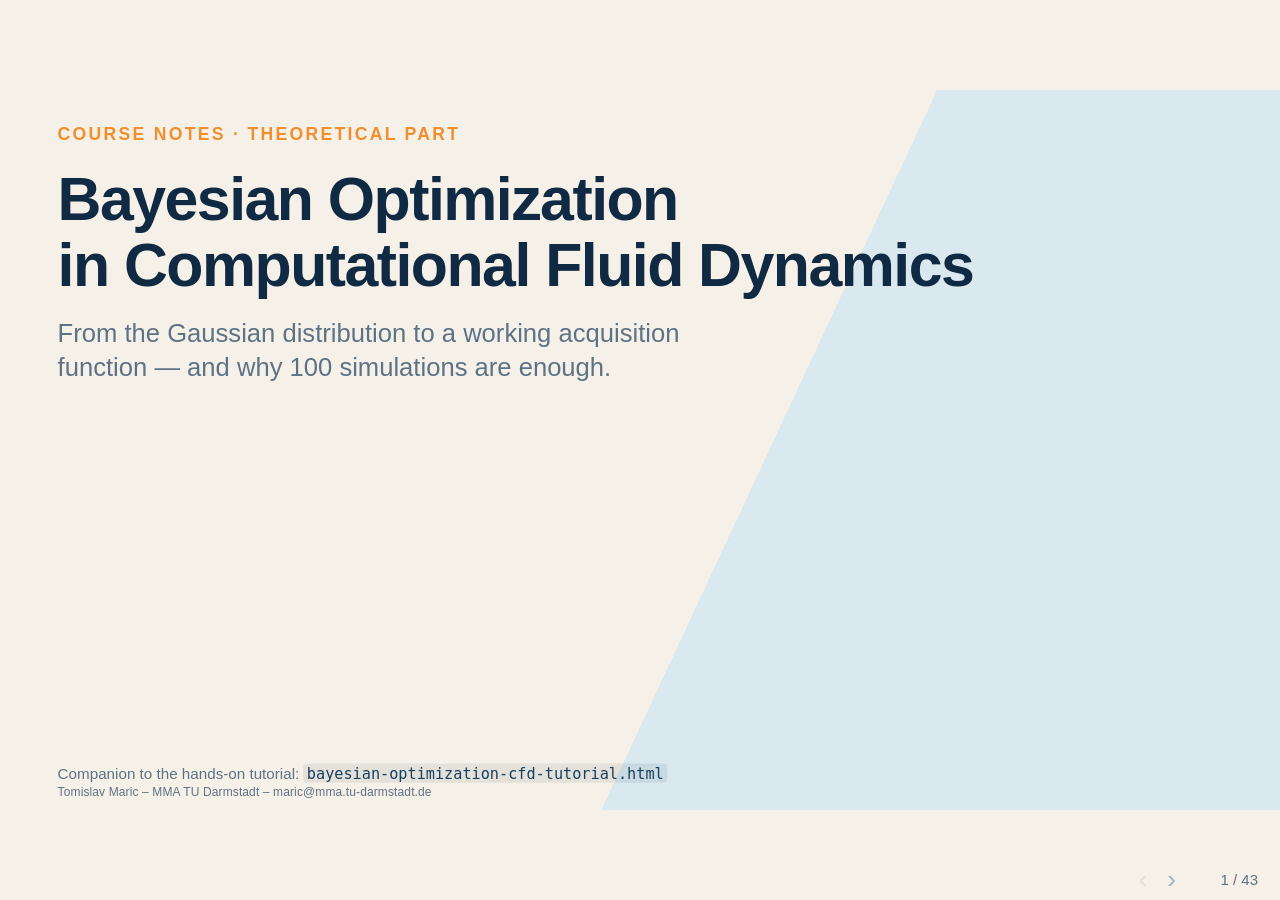
==== PlanarAlternatingDeflectorMixer/docs/bayesian-optimization-cfd-theory.html @ 0899023c "Add theory deck, make both decks standalone, document the workshop WORKSHOP - Top-level README gains" ====
<!doctype html>
<html lang="en">
<head>
  <meta charset="utf-8">
  <meta name="viewport" content="width=device-width, initial-scale=1.0">
  <title>Bayesian Optimization in CFD &mdash; Theory</title>
  <link rel="stylesheet" href="slides.css">
</head>
<body>
  <div class="reveal">
    <div class="slides">

      <section class="title-slide">
        <div class="eyebrow">Course notes &middot; theoretical part</div>
        <h1>Bayesian Optimization<br>in Computational Fluid Dynamics</h1>
        <p class="subtitle">From the Gaussian distribution to a working acquisition function &mdash; and why 100 simulations are enough.</p>
        <div class="footline">Companion to the hands-on tutorial: <code>bayesian-optimization-cfd-tutorial.html</code></div>
      </section>

      <!-- ============ PART 1 ============ -->
      <section class="divider">
        <div class="part">Part one</div>
        <h2>Why Bayesian optimization</h2>
        <p>What it is, what it costs, and how it compares with the alternatives you already know.</p>
      </section>

      <section class="statement">
        <div class="body">
          <p class="bombastic">Efficient <em>global</em> optimization of expensive, <em>derivative-free</em>, multi-modal functions.</p>
          <p style="margin-top:32px">That single sentence is the whole promise. Every property below follows from it &mdash; and every one of them matters in CFD, where one function evaluation is a simulation.</p>
        </div>
      </section>

      <section>
        <h2>What Bayesian optimization buys you</h2>
        <div class="body">
          <ul>
            <li><strong>Sample-efficient</strong> &mdash; finds a global optimum in roughly <strong>100 evaluations</strong>.</li>
            <li><strong>Integrates expert knowledge</strong> rigorously, through the prior and the kernel.</li>
            <li><strong>Computes variance</strong> &mdash; uncertainty quantification comes free with the model.</li>
            <li>Supports <strong>multi-objective, multi-fidelity and constrained</strong> optimization.</li>
            <li>Handles real, integer and categorical (integer-encoded) components of <strong>x</strong>.</li>
            <li>Proven at scale in machine learning &mdash; hyperparameter tuning and AutoML, including AlphaFold and AlphaGo.</li>
          </ul>
          <div class="callout blue">
            <p><strong>Scope:</strong> f : ℝ<sup>d</sup> → ℝ with d ≲ 60. We can parameterise a fluid-dynamics simulation or an experiment in sixty search dimensions.</p>
          </div>
        </div>
      </section>

      <section>
        <h2>Compared with gradient-based optimization</h2>
        <div class="body">
          <div class="two-col">
            <div>
              <h3>What it costs you</h3>
              <ul>
                <li>can get stuck in a <strong>local</strong> optimum;</li>
                <li>requires deriving <em>and</em> implementing an <strong>adjoint problem</strong> &mdash; per objective, per model;</li>
                <li>on complex problems, density- and gradient-based topology optimization often yields disconnected topology, or shapes that cannot be manufactured.</li>
              </ul>
            </div>
            <div>
              <div class="callout">
                <p>The adjoint is not free labour. Every change to the physics &mdash; a new turbulence model, a new boundary condition &mdash; is a new derivation.</p>
              </div>
              <p style="margin-top:20px" class="definition">Where an adjoint <em>is</em> available and the problem is unimodal, it wins on cost. BO is for the case where it is not.</p>
            </div>
          </div>
        </div>
      </section>

      <section>
        <h2>Compared with evolutionary algorithms</h2>
        <div class="body">
          <div class="emph-rows">
            <div class="emph-row"><div class="n">10³</div><div class="t"><strong>Evaluations, empirically.</strong> An order of magnitude more than BO needs &mdash; decisive when each one is a simulation.</div></div>
            <div class="emph-row"><div class="n">—</div><div class="t"><strong>Heuristic, with no measure of uncertainty.</strong> You get a best-so-far, not a model you can interrogate.</div></div>
            <div class="emph-row"><div class="n">d &lt; 200</div><div class="t"><strong>But they scale further in dimension.</strong> Above roughly 60 parameters, this is the honest choice.</div></div>
          </div>
          <div class="callout green">
            <p>The trade is simple: <strong>BO spends thinking to save evaluations.</strong> That is the right trade exactly when evaluations are simulations.</p>
          </div>
        </div>
      </section>

      <section>
        <h2>Two CFD applications</h2>
        <div class="body">
          <div class="two-col">
            <div>
              <h3>Chip cooling</h3>
              <p>A parameterised cooling geometry. Objectives in tension: <strong>heat removed</strong> against <strong>pressure loss</strong>. The result is a Pareto front, sampled and then confirmed, from which an engineer picks against a pump curve.</p>
            </div>
            <div>
              <h3>Passive chaotic micromixing</h3>
              <p>No moving parts: the walls must stretch and fold the interface. Objectives in tension: <strong>mixing quality</strong> against <strong>pressure loss</strong>. This is the device the hands-on tutorial optimises.</p>
            </div>
          </div>
          <div class="verdict">Both are <strong>CAD-in-the-loop</strong>: the design variables are geometry, so every proposal must be built, meshed and solved before it can be scored.</div>
        </div>
      </section>

      <!-- ============ PART 2 ============ -->
      <section class="divider">
        <div class="part">Part two</div>
        <h2>The loop, end to end</h2>
        <p>What has to happen between proposing a parameter vector and getting a number back.</p>
      </section>

      <section>
        <h2>CAD → mesh → solve → score</h2>
        <div class="body">
          <div class="pipeline">
            <div class="stage"><strong>1 · Parametric CAD</strong><span>x becomes a solid model. Scripted, not clicked.</span></div>
            <div class="pipeline-arrow">→</div>
            <div class="stage"><strong>2 · Mesh</strong><span>Automatic, unattended, and it must not fail silently.</span></div>
            <div class="pipeline-arrow">→</div>
            <div class="stage"><strong>3 · Simulate</strong><span>The expensive step. Minutes to core-days.</span></div>
            <div class="pipeline-arrow">→</div>
            <div class="stage"><strong>4 · Score</strong><span>Objectives, plus the gates that decide whether they count.</span></div>
          </div>
          <div class="callout">
            <p>Steps 1, 2 and 4 are where a CAD-in-the-loop study actually fails. Step 3 is only where it spends its money.</p>
          </div>
        </div>
      </section>

      <section>
        <h2>Constraining the parametric CAD</h2>
        <div class="body">
          <p class="claim">The optimiser will propose the corners of your box. Every corner must be a shape that can be built, meshed and solved.</p>
          <div class="two-col">
            <div>
              <h3>Why it matters</h3>
              <p>An unconstrained box contains slivers, self-intersections and features below the mesh resolution. Each one costs a wasted CFD run to discover &mdash; or worse, produces a number that looks fine.</p>
            </div>
            <div>
              <h3>How to do it</h3>
              <p>Express dependent parameters as <strong>ratios into admissible intervals</strong> whose endpoints depend on the other parameters. The optimiser then searches a plain unit box, and feasibility is structural rather than checked after the fact.</p>
            </div>
          </div>
        </div>
      </section>

      <!-- ============ PART 3 ============ -->
      <section class="divider">
        <div class="part">Part three</div>
        <h2>Bayesian optimization at a glance</h2>
        <p>The goal, the two building blocks, and the loop &mdash; before the mathematics.</p>
      </section>

      <section>
        <h2>The goal</h2>
        <div class="body">
          <p class="formula">x* = argmax<sub>x ∈ X</sub> f(x),&nbsp;&nbsp; x ∈ I<sup>d</sup>,&nbsp; d ≲ 20&ndash;60</p>
          <p>f is an <strong>expensive black box</strong>: no formula, no gradient, and each evaluation is a simulation.</p>
          <div class="callout blue">
            <p>Bayesian optimization models f with a cheap <strong>probabilistic surrogate</strong> &mdash; a Gaussian process &mdash; and optimises <em>that</em> instead, using it to decide where the next expensive evaluation should go.</p>
          </div>
        </div>
      </section>

      <section>
        <h2>Two building blocks, one loop</h2>
        <div class="body">
          <div class="two-col">
            <div>
              <h3>The Gaussian process</h3>
              <p>A probabilistic surrogate for the expensive function. It supplies closed-form, inexpensive <strong>mean μ(x)</strong> and <strong>variance σ²(x)</strong>.</p>
              <p class="definition">Globally optimising f is replaced by globally optimising the GP.</p>
            </div>
            <div>
              <h3>The acquisition function</h3>
              <p>Optimising μ alone would only <strong>exploit</strong>. Including σ² lets us <strong>explore</strong> where the GP is uncertain.</p>
              <p class="definition">The acquisition function combines the two into one number to maximise.</p>
            </div>
          </div>
        </div>
      </section>

      <section>
        <h2>The Bayesian optimization loop</h2>
        <div class="body">
          <p class="formula">while |f(x*<sub>k</sub>) − f(x*<sub>k−1</sub>)| &gt; ε</p>
          <div class="emph-rows">
            <div class="emph-row"><div class="n">1</div><div class="t">Introduce more samples.</div></div>
            <div class="emph-row"><div class="n">2</div><div class="t">Fit a Gaussian-process surrogate to the samples.</div></div>
            <div class="emph-row"><div class="n">3</div><div class="t">Construct the acquisition function from the GP's mean and variance, balancing exploitation and exploration.</div></div>
            <div class="emph-row"><div class="n">4</div><div class="t">Globally optimise the cheap acquisition to find where to sample next &mdash; possibly several points at once.</div></div>
            <div class="emph-row"><div class="n">5</div><div class="t">Go to 1.</div></div>
          </div>
        </div>
      </section>

      <!-- ============ PART 4 ============ -->
      <section class="divider">
        <div class="part">Part four</div>
        <h2>Building blocks</h2>
        <p>Gaussian distribution → multivariate Gaussian → Gaussian process. Each step adds exactly one idea.</p>
      </section>

      <section>
        <h2>The Gaussian distribution</h2>
        <div class="body">
          <div class="two-col">
            <div>
              <p class="formula">p(x) = (2πσ²)<sup>−1/2</sup> exp( −(x−μ)² / 2σ² )</p>
              <p><strong>μ</strong> &mdash; the mean, ∫ x p(x) dx</p>
              <p><strong>σ</strong> &mdash; the standard deviation, the spread</p>
              <p><strong>σ²</strong> &mdash; the variance</p>
            </div>
            <div>
              <svg data-fig="gauss1d" style="background:var(--white);border:1px solid #d7e0e7;width:100%;height:330px"></svg>
            </div>
          </div>
        </div>
      </section>

      <section>
        <h2>From one variable to a random vector</h2>
        <div class="body">
          <p>Take n Gaussian variables, y<sub>i</sub> ~ N(μ<sub>i</sub>, σ<sub>i</sub>), and collect them:</p>
          <p class="formula">y = ( y<sub>1</sub> = f<sub>1</sub>(x<sub>1</sub>), … , y<sub>n</sub> = f<sub>n</sub>(x<sub>n</sub>) )<sup>T</sup></p>
          <p class="claim">Assume for now they are <strong>independent</strong>. Then the joint density is just the product of the individual ones.</p>
          <p class="formula">p(y) = (2πσ²)<sup>−1</sup> exp( −[ (y<sub>1</sub>−μ)² + (y<sub>2</sub>−μ)² ] / 2σ² )</p>
          <p class="definition">Written here for n = 2 with σ<sub>1</sub> = σ<sub>2</sub> = σ and μ<sub>1</sub> = μ<sub>2</sub> = μ, to keep the algebra visible.</p>
        </div>
      </section>

      <section>
        <h2>What do the iso-probability contours look like?</h2>
        <div class="body">
          <div class="two-col">
            <div>
              <p>Set p(y) = λ and take the logarithm:</p>
              <p class="formula">(y<sub>1</sub>−μ)² + (y<sub>2</sub>−μ)² = 2σ² log( 1 / 2πσλ )</p>
              <p class="claim">The right-hand side is a constant. So this is the equation of a <strong>circle</strong>.</p>
              <p class="definition">Independence ⇒ a diagonal covariance matrix ⇒ circular contours. No direction in the plane is special.</p>
            </div>
            <div>
              <svg data-fig="iso-independent" style="background:var(--white);border:1px solid #d7e0e7;width:100%;height:400px"></svg>
            </div>
          </div>
        </div>
      </section>

      <section>
        <h2>The independent multivariate Gaussian, in vector form</h2>
        <div class="body">
          <p>Collecting the normalisation constants and combining the exponents gives</p>
          <p class="formula">p(y) = (2π)<sup>−n/2</sup> |Σ|<sup>−1/2</sup> exp( −½ (y − μ)<sup>T</sup> Σ<sup>−1</sup> (y − μ) )</p>
          <div class="callout">
            <p>The quadratic form −½ (y − μ)<sup>T</sup> Σ<sup>−1</sup> (y − μ) is the squared <strong>Mahalanobis distance</strong> between the random vector and the mean &mdash; distance measured in units of the distribution's own spread.</p>
          </div>
          <p class="caution" style="margin-top:18px">So far Σ is diagonal. Everything interesting happens when it is not.</p>
        </div>
      </section>

      <section>
        <h2>Adding dependence: the simplest possible coupling</h2>
        <div class="body">
          <p>Dependence means off-diagonal entries in Σ. The simplest way to create them is a <strong>linear transformation</strong> &mdash; an affine map:</p>
          <p class="formula">y<sub>d</sub> = A y<sub>i</sub> + b&nbsp;&nbsp;&nbsp;⇔&nbsp;&nbsp;&nbsp; y<sub>i</sub> = A<sup>−1</sup>(y<sub>d</sub> − b)</p>
          <p>We invert it because we want to use the product rule, which only holds for the <em>independent</em> vector.</p>
          <div class="callout blue">
            <p>Changing variables in a density costs a Jacobian factor:</p>
            <p class="formula" style="margin-bottom:0">p(y<sub>d</sub>) = p<sub>y<sub>i</sub></sub>( A<sup>−1</sup>(y<sub>d</sub> − b) ) &middot; |det A<sup>−1</sup>|</p>
          </div>
        </div>
      </section>

      <section>
        <h2>The dependent multivariate Gaussian</h2>
        <div class="body">
          <div class="two-col">
            <div>
              <p>Substituting and tidying, with</p>
              <p class="formula">m := Aμ + b,&nbsp;&nbsp; Σ<sub>d</sub> = A Σ<sub>i</sub> A<sup>T</sup></p>
              <p class="formula">p(y<sub>d</sub>) = (2π)<sup>−n/2</sup>|Σ<sub>d</sub>|<sup>−1/2</sup> exp( −½ (y<sub>d</sub>−m)<sup>T</sup> Σ<sub>d</sub><sup>−1</sup> (y<sub>d</sub>−m) )</p>
              <p class="claim">Same shape as before &mdash; only Σ has changed.</p>
            </div>
            <div>
              <svg data-fig="iso-dependent" style="background:var(--white);border:1px solid #d7e0e7;width:100%;height:400px"></svg>
            </div>
          </div>
        </div>
      </section>

      <section>
        <h2>Three properties of Σ that we will need</h2>
        <div class="body">
          <div class="emph-rows">
            <div class="emph-row"><div class="n">1</div><div class="t"><strong>Symmetric.</strong> Σ<sub>d</sub><sup>T</sup> = (A Σ<sub>i</sub> A<sup>T</sup>)<sup>T</sup> = A Σ<sub>i</sub> A<sup>T</sup> = Σ<sub>d</sub>.</div></div>
            <div class="emph-row"><div class="n">2</div><div class="t"><strong>Positive definite.</strong> Σ<sub>i</sub> is diagonal and positive definite; if A is invertible, so is Σ<sub>d</sub>.</div></div>
            <div class="emph-row"><div class="n">3</div><div class="t"><strong>Invertible.</strong> Non-negotiable &mdash; every expression we are heading for contains Σ<sub>d</sub><sup>−1</sup>.</div></div>
          </div>
          <div class="callout green">
            <p>These become the load-bearing conditions the moment we replace the <em>numbers</em> in Σ with the values of a <strong>kernel function</strong>. That is the next step, and it is the whole idea of a Gaussian process.</p>
          </div>
        </div>
      </section>

      <section>
        <h2>The Gaussian process</h2>
        <div class="body">
          <p>Let X be the N parameter vectors we have sampled. Replace the entries of Σ by a covariance function k:</p>
          <p class="formula">f(x) ~ N( μ(x), K(X) ),&nbsp;&nbsp; K(X)<sub>ij</sub> = k(x<sub>i</sub>, x<sub>j</sub>)</p>
          <div class="callout">
            <p><strong>A Gaussian process is a finite set of random variables drawn from a dependent multivariate Gaussian</strong> &mdash; one whose covariance matrix is generated by a kernel rather than tabulated.</p>
          </div>
          <p class="claim" style="margin-top:18px">Because k must produce a symmetric, positive-definite K, you cannot choose <em>any</em> function k.</p>
        </div>
      </section>

      <section>
        <h2>A prior over functions, not over numbers</h2>
        <div class="body">
          <svg data-fig="gp-prior" data-ell="0.13" style="background:var(--white);border:1px solid #d7e0e7;width:100%;height:340px"></svg>
          <p style="margin-top:14px">Every coloured line is one function drawn from the prior. Before any data, the GP says: <strong>the truth is some function like these</strong> &mdash; mean zero, and smooth on the length scale ℓ set by the kernel.</p>
        </div>
        <aside class="notes">Drawn by Cholesky-factorising the kernel matrix over the grid and multiplying by standard normals — the same construction as the maths on the previous slides, run for real.</aside>
      </section>

      <section>
        <h2>What you actually choose</h2>
        <div class="body">
          <ul>
            <li>A GP is a surrogate model that <strong>assumes the system is random</strong>.</li>
            <li>Not merely random &mdash; specifically <strong>Gaussian</strong>. That may not be the best assumption for a given problem; in CFD, practice shows it works.</li>
            <li>As the engineer, you choose the <strong>covariance kernel and its parameters</strong>.</li>
          </ul>
          <div class="verdict">Choosing the kernel <strong>is</strong> the modelling step. It encodes what you believe about smoothness, length scales, and which parameters matter.</div>
        </div>
      </section>

      <section>
        <h2>Fitting the GP to data: maximum likelihood</h2>
        <div class="body">
          <p>The GP is a parametric density GP(y, θ), where θ collects the kernel parameters and the noise σ. Fitting means</p>
          <p class="formula">θ* = argmax<sub>θ</sub> GP(y, θ)</p>
          <p>Because the GP is a multivariate Gaussian, efficient closed-form expressions for ∂<sub>θᵢ</sub>GP exist. Since it involves exponentials, we maximise the <strong>log</strong> marginal likelihood:</p>
          <p class="formula">log p(y | θ) = −½ y<sup>T</sup> (K<sub>θ</sub> + σ²I)<sup>−1</sup> y − ½ log|K<sub>θ</sub> + σ²I| − (n/2) log 2π</p>
          <div class="callout blue">
            <p>The three terms trade off against each other: <strong>data fit</strong>, a <strong>complexity penalty</strong>, and a constant. The middle term is why maximum likelihood does not simply drive the length scales to zero.</p>
          </div>
        </div>
      </section>

      <!-- ============ PART 5 ============ -->
      <section class="divider">
        <div class="part">Part five</div>
        <h2>Bayes, and conditioning the GP</h2>
        <p>How observing data turns the prior over functions into a posterior.</p>
      </section>

      <section class="statement">
        <div class="body">
          <p class="question">John is quiet, nerdy, and loves solving logic puzzles.</p>
          <p class="question" style="margin-top:26px">Is John more likely to be a <em>mathematician</em> or a <em>librarian</em>?</p>
        </div>
      </section>

      <section>
        <h2>The description is not the whole story</h2>
        <div class="body">
          <p class="claim">Statistically there are far more librarians than mathematicians.</p>
          <p>Even if a mathematician matches that description better, the sheer <strong>base rate</strong> of librarians can outweigh it. Which way the answer falls depends entirely on the ratio of the two populations &mdash; a number the description never mentions.</p>
          <div class="callout">
            <p>This is the mistake Bayes' theorem exists to prevent: <strong>judging by fit to the evidence while ignoring how much space the hypothesis occupied to begin with.</strong></p>
          </div>
        </div>
      </section>

      <section>
        <h2>Bayes' theorem</h2>
        <div class="body">
          <p>Given an observation, what is the probability that the hypothesis is true?</p>
          <p class="formula">P(H | D) = P(D | H) P(H) / [ P(D | H) P(H) + P(D | ¬H) P(¬H) ]</p>
          <div class="three-col">
            <div><h3>P(H)</h3><p>the <strong>prior</strong> &mdash; how plausible H was before we looked</p></div>
            <div><h3>P(D | H)</h3><p>the <strong>likelihood</strong> &mdash; how well H explains what we saw</p></div>
            <div><h3>P(H | D)</h3><p>the <strong>posterior</strong> &mdash; what to believe now</p></div>
          </div>
          <p class="caution" style="margin-top:18px">The denominator is just the total probability of seeing D at all, by either route. The posterior is a ratio of areas.</p>
        </div>
      </section>

      <section>
        <h2>Conditioning a GP is Bayes in a continuous setting</h2>
        <div class="body">
          <p class="formula">GP(y′ | y) = GP(y′) GP(y | y′) / GP(y)</p>
          <h3 style="margin-top:20px">The recipe</h3>
          <ol class="steps">
            <li><p>Write the joint distribution GP(y, y′) as likelihood × prior.</p></li>
            <li><p>Marginalise the joint over y′.</p></li>
            <li><p>Divide, cancel terms, apply the <strong>block-matrix inverse</strong>, and recognise the result as another Gaussian.</p></li>
          </ol>
          <p class="claim" style="margin-top:14px">The posterior of a Gaussian conditioned on Gaussian data is again Gaussian. That closure is the reason any of this is cheap.</p>
        </div>
      </section>

      <section>
        <h2>The two formulas everything rests on</h2>
        <div class="body">
          <p class="formula">μ′(x′) = μ(x′) + k(x′,X)<sup>T</sup> (K(X) + σ²I)<sup>−1</sup> ( y − μ(X) )</p>
          <p class="formula">(σ′)²(x′) = k(x′,x′) − k(x′,X)<sup>T</sup> (K(X) + σ²I)<sup>−1</sup> k(x′,X)</p>
          <div class="two-col" style="margin-top:12px">
            <div>
              <p><strong>μ′</strong> &mdash; the updated mean: it interpolates the data.</p>
              <p><strong>(σ′)²</strong> &mdash; the updated variance: it collapses at the data and grows away from it.</p>
            </div>
            <div>
              <div class="verdict" style="margin-top:0">VERY CHEAP FUNCTIONS TO GLOBALLY OPTIMISE</div>
            </div>
          </div>
          <p class="caution" style="margin-top:16px">K is N × N where N is the number of simulations you have run. For a CFD campaign, N ≤ 100 &mdash; a solve measured in microseconds.</p>
        </div>
      </section>

      <section>
        <h2>Posterior: the mean interpolates, the variance collapses</h2>
        <div class="body">
          <svg id="gp-chart"></svg>
          <svg id="ucb-chart"></svg>
        </div>
        <aside class="notes">Computed live from an exact posterior over five observations — the mean passes through every point and the band pinches to zero there, exactly as the two formulas require.</aside>
      </section>

      <!-- ============ PART 6 ============ -->
      <section class="divider">
        <div class="part">Part six</div>
        <h2>The acquisition function</h2>
        <p>Turning a mean and a variance into a decision about where to spend the next simulation.</p>
      </section>

      <section>
        <h2>Upper confidence bound</h2>
        <div class="body">
          <p class="formula">α<sub>UCB</sub>(x) = μ′(x) + κ σ′(x),&nbsp;&nbsp; κ ∈ ℝ⁺</p>
          <div class="three-col">
            <div><h3>μ′ &mdash; exploit</h3><p>Go where the posterior already predicts a good value.</p></div>
            <div><h3>σ′ &mdash; explore</h3><p>Go where the posterior is uncertain.</p></div>
            <div><h3>κ &mdash; the dial</h3><p>How much exploration you are willing to pay for.</p></div>
          </div>
          <div class="callout">
            <p>UCB is the simplest useful acquisition. Expected improvement, knowledge gradient and the hypervolume-based multi-objective forms all make the same trade with more machinery.</p>
          </div>
        </div>
      </section>

      <section>
        <h2>Turning the dial on a known test function</h2>
        <div class="body">
          <div class="kappa-row">
            <div class="kp"><div class="cap">κ = 0<span>pure exploitation</span></div><svg data-kappa="0"></svg></div>
            <div class="kp"><div class="cap">κ = 1<span>a little optimism</span></div><svg data-kappa="1"></svg></div>
            <div class="kp"><div class="cap">κ = 3<span>balanced</span></div><svg data-kappa="3"></svg></div>
          </div>
        </div>
        <aside class="notes">Forrester function, five samples, one shared posterior. Grey dashed is the hidden truth; the green tick is the true optimum at x = 0.758.</aside>
      </section>

      <section>
        <h2>An optimization inside the optimization</h2>
        <div class="body">
          <p class="claim">Maximising α(x) is itself a global optimization problem. Why is that affordable?</p>
          <div class="two-col">
            <div>
              <h3>Because the objective changed</h3>
              <p>α is built from μ′ and σ′ &mdash; two matrix products. Evaluating it a million times costs less than one time step of the simulation it is standing in for.</p>
            </div>
            <div>
              <h3>So it may be greedy</h3>
              <p>Multi-start, many restarts, dense raw sampling. Exactly the brute force you could never afford on f itself.</p>
            </div>
          </div>
          <div class="callout blue">
            <p>Then: sample f at the maximiser, add the point, refit, and go round again. <strong>The expensive function is called once per iteration.</strong></p>
          </div>
        </div>
      </section>

      <section>
        <h2>Several objectives at once</h2>
        <div class="body">
          <svg data-objspace="hypervolume" style="background:var(--white);border:1px solid #d7e0e7;width:100%;height:430px"></svg>
          <p style="margin-top:12px">With two objectives there is no single best design, only a <strong>Pareto front</strong>. To rank one front against another you need a scalar: the <strong>hypervolume</strong> it dominates with respect to a declared reference point. The acquisition then asks which candidate adds the most area.</p>
        </div>
      </section>

      <!-- ============ PART 7 ============ -->
      <section class="divider">
        <div class="part">Part seven</div>
        <h2>Where this is going</h2>
        <p>Learned surrogates, and running the loop concurrently with the simulation.</p>
      </section>

      <section>
        <h2>Physics-informed neural networks as surrogates</h2>
        <div class="body">
          <div class="two-col">
            <div>
              <h3>The idea</h3>
              <p>A PINN is trained not only against data but against the <strong>governing equations themselves</strong>: the PDE residual, the boundary conditions and the initial conditions all enter the loss.</p>
              <p class="formula">L = L<sub>data</sub> + L<sub>PDE</sub> + L<sub>BC</sub> + L<sub>IC</sub></p>
            </div>
            <div>
              <h3>Why it is interesting for BO</h3>
              <p>A trained PINN can evaluate a design far more cheaply than a solver, so it can stand in for f &mdash; or provide a cheap fidelity level in a multi-fidelity scheme.</p>
              <p class="caution">The catch: a PINN is only trustworthy where it was trained, and BO deliberately proposes points where nothing has been sampled.</p>
            </div>
          </div>
        </div>
      </section>

      <section>
        <h2>Online training and concurrent workflows</h2>
        <div class="body">
          <p>If the surrogate learns <em>while</em> the simulations run, the loop stops being strictly sequential:</p>
          <ul>
            <li>simulations stream data to the learner as they compute, rather than at the end;</li>
            <li>the surrogate is retrained online and improves during the campaign;</li>
            <li>proposal, simulation and training overlap instead of queueing.</li>
          </ul>
          <div class="callout">
            <p>Frameworks such as <strong>SmartSim</strong> and <strong>SmartRedis</strong> exist to wire this together: an in-memory database between the running solver and the learner, so neither has to wait on the filesystem.</p>
          </div>
        </div>
      </section>

      <!-- ============ PART 8 ============ -->
      <section class="divider">
        <div class="part">Part eight</div>
        <h2>Conclusions</h2>
      </section>

      <section>
        <h2>What to take away</h2>
        <div class="body">
          <div class="outcomes">
            <div><strong>BO is for expensive, derivative-free, multi-modal problems</strong> &mdash; which is what a CAD-in-the-loop CFD study is.</div>
            <div><strong>The GP is a prior over functions</strong>, made concrete by a kernel; conditioning it on data is Bayes' theorem in a continuous setting.</div>
            <div><strong>The posterior mean and variance are closed-form and cheap</strong>, which is what makes an inner global optimization affordable.</div>
            <div><strong>The acquisition function is where exploration is bought</strong>, and κ is the price you set.</div>
            <div><strong>Constraining the CAD is not housekeeping</strong> &mdash; it is what stops the optimiser spending simulations on shapes that cannot exist.</div>
          </div>
          <div class="verdict">Next: the hands-on tutorial builds all of this for a real micromixer &mdash; <code>bayesian-optimization-cfd-tutorial.html</code></div>
        </div>
      </section>

    </div>
  </div>
  <script src="slides.js"></script>
</body>
</html>
---- PlanarAlternatingDeflectorMixer/docs/slides.css ----
/* ===================================================================
   Minimal slide engine.  Replaces reveal.js entirely: no CDN, no
   plugins, no build step.  The deck is a 1600x900 stage scaled to fit
   whatever window it is opened in, so a single HTML file works from a
   web server AND from a bare file:// double-click, online or offline.
   =================================================================== */
html, body { height: 100%; margin: 0; overflow: hidden; }

.reveal { height: 100vh; overflow: hidden; position: relative; width: 100vw; }

.reveal .slides {
  height: 900px;
  left: 50%;
  position: absolute;
  top: 50%;
  transform: translate(-50%, -50%) scale(var(--deck-scale, 1));
  transform-origin: center center;
  width: 1600px;
}

.reveal .slides > section {
  display: none;
  inset: 0;
  overflow: hidden;
  position: absolute;
}
.reveal .slides > section.present { display: block; }

/* Speaker notes are authored inline; hidden by default, toggled with N. */
.reveal .slides aside.notes { display: none; }
.reveal.show-notes .slides section.present aside.notes {
  background: #102a43;
  bottom: 0;
  color: #e8eef4;
  display: block;
  font-size: 19px;
  left: 0;
  line-height: 1.35;
  padding: 14px 72px 16px;
  position: absolute;
  right: 0;
  z-index: 60;
}

.deck-counter {
  bottom: 12px;
  color: var(--muted);
  font-size: 15px;
  position: absolute;
  right: 22px;
  z-index: 50;
}
.deck-nav {
  bottom: 6px;
  display: flex;
  gap: 4px;
  position: absolute;
  right: 96px;
  z-index: 50;
}
.deck-nav button {
  background: none;
  border: none;
  color: var(--line);
  cursor: pointer;
  font-size: 26px;
  line-height: 1;
  padding: 2px 8px;
}
.deck-nav button:hover { color: var(--ink); }
.deck-nav button:disabled { opacity: 0.25; cursor: default; }
.deck-help {
  bottom: 12px;
  color: var(--line);
  font-size: 13px;
  left: 50%;
  position: absolute;
  transform: translateX(-50%);
  z-index: 50;
}

:root {
  --ink: #102a43;
  --muted: #5d7285;
  --paper: #f6f1e8;
  --white: #fffdf8;
  --blue: #2f78a8;
  --blue-soft: #cfe5f2;
  --orange: #f28e2b;
  --orange-soft: #f8d7b0;
  --green: #3a8f57;
  --red: #c84b4b;
  --line: #9bb2c4;
}

* { box-sizing: border-box; }

body { background: var(--paper); }

.reveal {
  color: var(--ink);
  font-family: Inter, Aptos, "Segoe UI", Arial, sans-serif;
  font-size: 30px;
}

.reveal .slides { text-align: left; }

.reveal .slides section {
  height: 100%;
  padding: 42px 72px 48px;
}

/* Title pinned to the top, content centred in whatever height is left, so a
   slide with three lines of text does not sit in the upper quarter of a 900px
   canvas with dead space beneath it. */
.reveal .slides section.present {
  display: flex !important;
  flex-direction: column;
}
.reveal .slides section.present > h1,
.reveal .slides section.present > h2 { flex: 0 0 auto; }
.reveal .slides section > .body {
  display: flex;
  flex: 1 1 auto;
  flex-direction: column;
  justify-content: center;
  min-height: 0;
}
.reveal .slides section > .body > *:last-child { margin-bottom: 0; }
/* A body that should sit against the title rather than float in the middle. */
.reveal .slides section > .body.top { justify-content: flex-start; }

.reveal h1,
.reveal h2,
.reveal h3 {
  color: var(--ink);
  font-family: inherit;
  letter-spacing: -0.025em;
  text-transform: none;
}

.reveal h1 {
  font-size: 76px;
  line-height: 1.08;
  margin: 0 0 24px;
}

.reveal h2 {
  border-bottom: 3px solid var(--ink);
  font-size: 49px;
  line-height: 1.08;
  margin: 0 0 30px;
  padding-bottom: 14px;
}

.reveal section.long-title h2 { font-size: 46px; }

.reveal h3 {
  font-size: 31px;
  line-height: 1.15;
  margin: 0 0 12px;
}

.reveal p,
.reveal li,
.reveal td,
.reveal th {
  font-size: 27px;
  line-height: 1.34;
}

.reveal p { margin: 0 0 20px; }

.reveal ul,
.reveal ol { margin: 8px 0 0 1.05em; }

.reveal li { margin: 10px 0; }

.reveal strong { color: #0b2033; }

.reveal code {
  background: rgba(16, 42, 67, 0.08);
  border-radius: 5px;
  color: #173f5f;
  font-family: "Cascadia Code", "SFMono-Regular", Consolas, monospace;
  padding: 0.04em 0.22em;
}

.reveal pre {
  background: #102a43;
  border-radius: 8px;
  box-shadow: none;
  color: #f6f1e8;
  font-size: 21px;
  line-height: 1.38;
  margin: 18px 0 0;
  padding: 22px 26px;
  width: 100%;
}

.reveal pre code {
  background: transparent;
  color: inherit;
  padding: 0;
}

.title-slide {
  background:
    linear-gradient(115deg, rgba(246, 241, 232, 0.98) 0 58%, rgba(207, 229, 242, 0.72) 58% 100%);
}

.title-slide .eyebrow,
.eyebrow {
  color: var(--orange);
  font-size: 22px;
  font-weight: 750;
  letter-spacing: 0.13em;
  margin-bottom: 28px;
  text-transform: uppercase;
}

.title-slide .subtitle {
  color: var(--muted);
  font-size: 32px;
  line-height: 1.3;
  max-width: 840px;
}

.title-slide .geometry-strip {
  bottom: 88px;
  left: 72px;
  position: absolute;
  width: 1456px;
}

.title-slide .footline {
  bottom: 34px;
  color: var(--muted);
  font-size: 19px;
  left: 72px;
  position: absolute;
}

.two-col {
  align-items: start;
  display: grid;
  gap: 52px;
  grid-template-columns: 1fr 1fr;
}

.two-col.wide-left { grid-template-columns: 1.24fr 0.76fr; }
.two-col.wide-right { grid-template-columns: 0.78fr 1.22fr; }

.claim {
  border-left: 8px solid var(--orange);
  font-size: 38px !important;
  font-weight: 680;
  line-height: 1.2 !important;
  margin: 12px 0 24px !important;
  padding-left: 22px;
}

.caution {
  border-left: 7px solid var(--red);
  color: #6b2c2c;
  font-size: 24px !important;
  margin-top: 20px !important;
  padding-left: 18px;
}

.evidence {
  color: var(--muted);
  font-size: 22px !important;
}

.hero-field,
.field-compare img {
  background: white;
  border: 1px solid #c6d2dc;
  display: block;
  width: 100%;
}

.hero-field { margin-top: 16px; }

.image-caption {
  color: var(--muted);
  font-size: 20px !important;
  margin-top: 10px !important;
}

.geometry-svg {
  background: var(--white);
  border: 1px solid #d7e0e7;
  display: block;
  margin: 6px auto 0;
  width: 100%;
}

.definition {
  border-top: 3px solid var(--line);
  margin-top: 20px;
  padding-top: 18px;
}

.formula {
  color: var(--ink);
  font-family: "Cambria Math", Georgia, serif;
  font-size: 34px !important;
  line-height: 1.32 !important;
  margin: 14px 0 !important;
}

.compact-table {
  border-collapse: collapse;
  margin: 8px 0 0;
  width: 100%;
}

.compact-table th {
  border-bottom: 3px solid var(--ink);
  color: var(--ink);
  font-size: 23px;
  padding: 9px 12px;
  text-align: left;
}

.compact-table td {
  border-bottom: 1px solid #cbd6df;
  font-size: 22px;
  padding: 9px 12px;
  vertical-align: top;
}

.compact-table tr:last-child td { border-bottom: 0; }

.mapping {
  align-items: center;
  display: grid;
  gap: 12px 24px;
  grid-template-columns: 0.85fr 80px 1.15fr;
  margin-top: 14px;
}

.mapping .arrow {
  color: var(--orange);
  font-size: 46px;
  text-align: center;
}

.mapping ul { margin-left: 0.9em; }
.mapping li { font-size: 23px; margin: 6px 0; }

.pipeline {
  align-items: center;
  display: grid;
  gap: 14px;
  grid-template-columns: repeat(6, 1fr);
  margin-top: 76px;
}

.pipeline .stage {
  border-top: 7px solid var(--blue);
  min-height: 130px;
  padding-top: 16px;
}

.pipeline .stage:nth-child(even) { border-color: var(--orange); }
.pipeline .stage strong { display: block; font-size: 25px; margin-bottom: 8px; }
.pipeline .stage span { color: var(--muted); font-size: 20px; line-height: 1.25; }
.pipeline-arrow { color: var(--line); font-size: 38px; text-align: center; }

.metrics {
  display: grid;
  gap: 24px;
  grid-template-columns: repeat(3, 1fr);
  margin-top: 34px;
}

.metric {
  border-top: 5px solid var(--orange);
  padding-top: 14px;
}

.metric .value { font-size: 49px; font-weight: 740; line-height: 1; }
.metric .label { color: var(--muted); font-size: 21px; margin-top: 8px; }

#pareto-chart {
  background: var(--white);
  border: 1px solid #d7e0e7;
  display: block;
  height: 555px;
  width: 100%;
}

.legend {
  align-items: center;
  display: flex;
  gap: 24px;
  margin-top: 10px;
}

.legend span { color: var(--muted); font-size: 20px; }
.dot { border-radius: 50%; display: inline-block; height: 14px; margin-right: 7px; width: 14px; }

.field-compare {
  display: grid;
  gap: 34px;
  grid-template-columns: 1fr 1fr;
}

.field-compare h3 { margin-top: 12px; }
.field-compare p { color: var(--muted); font-size: 21px; }

.repo-tree {
  font-size: 22px !important;
  min-height: 500px;
}

.closing {
  background: var(--ink);
  color: var(--paper);
}

.closing h2 {
  border-color: var(--orange);
  color: var(--paper);
}

.closing strong { color: white; }
.closing .claim { color: white; }

.slide-number {
  color: var(--muted) !important;
  font-size: 18px !important;
}

@media (max-width: 900px) {
  .two-col, .two-col.wide-left, .two-col.wide-right,
  .field-compare { grid-template-columns: 1fr; }
}

/* ===================================================================
   Additions for the four-part structure:
   1 problem · 2 Bayesian optimization · 3 hands-on · 4 results
   =================================================================== */

/* --- section dividers ------------------------------------------- */
.reveal .slides section.divider {
  background: var(--ink);
  justify-content: center;
}
.reveal section.divider h2 {
  border-bottom: none;
  color: var(--white);
  font-size: 92px;
  margin: 0;
  padding: 0;
}
.reveal section.divider .part {
  color: var(--orange);
  font-size: 28px;
  font-weight: 700;
  letter-spacing: 0.18em;
  margin-bottom: 18px;
  text-transform: uppercase;
}
.reveal section.divider p {
  color: var(--blue-soft);
  font-size: 30px;
  margin-top: 26px;
  max-width: 24em;
}

/* --- a single loud statement ------------------------------------ */
.bombastic {
  color: var(--ink);
  font-size: 52px !important;
  font-weight: 720;
  line-height: 1.14 !important;
  letter-spacing: -0.02em;
}
.bombastic em { color: var(--orange); font-style: normal; }

/* --- three columns ---------------------------------------------- */
.three-col {
  display: grid;
  gap: 30px;
  grid-template-columns: repeat(3, 1fr);
}
.three-col h3 { border-top: 5px solid var(--blue); padding-top: 12px; }
.three-col:nth-child(even) h3 { border-color: var(--orange); }

/* --- callout box ------------------------------------------------- */
.callout {
  background: var(--white);
  border-left: 8px solid var(--orange);
  padding: 18px 24px;
  margin: 22px 0 0;
}
.callout p:last-child { margin-bottom: 0; }
.callout.blue { border-left-color: var(--blue); }
.callout.green { border-left-color: var(--green); }

/* --- Bayes probability square ----------------------------------- */
.bayes-square { display: block; margin: 0 auto; max-height: 470px; width: 100%; }
.bayes-square .cell-label { font-size: 19px; }

/* --- GP / acquisition figures ------------------------------------ */
#gp-chart, #ucb-chart {
  background: var(--white);
  border: 1px solid #d7e0e7;
  display: block;
  width: 100%;
}
#gp-chart { height: 400px; }
#ucb-chart { height: 190px; margin-top: 12px; }

/* --- cost asymmetry bars ----------------------------------------- */
.cost-rows { display: grid; gap: 20px; margin-top: 28px; }
.cost-row { align-items: center; display: grid; gap: 20px; grid-template-columns: 320px 1fr 190px; }
.cost-row .who { font-size: 25px; font-weight: 640; }
.cost-row .bar { background: #e6edf2; height: 34px; position: relative; }
.cost-row .bar span { display: block; height: 100%; }
.cost-row .bar span.cfd { background: var(--orange); }
.cost-row .bar span.gp { background: var(--blue); }
.cost-row .cost { color: var(--muted); font-size: 22px; text-align: right; }

/* --- library comparison ------------------------------------------ */
.reveal table.compare-table { border-collapse: collapse; width: 100%; }
.reveal table.compare-table th,
.reveal table.compare-table td {
  border-bottom: 1px solid var(--line);
  font-size: 23px;
  padding: 11px 12px;
  vertical-align: top;
}
.reveal table.compare-table thead th {
  background: var(--ink);
  color: var(--white);
  font-size: 23px;
}
.reveal table.compare-table tbody tr.pick td { background: #fdf1e2; }
.reveal table.compare-table td.k { color: var(--muted); font-weight: 640; white-space: nowrap; }

/* --- video ------------------------------------------------------- */
.video-frame {
  background: var(--white);
  border: 1px solid #d7e0e7;
  display: block;
  margin: 0 auto;
  max-height: 640px;
  max-width: 100%;
  width: auto;
}
.video-caption { color: var(--muted); font-size: 21px; margin-top: 12px; text-align: center; }

/* --- the loop diagram -------------------------------------------- */
.loop { display: grid; gap: 12px; grid-template-columns: repeat(5, 1fr); margin-top: 30px; }
.loop .node {
  background: var(--white);
  border-top: 6px solid var(--blue);
  min-height: 148px;
  padding: 14px 16px;
}
.loop .node.cheap { border-top-color: var(--green); }
.loop .node.dear { border-top-color: var(--orange); }
.loop .node strong { display: block; font-size: 23px; margin-bottom: 8px; }
.loop .node span { color: var(--muted); font-size: 19px; line-height: 1.26; }
.loop .node .price { color: var(--ink); display: block; font-size: 20px; font-weight: 700; margin-top: 10px; }

/* --- verdict banner ---------------------------------------------- */
.verdict {
  background: var(--ink);
  color: var(--white);
  font-size: 30px;
  margin-top: 26px;
  padding: 20px 26px;
}
.verdict strong { color: var(--orange); }

/* --- tighter table variant for dense slides ---------------------- */
.reveal table.compact-table.dense th,
.reveal table.compact-table.dense td { font-size: 22px; padding: 8px 10px; }

/* a slide that is one sentence and nothing else */
.reveal .slides section.statement { justify-content: center; }

/* ===================================================================
   Revision pass: parameter→geometry figures, the kappa sweep,
   and one-message slides.
   =================================================================== */

/* --- a parameter vector shown above its geometry ------------------ */
.theta-vector {
  display: flex;
  flex-wrap: wrap;
  gap: 10px 14px;
  justify-content: center;
  margin: 0 0 18px;
}
.theta-vector .tv {
  background: var(--white);
  border: 2px solid var(--line);
  font-family: "Cambria Math", Georgia, serif;
  font-size: 25px;
  padding: 6px 14px;
  white-space: nowrap;
}
.theta-vector .tv b { color: var(--blue); font-weight: 700; }
.theta-vector .tv.derived { background: #f2f6f9; border-style: dashed; }
.theta-vector .tv.derived b { color: var(--orange); }
.theta-vector .tv i { color: var(--muted); font-style: normal; }

.cell-figure { background: var(--white); border: 1px solid #d7e0e7; display: block; width: 100%; }
.cell-figure.tall { height: 300px; }
.cell-figure.short { height: 210px; }

/* --- small multiples ---------------------------------------------- */
.multiples { display: grid; gap: 18px; grid-template-columns: repeat(3, 1fr); }
.multiples .mult { display: flex; flex-direction: column; }
.multiples .mult h3 { border-top: 5px solid var(--blue); font-size: 24px; padding-top: 10px; }
.multiples .mult.bad h3 { border-top-color: var(--red); color: var(--red); }
.multiples .mult p { font-size: 21px; }
.multiples svg { background: var(--white); border: 1px solid #d7e0e7; height: 168px; width: 100%; }

/* --- kappa sweep panels -------------------------------------------- */
.kappa-row { display: grid; gap: 16px; grid-template-columns: repeat(3, 1fr); }
.kappa-row .kp { display: flex; flex-direction: column; }
.kappa-row .kp .cap {
  color: var(--ink);
  font-size: 24px;
  font-weight: 700;
  margin-bottom: 8px;
}
.kappa-row .kp .cap span { color: var(--muted); display: block; font-size: 19px; font-weight: 400; }
.kappa-row svg { background: var(--white); border: 1px solid #d7e0e7; height: 420px; width: 100%; }

/* --- big single number / takeaway ---------------------------------- */
.takeaway {
  align-items: baseline;
  display: flex;
  gap: 26px;
  margin-top: 8px;
}
.takeaway .big {
  color: var(--orange);
  font-size: 104px;
  font-weight: 760;
  letter-spacing: -0.03em;
  line-height: 1;
}
.takeaway .txt { font-size: 30px; }

/* --- forbidden / allowed pair -------------------------------------- */
.forbidden h3 { border-top: 5px solid var(--red); color: var(--red); padding-top: 12px; }
.forbidden ul li::marker { color: var(--red); }

/* --- question slide ------------------------------------------------- */
.question {
  font-size: 44px !important;
  font-weight: 640;
  line-height: 1.2 !important;
  max-width: 20em;
}
.answer-big { font-size: 40px !important; font-weight: 700; line-height: 1.2 !important; }
.answer-big em { color: var(--orange); font-style: normal; }

/* --- inline emphasis rows ------------------------------------------- */
.emph-rows { display: grid; gap: 16px; margin-top: 6px; }
.emph-row { align-items: baseline; display: grid; gap: 22px; grid-template-columns: 96px 1fr; }
.emph-row .n { color: var(--blue); font-size: 42px; font-weight: 760; line-height: 1; }
.emph-row .t { font-size: 27px; }
.emph-row .t strong { display: block; }

/* Inline code on the dark closing slide: the light-background chip style is
   unreadable there. */
.reveal section.closing code {
  background: rgba(255, 255, 255, 0.12);
  color: #f8d7b0;
}

/* ===================================================================
   Part five: the hands-on assignment. Task slides alternate with
   answer slides, so the two must be distinguishable at a glance.
   =================================================================== */
.tag {
  align-self: flex-start;
  color: var(--white);
  font-size: 21px;
  font-weight: 700;
  letter-spacing: 0.15em;
  margin-bottom: 14px;
  padding: 5px 15px;
  text-transform: uppercase;
}
.tag.task { background: var(--orange); }
.tag.answer { background: var(--green); }

.reveal .slides section.answer-slide { background: #f2f7f3; }
.reveal .slides section.answer-slide h2 { border-bottom-color: var(--green); }

.reveal section.task-slide h2 { border-bottom-color: var(--orange); }

/* numbered steps with room for a command under each */
.steps { counter-reset: step; margin: 0; padding: 0; list-style: none; }
.steps > li {
  counter-increment: step;
  margin: 0 0 16px;
  padding-left: 52px;
  position: relative;
}
.steps > li::before {
  background: var(--ink);
  color: var(--white);
  content: counter(step);
  display: block;
  font-size: 20px;
  font-weight: 700;
  height: 34px;
  left: 0;
  line-height: 34px;
  position: absolute;
  text-align: center;
  top: 2px;
  width: 34px;
}
.steps > li p { margin: 0 0 8px; }
.steps > li pre { margin: 0 0 6px; }
.reveal .steps pre code { font-size: 21px; line-height: 1.34; padding: 12px 16px; }

/* a short command block that is the whole answer */
/* These live in a <p>, which collapses newlines, so the whitespace has to be
   restored explicitly or every multi-line command renders as one long line. */
.reveal .cmd code {
  display: block;
  font-size: 22px;
  line-height: 1.45;
  overflow-x: auto;
  padding: 16px 20px;
  white-space: pre;
}

/* expected-result strip */
.expect {
  background: var(--white);
  border-left: 8px solid var(--green);
  display: grid;
  gap: 8px 30px;
  grid-template-columns: auto auto 1fr;
  margin-top: 18px;
  padding: 16px 22px;
}
.expect .lbl { color: var(--muted); font-size: 22px; }
.expect .val { font-size: 24px; font-weight: 700; }
.expect .note { color: var(--muted); font-size: 21px; }

/* outcomes checklist */
.outcomes { display: grid; gap: 14px; margin-top: 6px; }
.outcomes div { font-size: 26px; line-height: 1.36; padding-left: 42px; position: relative; }
.outcomes div::before {
  color: var(--green);
  content: "\2713";
  font-size: 30px;
  font-weight: 700;
  left: 0;
  position: absolute;
}

/* ===================================================================
   Author attribution, shown on every slide.
   One element outside .slides rather than 67 copies, so it cannot drift
   out of sync.  Its colour is flipped by slides.js on the dark slides.
   =================================================================== */
/* Injected into every section by slides.js, so it lives in the SLIDE's
   coordinate system: it scales with the slide and lines up with the slide's own
   left padding.  Positioned against the viewport instead, it was clipped at the
   left edge and floated outside the painted area of the dark slides. */
.reveal .slides section > .deck-author {
  bottom: 14px;
  color: var(--muted);
  font-size: 15px;
  left: 72px;
  letter-spacing: 0.01em;
  margin: 0;
  position: absolute;
  z-index: 40;
}
.reveal .slides section.divider > .deck-author,
.reveal .slides section.closing > .deck-author { color: rgba(255, 255, 255, 0.55); }
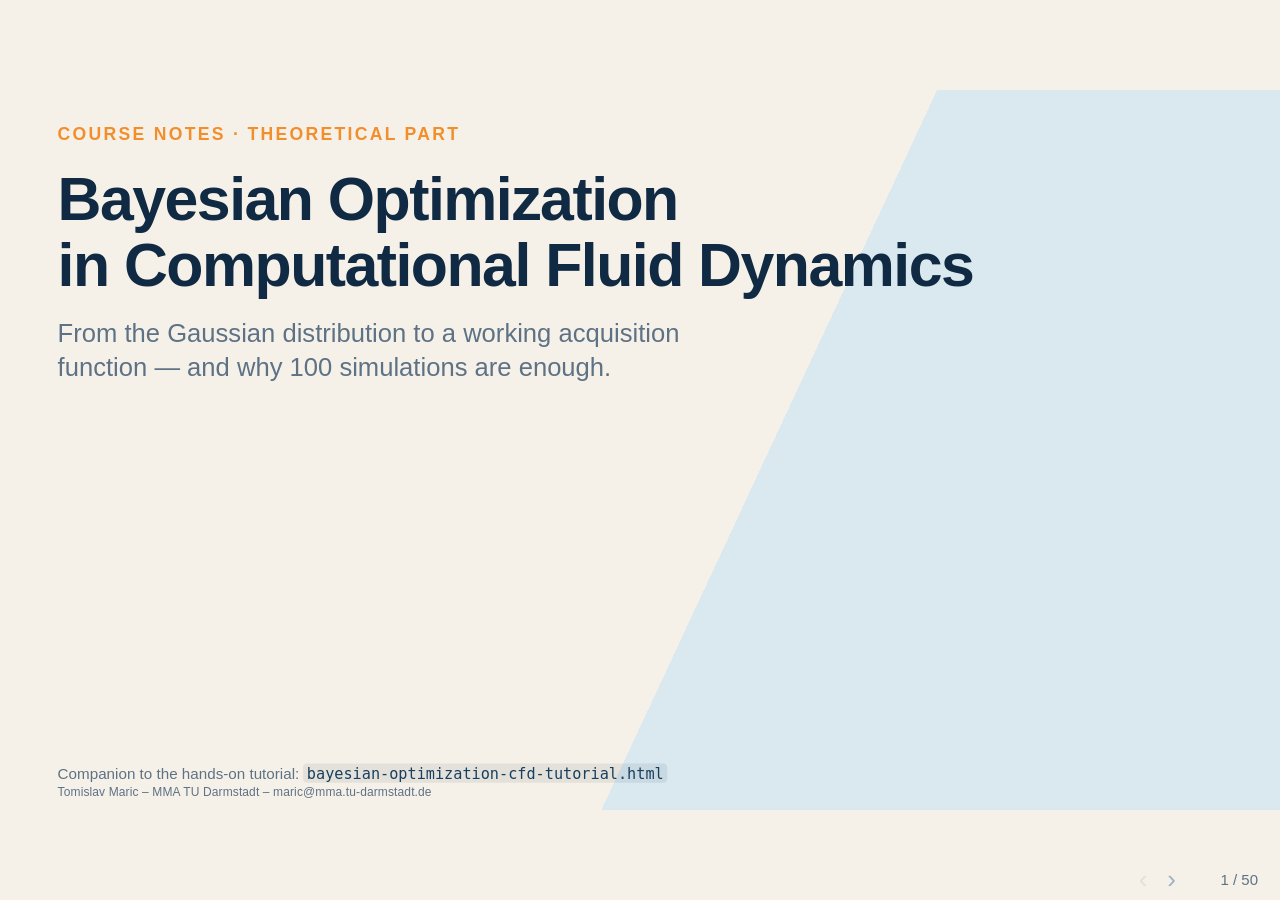
==== commit 2d8c674b: "Rework the theory deck around computed evidence The deck asserted several of its central claims in p" ====
--- a/PlanarAlternatingDeflectorMixer/docs/bayesian-optimization-cfd-theory.html
+++ b/PlanarAlternatingDeflectorMixer/docs/bayesian-optimization-cfd-theory.html
@@ -22,6 +22,16 @@
         <div class="part">Part one</div>
         <h2>Why Bayesian optimization</h2>
         <p>What it is, what it costs, and how it compares with the alternatives you already know.</p>
+          <div class="roadmap">
+            <span class="now">1. Why BO</span>
+            <span>2. CFD loop</span>
+            <span>3. At a glance</span>
+            <span>4. Building blocks</span>
+            <span>5. Bayes</span>
+            <span>6. Acquisition</span>
+            <span>7. What&rsquo;s next</span>
+            <span>8. Conclusions</span>
+          </div>
       </section>
 
       <section class="statement">
@@ -106,6 +116,16 @@
         <div class="part">Part two</div>
         <h2>The loop, end to end</h2>
         <p>What has to happen between proposing a parameter vector and getting a number back.</p>
+          <div class="roadmap">
+            <span class="done">1. Why BO</span>
+            <span class="now">2. CFD loop</span>
+            <span>3. At a glance</span>
+            <span>4. Building blocks</span>
+            <span>5. Bayes</span>
+            <span>6. Acquisition</span>
+            <span>7. What&rsquo;s next</span>
+            <span>8. Conclusions</span>
+          </div>
       </section>
 
       <section>
@@ -148,6 +168,16 @@
         <div class="part">Part three</div>
         <h2>Bayesian optimization at a glance</h2>
         <p>The goal, the two building blocks, and the loop &mdash; before the mathematics.</p>
+          <div class="roadmap">
+            <span class="done">1. Why BO</span>
+            <span class="done">2. CFD loop</span>
+            <span class="now">3. At a glance</span>
+            <span>4. Building blocks</span>
+            <span>5. Bayes</span>
+            <span>6. Acquisition</span>
+            <span>7. What&rsquo;s next</span>
+            <span>8. Conclusions</span>
+          </div>
       </section>
 
       <section>
@@ -198,6 +228,16 @@
         <div class="part">Part four</div>
         <h2>Building blocks</h2>
         <p>Gaussian distribution → multivariate Gaussian → Gaussian process. Each step adds exactly one idea.</p>
+          <div class="roadmap">
+            <span class="done">1. Why BO</span>
+            <span class="done">2. CFD loop</span>
+            <span class="done">3. At a glance</span>
+            <span class="now">4. Building blocks</span>
+            <span>5. Bayes</span>
+            <span>6. Acquisition</span>
+            <span>7. What&rsquo;s next</span>
+            <span>8. Conclusions</span>
+          </div>
       </section>
 
       <section>
@@ -323,6 +363,22 @@
       </section>
 
       <section>
+        <h2>One number decides how much f is allowed to wiggle</h2>
+        <div class="body">
+          <div class="panel-row">
+            <figure><svg data-fig="gp-prior" data-ell="0.04" data-narrow></svg>
+              <figcaption><strong>short</strong>almost anything can happen between two samples</figcaption></figure>
+            <figure><svg data-fig="gp-prior" data-ell="0.15" data-narrow></svg>
+              <figcaption><strong>medium</strong>a few turns across the domain</figcaption></figure>
+            <figure><svg data-fig="gp-prior" data-ell="0.45" data-narrow></svg>
+              <figcaption><strong>long</strong>the whole domain is essentially one trend</figcaption></figure>
+          </div>
+          <p class="claim" style="margin-top:16px">Same five random draws in all three panels. Only &#8467; changed &mdash; and with it, everything the model is prepared to believe about the parts of f it has not seen.</p>
+        </div>
+        <aside class="notes">The coloured curves correspond one-to-one across the panels: identical standard normals, different Cholesky factor. This is the place to say that one length scale per dimension is exactly what ARD will later exploit.</aside>
+      </section>
+
+      <section>
         <h2>What you actually choose</h2>
         <div class="body">
           <ul>
@@ -335,6 +391,22 @@
       </section>
 
       <section>
+        <h2>Same five simulations, three beliefs, three different answers</h2>
+        <div class="body">
+          <div class="panel-row">
+            <figure><svg data-kernel="0.05"></svg>
+              <figcaption><strong>Too short</strong>the mean falls back to zero between samples; the model claims to know nothing there</figcaption></figure>
+            <figure><svg data-kernel="0.25"></svg>
+              <figcaption><strong>About right</strong>the mean tracks the hidden truth and the band is honest about the gaps</figcaption></figure>
+            <figure><svg data-kernel="0.40"></svg>
+              <figcaption><strong>Too long</strong>too stiff to turn where the data asks, so it overshoots &mdash; confidently</figcaption></figure>
+          </div>
+          <p class="caution" style="margin-top:14px">The right-hand panel is the dangerous one: the band is <em>narrow</em> exactly where the mean is most wrong. An over-smooth prior does not report its own misspecification.</p>
+        </div>
+        <aside class="notes">Grey dashed is the hidden truth; the black dots are the same five observations in all three panels. Nothing changed but one kernel parameter. This is the motivation for the next slide: you do not want to be choosing this number by eye.</aside>
+      </section>
+
+      <section>
         <h2>Fitting the GP to data: maximum likelihood</h2>
         <div class="body">
           <p>The GP is a parametric density GP(y, θ), where θ collects the kernel parameters and the noise σ. Fitting means</p>
@@ -352,6 +424,16 @@
         <div class="part">Part five</div>
         <h2>Bayes, and conditioning the GP</h2>
         <p>How observing data turns the prior over functions into a posterior.</p>
+          <div class="roadmap">
+            <span class="done">1. Why BO</span>
+            <span class="done">2. CFD loop</span>
+            <span class="done">3. At a glance</span>
+            <span class="done">4. Building blocks</span>
+            <span class="now">5. Bayes</span>
+            <span>6. Acquisition</span>
+            <span>7. What&rsquo;s next</span>
+            <span>8. Conclusions</span>
+          </div>
       </section>
 
       <section class="statement">
@@ -370,6 +452,22 @@
             <p>This is the mistake Bayes' theorem exists to prevent: <strong>judging by fit to the evidence while ignoring how much space the hypothesis occupied to begin with.</strong></p>
           </div>
         </div>
+      </section>
+
+      <section>
+        <h2>Put numbers on it</h2>
+        <div class="body">
+          <p>Suppose there are <strong>20 librarians for every mathematician</strong>, and suppose the description fits <strong>8 in 10 mathematicians</strong> but only <strong>1 in 10 librarians</strong>. In odds form, Bayes is one multiplication:</p>
+          <div class="odds">
+            <div class="box"><div class="lab">prior odds</div><div class="num">1 : 20</div><div class="sub">how many of each exist</div></div>
+            <div class="op">&times;</div>
+            <div class="box"><div class="lab">likelihood ratio</div><div class="num">8 : 1</div><div class="sub">how well each explains the description</div></div>
+            <div class="op">=</div>
+            <div class="box result"><div class="lab">posterior odds</div><div class="num">1 : 2.5</div><div class="sub">P(mathematician | description) = 0.29</div></div>
+          </div>
+          <p class="claim" style="margin-top:16px">The description fits a mathematician <strong>eight times better</strong> &mdash; and John is still more than twice as likely to be a librarian.</p>
+        </div>
+        <aside class="notes">The odds form is worth writing out: posterior odds = prior odds x likelihood ratio, with no normalising constant to carry. Evidence multiplies the prior, it does not replace it — which is exactly what the GP posterior does on the next slides, pulling the prior around rather than overwriting it.</aside>
       </section>
 
       <section>
@@ -419,6 +517,19 @@
       </section>
 
       <section>
+        <h2>Watch the variance collapse</h2>
+        <div class="body">
+          <div class="panel-grid">
+            <figure><svg data-cond="0"></svg><figcaption><strong>No data</strong>the mean is flat and the band is the prior: the model is agnostic everywhere.</figcaption></figure>
+            <figure><svg data-cond="1"></svg><figcaption><strong>One observation</strong>it pins the mean and pinches the band shut &mdash; but only within about one length scale of it.</figcaption></figure>
+            <figure><svg data-cond="3"></svg><figcaption><strong>Three</strong>the band now bulges only in the gaps &mdash; which is precisely where the acquisition function will want to go.</figcaption></figure>
+            <figure><svg data-cond="6"></svg><figcaption><strong>Six</strong>the mean has found the shape of the hidden function, and the average &#963; has fallen by a factor of seven.</figcaption></figure>
+          </div>
+        </div>
+        <aside class="notes">Every panel is the two formulas from the previous slide evaluated on a grid — nothing else. Grey dashed is the hidden truth, which the model never sees. The number to read out is the mean uncertainty printed at the top of each panel: 1.10, 0.93, 0.57, 0.16.</aside>
+      </section>
+
+      <section>
         <h2>Posterior: the mean interpolates, the variance collapses</h2>
         <div class="body">
           <svg id="gp-chart"></svg>
@@ -432,6 +543,16 @@
         <div class="part">Part six</div>
         <h2>The acquisition function</h2>
         <p>Turning a mean and a variance into a decision about where to spend the next simulation.</p>
+          <div class="roadmap">
+            <span class="done">1. Why BO</span>
+            <span class="done">2. CFD loop</span>
+            <span class="done">3. At a glance</span>
+            <span class="done">4. Building blocks</span>
+            <span class="done">5. Bayes</span>
+            <span class="now">6. Acquisition</span>
+            <span>7. What&rsquo;s next</span>
+            <span>8. Conclusions</span>
+          </div>
       </section>
 
       <section>
@@ -482,6 +603,31 @@
       </section>
 
       <section>
+        <h2>The loop, running</h2>
+        <div class="body">
+          <div class="panel-grid">
+            <figure><svg data-bostep="0"></svg><figcaption><strong>Start</strong>the acquisition (orange) peaks in the widest gap rather than at the best point seen, so the next simulation goes to x = 0.30.</figcaption></figure>
+            <figure><svg data-bostep="1"></svg><figcaption><strong>One step later</strong>that sample was mediocre, and it was still worth it: the band there is gone, and the peak has moved on to x = 0.69.</figcaption></figure>
+            <figure><svg data-bostep="3"></svg><figcaption><strong>Three steps</strong>the optimum region has been found. The acquisition has two jobs left: refine here, and check the last unexplored corner.</figcaption></figure>
+            <figure><svg data-bostep="5"></svg><figcaption><strong>Five steps</strong>converged. The proposals stop moving because nothing is left that is both plausible and unknown.</figcaption></figure>
+          </div>
+        </div>
+        <aside class="notes">Forrester function, kappa = 2, one point added per panel. The dashed vertical is the argmax of the acquisition — the design the loop is about to simulate. Panel two spends a simulation on a point that turns out to be bad: that is the cost of exploration, and the next slide is what it buys.</aside>
+      </section>
+
+      <section>
+        <h2>What the exploration was for</h2>
+        <div class="body">
+          <svg data-efficiency style="background:var(--white);border:1px solid #d7e0e7;width:100%;height:470px"></svg>
+          <div class="two-col" style="margin-top:10px">
+            <div><p><strong>&kappa; = 0 never leaves the first hill it climbs.</strong> With no reward for uncertainty the acquisition just maximises the mean, and the mean is only informative where data already exists. It re-proposes the same design forever.</p></div>
+            <div><p><strong>Random search does not get stuck &mdash; it is only slow.</strong> Averaged over 40 runs it is still short of the optimum after 18 evaluations, which BO reached on its eighth.</p></div>
+          </div>
+        </div>
+        <aside class="notes">Same function, same three starting points, same budget; only the strategy differs. This is the concrete version of the "roughly 100 evaluations" claim from part one. Say plainly that this is a one-dimensional toy and that the gap widens with dimension — but that the kappa = 0 failure mode is real and does show up in production campaigns.</aside>
+      </section>
+
+      <section>
         <h2>Several objectives at once</h2>
         <div class="body">
           <svg data-objspace="hypervolume" style="background:var(--white);border:1px solid #d7e0e7;width:100%;height:430px"></svg>
@@ -494,6 +640,16 @@
         <div class="part">Part seven</div>
         <h2>Where this is going</h2>
         <p>Learned surrogates, and running the loop concurrently with the simulation.</p>
+          <div class="roadmap">
+            <span class="done">1. Why BO</span>
+            <span class="done">2. CFD loop</span>
+            <span class="done">3. At a glance</span>
+            <span class="done">4. Building blocks</span>
+            <span class="done">5. Bayes</span>
+            <span class="done">6. Acquisition</span>
+            <span class="now">7. What&rsquo;s next</span>
+            <span>8. Conclusions</span>
+          </div>
       </section>
 
       <section>
@@ -533,6 +689,16 @@
       <section class="divider">
         <div class="part">Part eight</div>
         <h2>Conclusions</h2>
+          <div class="roadmap">
+            <span class="done">1. Why BO</span>
+            <span class="done">2. CFD loop</span>
+            <span class="done">3. At a glance</span>
+            <span class="done">4. Building blocks</span>
+            <span class="done">5. Bayes</span>
+            <span class="done">6. Acquisition</span>
+            <span class="done">7. What&rsquo;s next</span>
+            <span class="now">8. Conclusions</span>
+          </div>
       </section>
 
       <section>
@@ -549,6 +715,13 @@
         </div>
       </section>
 
+      <section class="statement">
+        <div class="body">
+          <p class="bombastic">Bayesian optimization does not make a simulation cheaper.<br>It makes each one count.</p>
+          <p style="margin-top:34px">Everything in this deck &mdash; the Gaussian, the kernel, the conditioning, the acquisition &mdash; exists to answer one question: <strong>given what the simulations so far have told us, which single design is worth running next?</strong></p>
+        </div>
+      </section>
+
     </div>
   </div>
   <script src="slides.js"></script>
--- a/PlanarAlternatingDeflectorMixer/docs/slides.css
+++ b/PlanarAlternatingDeflectorMixer/docs/slides.css
@@ -738,7 +738,8 @@
   line-height: 1.45;
   overflow-x: auto;
   padding: 16px 20px;
-  white-space: pre;
+  overflow-wrap: anywhere;
+  white-space: pre-wrap;
 }
 
 /* expected-result strip */
@@ -788,3 +789,76 @@
 }
 .reveal .slides section.divider > .deck-author,
 .reveal .slides section.closing > .deck-author { color: rgba(255, 255, 255, 0.55); }
+
+/* --- roadmap on the section dividers -------------------------------
+   Repeating the whole arc on every divider, with the current part lit,
+   is the cheapest way to keep an audience oriented in a long deck. */
+.reveal section.divider .roadmap {
+  display: flex;
+  flex-wrap: wrap;
+  gap: 10px;
+  margin-top: 54px;
+  max-width: 1420px;
+}
+.reveal section.divider .roadmap span {
+  border: 1px solid rgba(255, 253, 248, 0.20);
+  border-radius: 999px;
+  color: rgba(255, 253, 248, 0.40);
+  font-size: 20px;
+  padding: 7px 17px;
+  white-space: nowrap;
+}
+.reveal section.divider .roadmap span.done {
+  border-color: rgba(255, 253, 248, 0.34);
+  color: rgba(255, 253, 248, 0.66);
+}
+.reveal section.divider .roadmap span.now {
+  background: var(--orange);
+  border-color: var(--orange);
+  color: var(--ink);
+  font-weight: 700;
+}
+
+/* --- figure panels: a row of three, or a two-by-two grid ----------- */
+.panel-row { display: grid; gap: 18px; grid-template-columns: repeat(3, 1fr); }
+.panel-grid { display: grid; gap: 12px 18px; grid-template-columns: repeat(2, 1fr); }
+.panel-row figure, .panel-grid figure { display: flex; flex-direction: column; margin: 0; }
+.panel-row svg, .panel-grid svg {
+  background: var(--white);
+  border: 1px solid #d7e0e7;
+  width: 100%;
+}
+.panel-row svg { height: 330px; }
+.panel-grid svg { height: 244px; }
+.panel-row figcaption, .panel-grid figcaption {
+  color: var(--muted);
+  font-size: 19px;
+  line-height: 1.35;
+  margin-top: 7px;
+}
+.panel-row figcaption strong, .panel-grid figcaption strong {
+  color: var(--ink);
+  display: block;
+  font-size: 22px;
+}
+
+/* --- Bayes in odds form: three boxes and two multiplication signs --- */
+.odds { align-items: center; display: flex; gap: 18px; margin: 6px 0 4px; }
+.odds .op { color: var(--muted); font-size: 40px; font-weight: 300; }
+.odds .box {
+  background: var(--white);
+  border: 1px solid #d7e0e7;
+  border-radius: 10px;
+  flex: 1;
+  padding: 18px 22px;
+  text-align: center;
+}
+.odds .box.result { background: var(--orange-soft); border-color: var(--orange); }
+.odds .box .lab {
+  color: var(--muted);
+  font-size: 19px;
+  letter-spacing: 0.08em;
+  text-transform: uppercase;
+}
+.odds .box .num { color: var(--ink); font-size: 46px; font-weight: 700; line-height: 1.15; }
+.odds .box .sub { color: var(--muted); font-size: 19px; }
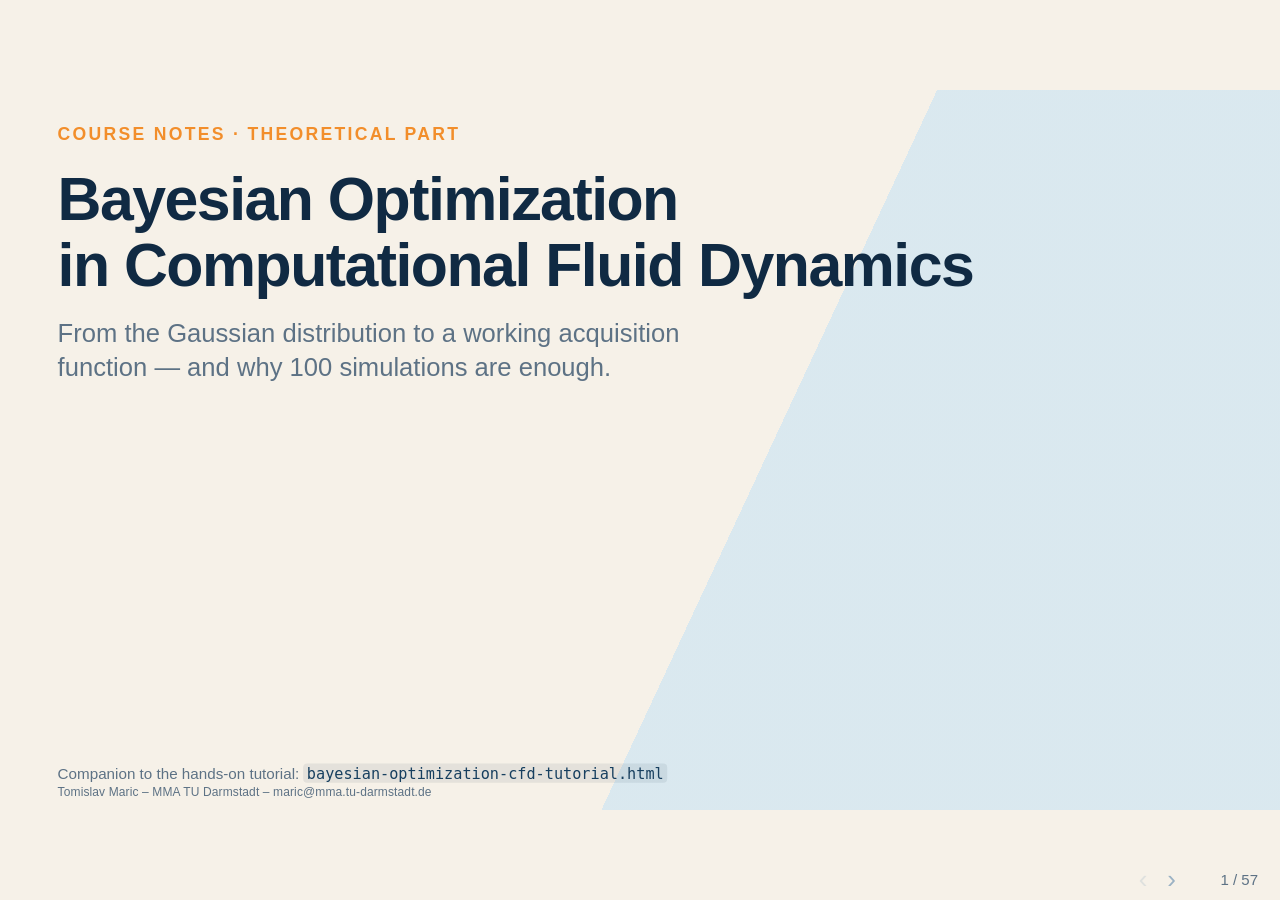
==== commit 5a738cd4: "Theory deck: review corrections, marginalisation, multi-objective part SLIDE 8 - pipeline wrapped .p" ====
--- a/PlanarAlternatingDeflectorMixer/docs/bayesian-optimization-cfd-theory.html
+++ b/PlanarAlternatingDeflectorMixer/docs/bayesian-optimization-cfd-theory.html
@@ -29,7 +29,7 @@
             <span>4. Building blocks</span>
             <span>5. Bayes</span>
             <span>6. Acquisition</span>
-            <span>7. What&rsquo;s next</span>
+            <span>7. Many objectives</span>
             <span>8. Conclusions</span>
           </div>
       </section>
@@ -123,7 +123,7 @@
             <span>4. Building blocks</span>
             <span>5. Bayes</span>
             <span>6. Acquisition</span>
-            <span>7. What&rsquo;s next</span>
+            <span>7. Many objectives</span>
             <span>8. Conclusions</span>
           </div>
       </section>
@@ -175,7 +175,7 @@
             <span>4. Building blocks</span>
             <span>5. Bayes</span>
             <span>6. Acquisition</span>
-            <span>7. What&rsquo;s next</span>
+            <span>7. Many objectives</span>
             <span>8. Conclusions</span>
           </div>
       </section>
@@ -186,7 +186,7 @@
           <p class="formula">x* = argmax<sub>x ∈ X</sub> f(x),&nbsp;&nbsp; x ∈ I<sup>d</sup>,&nbsp; d ≲ 20&ndash;60</p>
           <p>f is an <strong>expensive black box</strong>: no formula, no gradient, and each evaluation is a simulation.</p>
           <div class="callout blue">
-            <p>Bayesian optimization models f with a cheap <strong>probabilistic surrogate</strong> &mdash; a Gaussian process &mdash; and optimises <em>that</em> instead, using it to decide where the next expensive evaluation should go.</p>
+            <p>Bayesian optimization models f with a cheap <strong>probabilistic surrogate</strong> &mdash; a <strong>Gaussian process (GP)</strong> &mdash; and optimises <em>that</em> instead, using it to decide where the next expensive evaluation should go.</p>
           </div>
         </div>
       </section>
@@ -212,14 +212,15 @@
       <section>
         <h2>The Bayesian optimization loop</h2>
         <div class="body">
-          <p class="formula">while |f(x*<sub>k</sub>) − f(x*<sub>k−1</sub>)| &gt; ε</p>
+          <p><strong>Before the loop:</strong> evaluate f at n<sub>0</sub> space-filling points (Sobol or Latin hypercube) to get D = {(x<sub>i</sub>, y<sub>i</sub>)}. The loop cannot start from nothing &mdash; a GP with no data proposes only the corners of the box.</p>
           <div class="emph-rows">
-            <div class="emph-row"><div class="n">1</div><div class="t">Introduce more samples.</div></div>
-            <div class="emph-row"><div class="n">2</div><div class="t">Fit a Gaussian-process surrogate to the samples.</div></div>
-            <div class="emph-row"><div class="n">3</div><div class="t">Construct the acquisition function from the GP's mean and variance, balancing exploitation and exploration.</div></div>
-            <div class="emph-row"><div class="n">4</div><div class="t">Globally optimise the cheap acquisition to find where to sample next &mdash; possibly several points at once.</div></div>
-            <div class="emph-row"><div class="n">5</div><div class="t">Go to 1.</div></div>
-          </div>
+            <div class="emph-row"><div class="n">1</div><div class="t"><strong>Fit</strong> the GP to D: maximise the log marginal likelihood over &theta; = (&#8467;, &sigma;<sub>f</sub>, &sigma;<sub>n</sub>).</div></div>
+            <div class="emph-row"><div class="n">2</div><div class="t"><strong>Condition</strong> on D to get the posterior mean &mu;&prime;(x) and standard deviation &sigma;&prime;(x).</div></div>
+            <div class="emph-row"><div class="n">3</div><div class="t"><strong>Maximise</strong> the acquisition, x<sub>new</sub> = argmax<sub>x</sub> &alpha;(x; &mu;&prime;, &sigma;&prime;). Cheap, so: global, many restarts.</div></div>
+            <div class="emph-row"><div class="n">4</div><div class="t"><strong>Evaluate</strong> the expensive f at x<sub>new</sub> &mdash; one design, or q of them in parallel.</div></div>
+            <div class="emph-row"><div class="n">5</div><div class="t"><strong>Augment</strong>D &larr; D &cup; {(x<sub>new</sub>, y<sub>new</sub>)}, and go to 1.</div></div>
+          </div>
+          <p class="caution" style="margin-top:14px"><strong>Stop on the budget you can afford, or when max<sub>x</sub> &alpha;(x) &lt; &epsilon;</strong> &mdash; the model itself reporting that nothing left is worth buying. Do <em>not</em> stop because the best value has not improved for a few iterations: BO spends those iterations exploring on purpose, and that test would halt it exactly when it is doing its job.</p>
         </div>
       </section>
 
@@ -235,7 +236,7 @@
             <span class="now">4. Building blocks</span>
             <span>5. Bayes</span>
             <span>6. Acquisition</span>
-            <span>7. What&rsquo;s next</span>
+            <span>7. Many objectives</span>
             <span>8. Conclusions</span>
           </div>
       </section>
@@ -417,6 +418,20 @@
             <p>The three terms trade off against each other: <strong>data fit</strong>, a <strong>complexity penalty</strong>, and a constant. The middle term is why maximum likelihood does not simply drive the length scales to zero.</p>
           </div>
         </div>
+      </section>
+
+      <section>
+        <h2>What the fit gives you &mdash; and what it does not</h2>
+        <div class="body">
+          <div class="panel-pair">
+            <figure><svg data-mle="profile"></svg>
+              <figcaption><strong>The fit</strong>log p(y | &theta;) against the length scale, with the signal variance at its own optimum for each &#8467;. One clear peak, found by hill-climbing.</figcaption></figure>
+            <figure><svg data-mle="prior"></svg>
+              <figcaption><strong>The result</strong>the GP with those fitted values, before conditioning. The draws now wiggle at the right rate &mdash; and the mean runs flat at zero, straight past every observation.</figcaption></figure>
+          </div>
+          <p class="caution" style="margin-top:14px">Maximum likelihood fits <strong>&theta;</strong>, not <strong>f</strong>. It chooses which family of functions the model finds plausible. It does not make the model pass through a single data point &mdash; that is the next section's job.</p>
+        </div>
+        <aside class="notes">Ten samples here, not the five used elsewhere, and deliberately: with five the profile is nearly flat and the optimiser runs to the lower bound on the length scale, declaring the data uncorrelated noise. Hyperparameters need data too. In practice you bound the length scales or put priors on them precisely because early in a campaign there is not enough data to identify them — worth saying out loud, because it is the state every CFD campaign starts in.</aside>
       </section>
 
       <!-- ============ PART 5 ============ -->
@@ -431,7 +446,7 @@
             <span class="done">4. Building blocks</span>
             <span class="now">5. Bayes</span>
             <span>6. Acquisition</span>
-            <span>7. What&rsquo;s next</span>
+            <span>7. Many objectives</span>
             <span>8. Conclusions</span>
           </div>
       </section>
@@ -485,14 +500,66 @@
       </section>
 
       <section>
+        <h2>Marginalising: integrating out what you did not ask about</h2>
+        <div class="body">
+          <p>A joint density carries every variable at once. Usually you want a statement about <em>one</em> of them, with the rest allowed to be anything they like. That is a marginal:</p>
+          <p class="formula">p(y<sub>1</sub>) = &int; p(y<sub>1</sub>, y<sub>2</sub>) dy<sub>2</sub></p>
+          <div class="two-col">
+            <div>
+              <h3>Why it appears here</h3>
+              <p>Bayes' denominator <em>is</em> a marginal &mdash; p(D) is the joint p(D, H) summed over every hypothesis. It is the total probability of seeing the data by any route, which is what turns the numerator into a proper probability.</p>
+            </div>
+            <div>
+              <h3>Why it usually hurts</h3>
+              <p>That integral is over every unobserved variable. In a general model it is the expensive, often intractable step &mdash; the reason large parts of Bayesian inference are about approximating it.</p>
+            </div>
+          </div>
+          <div class="verdict">For Gaussians the integral has a closed form, and it is almost insultingly cheap.</div>
+        </div>
+      </section>
+
+      <section>
+        <h2>Two operations on the same joint</h2>
+        <div class="body">
+          <div class="panel-pair">
+            <figure><svg data-mc="marginal"></svg>
+              <figcaption><strong>Marginalise</strong>collapse the joint along y&#8322;, keeping every value it might have taken. You learn nothing new, so the spread over y&#8321; is unchanged.</figcaption></figure>
+            <figure><svg data-mc="conditional"></svg>
+              <figcaption><strong>Condition</strong>take the single slice where y&#8322; = 1.5 and renormalise it. Because the two are correlated, the mean moves to 1.20 and the spread shrinks to 0.60.</figcaption></figure>
+          </div>
+          <p class="claim" style="margin-top:14px">Conditioning is what a measurement does. The mean moves toward what was observed and the variance falls &mdash; and those two sentences are the whole content of &mu;&prime; and &sigma;&prime;.</p>
+        </div>
+        <aside class="notes">Same bivariate Gaussian in both panels, correlation 0.8. Left: the orange verticals are the columns being summed. Right: the orange horizontal is the observation, and the curve above it is that one slice, renormalised. Conditional variance is 1 - rho^2 = 0.36, so sd = 0.6 — and note it does not depend on WHICH value y2 took, only that it was observed. That is why the GP band collapses at a sample regardless of the value measured there.</aside>
+      </section>
+
+      <section>
+        <h2>Why a Gaussian makes this free</h2>
+        <div class="body">
+          <div class="two-col">
+            <div>
+              <h3>Marginalising = deleting</h3>
+              <p>Take a jointly Gaussian vector, drop the components you do not want, and the rest is still Gaussian &mdash; with the mean and covariance you get by <strong>striking out the corresponding rows and columns</strong>. No integral is performed.</p>
+              <p class="formula" style="font-size:26px">N(&mu;, &Sigma;) &rarr; N(&mu;<sub>A</sub>, &Sigma;<sub>AA</sub>)</p>
+            </div>
+            <div>
+              <h3>What that buys a GP</h3>
+              <p>A GP is a distribution over functions &mdash; formally, over uncountably many random variables. You can only ever hold a finite number of them in a computer.</p>
+              <p>The marginalisation property says you do not have to: any finite set of points is <em>already</em> the exact marginal of the infinite object. The N designs you simulated are the whole model, as far as any computation is concerned.</p>
+            </div>
+          </div>
+          <div class="verdict">This is the definition of a Gaussian process: a collection of random variables, <em>any finite subset of which</em> is jointly Gaussian.</div>
+        </div>
+      </section>
+
+      <section>
         <h2>Conditioning a GP is Bayes in a continuous setting</h2>
         <div class="body">
           <p class="formula">GP(y′ | y) = GP(y′) GP(y | y′) / GP(y)</p>
           <h3 style="margin-top:20px">The recipe</h3>
           <ol class="steps">
-            <li><p>Write the joint distribution GP(y, y′) as likelihood × prior.</p></li>
-            <li><p>Marginalise the joint over y′.</p></li>
-            <li><p>Divide, cancel terms, apply the <strong>block-matrix inverse</strong>, and recognise the result as another Gaussian.</p></li>
+            <li><p>The observed y and the wanted y′ come from the <strong>same</strong> GP, so write their joint as one Gaussian with a block covariance: K(X,X) + σ²I, K(X,x′) and k(x′,x′).</p></li>
+            <li><p>The denominator GP(y) is that joint <strong>marginalised</strong> over y′ — the evidence, which by the previous slide costs nothing to write down.</p></li>
+            <li><p>Divide, cancel, apply the <strong>block-matrix inverse</strong>. The exponent stays quadratic, so the result is another Gaussian — and you read its mean and covariance straight off.</p></li>
           </ol>
           <p class="claim" style="margin-top:14px">The posterior of a Gaussian conditioned on Gaussian data is again Gaussian. That closure is the reason any of this is cheap.</p>
         </div>
@@ -529,14 +596,6 @@
         <aside class="notes">Every panel is the two formulas from the previous slide evaluated on a grid — nothing else. Grey dashed is the hidden truth, which the model never sees. The number to read out is the mean uncertainty printed at the top of each panel: 1.10, 0.93, 0.57, 0.16.</aside>
       </section>
 
-      <section>
-        <h2>Posterior: the mean interpolates, the variance collapses</h2>
-        <div class="body">
-          <svg id="gp-chart"></svg>
-          <svg id="ucb-chart"></svg>
-        </div>
-        <aside class="notes">Computed live from an exact posterior over five observations — the mean passes through every point and the band pinches to zero there, exactly as the two formulas require.</aside>
-      </section>
 
       <!-- ============ PART 6 ============ -->
       <section class="divider">
@@ -550,7 +609,7 @@
             <span class="done">4. Building blocks</span>
             <span class="done">5. Bayes</span>
             <span class="now">6. Acquisition</span>
-            <span>7. What&rsquo;s next</span>
+            <span>7. Many objectives</span>
             <span>8. Conclusions</span>
           </div>
       </section>
@@ -571,6 +630,15 @@
       </section>
 
       <section>
+        <h2>Posterior: the mean interpolates, the variance collapses</h2>
+        <div class="body">
+          <svg id="gp-chart"></svg>
+          <svg id="ucb-chart"></svg>
+        </div>
+        <aside class="notes">Computed live from an exact posterior over five observations — the mean passes through every point and the band pinches to zero there, exactly as the two formulas require.</aside>
+      </section>
+
+      <section>
         <h2>Turning the dial on a known test function</h2>
         <div class="body">
           <div class="kappa-row">
@@ -627,19 +695,17 @@
         <aside class="notes">Same function, same three starting points, same budget; only the strategy differs. This is the concrete version of the "roughly 100 evaluations" claim from part one. Say plainly that this is a one-dimensional toy and that the gap widens with dimension — but that the kappa = 0 failure mode is real and does show up in production campaigns.</aside>
       </section>
 
-      <section>
-        <h2>Several objectives at once</h2>
-        <div class="body">
-          <svg data-objspace="hypervolume" style="background:var(--white);border:1px solid #d7e0e7;width:100%;height:430px"></svg>
-          <p style="margin-top:12px">With two objectives there is no single best design, only a <strong>Pareto front</strong>. To rank one front against another you need a scalar: the <strong>hypervolume</strong> it dominates with respect to a declared reference point. The acquisition then asks which candidate adds the most area.</p>
-        </div>
-      </section>
+
+      <!-- ============ PART 7 ============ -->
+
+
+
 
       <!-- ============ PART 7 ============ -->
       <section class="divider">
         <div class="part">Part seven</div>
-        <h2>Where this is going</h2>
-        <p>Learned surrogates, and running the loop concurrently with the simulation.</p>
+        <h2>Many objectives at once</h2>
+        <p>Where the objectives come from, why you should not add them up, and how to choose in the end.</p>
           <div class="roadmap">
             <span class="done">1. Why BO</span>
             <span class="done">2. CFD loop</span>
@@ -647,40 +713,99 @@
             <span class="done">4. Building blocks</span>
             <span class="done">5. Bayes</span>
             <span class="done">6. Acquisition</span>
-            <span class="now">7. What&rsquo;s next</span>
+            <span class="now">7. Many objectives</span>
             <span>8. Conclusions</span>
           </div>
       </section>
 
       <section>
-        <h2>Physics-informed neural networks as surrogates</h2>
-        <div class="body">
-          <div class="two-col">
-            <div>
-              <h3>The idea</h3>
-              <p>A PINN is trained not only against data but against the <strong>governing equations themselves</strong>: the PDE residual, the boundary conditions and the initial conditions all enter the loss.</p>
-              <p class="formula">L = L<sub>data</sub> + L<sub>PDE</sub> + L<sub>BC</sub> + L<sub>IC</sub></p>
-            </div>
-            <div>
-              <h3>Why it is interesting for BO</h3>
-              <p>A trained PINN can evaluate a design far more cheaply than a solver, so it can stand in for f &mdash; or provide a cheap fidelity level in a multi-fidelity scheme.</p>
-              <p class="caution">The catch: a PINN is only trustworthy where it was trained, and BO deliberately proposes points where nothing has been sampled.</p>
-            </div>
-          </div>
-        </div>
-      </section>
-
-      <section>
-        <h2>Online training and concurrent workflows</h2>
-        <div class="body">
-          <p>If the surrogate learns <em>while</em> the simulations run, the loop stops being strictly sequential:</p>
-          <ul>
-            <li>simulations stream data to the learner as they compute, rather than at the end;</li>
-            <li>the surrogate is retrained online and improves during the campaign;</li>
-            <li>proposal, simulation and training overlap instead of queueing.</li>
-          </ul>
+        <h2>Two objectives, and no single answer</h2>
+        <div class="body">
+          <p>Almost nothing in CFD has one objective. Pressure drop <em>and</em> mixing. Lift <em>and</em> drag. Heat transfer <em>and</em> pumping power. Efficiency <em>and</em> cavitation margin. They conflict, so &ldquo;the optimum&rdquo; is not a design &mdash; it is a set.</p>
+          <div class="two-col">
+            <div>
+              <h3>Dominance</h3>
+              <p>Design <strong>a</strong> dominates <strong>b</strong> if it is at least as good in <em>every</em> objective and strictly better in at least one. Then b is simply never worth building.</p>
+            </div>
+            <div>
+              <h3>The Pareto front</h3>
+              <p>The designs that nothing dominates. Moving along it, you cannot improve one objective without giving up another &mdash; which is the trade-off, made explicit and measured rather than assumed.</p>
+            </div>
+          </div>
+          <div class="verdict">Reporting a front instead of a winner is the honest output. It also defers the value judgement until you can see what it costs.</div>
+        </div>
+      </section>
+
+      <section>
+        <h2>Where the objectives actually come from</h2>
+        <div class="body">
+          <p>An objective is a <strong>scalar functional of the flow field</strong>, produced by post-processing a converged solution. Getting them wrong is quieter and more expensive than getting the optimiser wrong.</p>
+          <div class="three-col">
+            <div><h3>Reduce the field</h3><p>Δp from patch-averaged pressure; mixing from a variance integral over the outlet; drag from a force integral. Each is an OpenFOAM function object, evaluated once per design.</p></div>
+            <div><h3>Normalise</h3><p>Divide by a matched baseline, so every objective is dimensionless and O(1). A GP with one objective in pascals and another in [0,1] is a GP fitting mostly the pascals.</p></div>
+            <div><h3>Sign and noise</h3><p>Negate what you minimise, once, in one place. And give each objective its own noise estimate — the solver tolerance is not the same for a pressure and a scalar variance.</p></div>
+          </div>
+          <div class="callout blue">
+            <p><strong>One GP per objective</strong>, fitted independently, is the usual and usually sufficient choice. A multi-output GP that shares information between them helps only when they genuinely share structure and you have the data to identify it.</p>
+          </div>
+          <p class="caution" style="margin-top:14px">A <strong>constraint is not an objective.</strong> A mesh-quality gate or a Reynolds bound makes a design feasible or not; it is not a quantity to be traded off. Fold it in as a feasibility model, never as another term with a weight.</p>
+        </div>
+      </section>
+
+      <section>
+        <h2>The tempting shortcut: add them up</h2>
+        <div class="body">
+          <svg data-scalarise style="background:var(--white);border:1px solid #d7e0e7;width:100%;height:470px"></svg>
+          <p style="margin-top:10px">Weights have to be chosen <em>before</em> you know the trade-off they are pricing &mdash; and one weight vector buys one point, so a front costs a full campaign per weighting. Worse, as the figure shows, <strong>no weighting at all can reach a concave stretch of the front.</strong> Sweep the weights and the chosen design jumps across the gap.</p>
+        </div>
+        <aside class="notes">Computed here: the front is sampled, its lower convex hull is taken, and the longest hull edge identifies the concave stretch. The critical weight and the two jump endpoints are read off that geometry, not typed in. ε-constraint methods do reach concave regions — "minimise f1 subject to f2 ≤ ε" — but they still need you to pick ε, and still cost one campaign per ε.</aside>
+      </section>
+
+      <section>
+        <h2>Hypervolume: one number for a whole front</h2>
+        <div class="body">
+          <svg data-objspace="hypervolume" style="background:var(--white);border:1px solid #d7e0e7;width:100%;height:430px"></svg>
+          <p style="margin-top:12px">A front cannot be ranked against another front without a scalar &mdash; and it has to be a scalar of the <em>set</em>, not of any one design. The <strong>hypervolume</strong> is the area the front dominates with respect to a declared <strong>reference point</strong>. It rewards a front for being good, for being wide, and for being evenly covered, all at once, which is why it became the standard.</p>
+        </div>
+        <aside class="notes">The reference point is a modelling choice, not a detail: it must be dominated by everything you would accept, because designs worse than it contribute nothing and become invisible to the optimiser. Place it a little beyond the worst tolerable value of each objective. Placing it deliberately close on one axis is also how you tell the optimiser to concentrate there.</aside>
+      </section>
+
+      <section>
+        <h2>The modern acquisition: qLogNEHVI, term by term</h2>
+        <div class="body">
+          <p class="formula" style="font-size:30px">&alpha;(X) = E[ HV(P &cup; f(X)) &minus; HV(P) ]</p>
+          <div class="three-col">
+            <div><h3>EHVI</h3><p><strong>Expected hypervolume improvement.</strong> How much area a candidate is expected to add to the front, under the GP posterior. The direct multi-objective analogue of expected improvement.</p></div>
+            <div><h3>q</h3><p><strong>Jointly, not greedily.</strong> Propose q designs at once and score the set, so two candidates that would add the same area are not both chosen. This is what makes a parallel campaign efficient rather than merely parallel.</p></div>
+            <div><h3>N</h3><p><strong>Noisy.</strong> The observed front is itself uncertain, so integrate over the posterior of the points already evaluated instead of pretending they are exact. Essential when the objectives are converged-solver output.</p></div>
+          </div>
           <div class="callout">
-            <p>Frameworks such as <strong>SmartSim</strong> and <strong>SmartRedis</strong> exist to wire this together: an in-memory database between the running solver and the learner, so neither has to wait on the filesystem.</p>
+            <p><strong>Log.</strong> Improvement values collapse toward zero late in a campaign and in higher dimensions, and the gradients vanish with them, so the inner optimiser stops making progress on a surface that is numerically flat. Working with the log of the acquisition keeps it optimisable — which is the difference between an acquisition that is correct and one that is usable.</p>
+          </div>
+          <p class="caution" style="margin-top:12px">Exact hypervolume improvement costs time exponential in the number of objectives. Two or three objectives are comfortable, four is work, beyond that use an approximation and know that you are.</p>
+        </div>
+        <aside class="notes">This is BoTorch's qLogNoisyExpectedHypervolumeImprovement, and it is what the hands-on study uses. Lineage worth naming: qEHVI (Daulton et al. 2020) made it differentiable and parallel, qNEHVI (2021) handled observation noise, and the LogEI family (Ament et al. 2023) fixed the numerical vanishing.</aside>
+      </section>
+
+      <section>
+        <h2>Choosing a design from the front</h2>
+        <div class="body">
+          <p class="claim">The optimiser returns a set. Picking one member is a <strong>decision</strong>, not a computation &mdash; and the whole point of deferring it was to make it with the trade-off in front of you.</p>
+          <div class="two-col">
+            <div>
+              <h3>Ways to pick</h3>
+              <ul>
+                <li><strong>Apply the real constraint.</strong> &ldquo;Best mixing with Δp under the pump budget&rdquo; reads straight off the front &mdash; usually the honest question.</li>
+                <li><strong>The knee.</strong> Maximum curvature: where a further gain starts costing disproportionately. Defensible when nothing else discriminates.</li>
+                <li><strong>Weights, afterwards.</strong> Score the finished front under many weightings. Free, unlike scalarising the search, and it shows how sensitive the choice is.</li>
+                <li><strong>Nearest to a target.</strong> Name the values you want; take the closest achievable point.</li>
+              </ul>
+            </div>
+            <div>
+              <h3>If you already know what you want</h3>
+              <p>Say so <em>before</em> the campaign rather than after. Placing the hypervolume reference point to emphasise a region, or steering with reference vectors, concentrates the simulations where you care instead of buying a uniform front you will use a tenth of.</p>
+              <p class="caution">And a front is a finite set of <em>simulated</em> designs, not a curve. To take a design &ldquo;between&rdquo; two front points you must simulate it: interpolating in objective space gives you a number, not a geometry.</p>
+            </div>
           </div>
         </div>
       </section>
@@ -696,7 +821,7 @@
             <span class="done">4. Building blocks</span>
             <span class="done">5. Bayes</span>
             <span class="done">6. Acquisition</span>
-            <span class="done">7. What&rsquo;s next</span>
+            <span class="done">7. Many objectives</span>
             <span class="now">8. Conclusions</span>
           </div>
       </section>
@@ -710,6 +835,7 @@
             <div><strong>The posterior mean and variance are closed-form and cheap</strong>, which is what makes an inner global optimization affordable.</div>
             <div><strong>The acquisition function is where exploration is bought</strong>, and κ is the price you set.</div>
             <div><strong>Constraining the CAD is not housekeeping</strong> &mdash; it is what stops the optimiser spending simulations on shapes that cannot exist.</div>
+            <div><strong>Real problems have several objectives</strong>, so the answer is a Pareto front. Do not add them up &mdash; a weighted sum prices a trade-off you have not measured yet, and cannot reach a concave front at all.</div>
           </div>
           <div class="verdict">Next: the hands-on tutorial builds all of this for a real micromixer &mdash; <code>bayesian-optimization-cfd-tutorial.html</code></div>
         </div>
--- a/PlanarAlternatingDeflectorMixer/docs/slides.css
+++ b/PlanarAlternatingDeflectorMixer/docs/slides.css
@@ -353,11 +353,12 @@
 
 .pipeline {
   align-items: center;
-  display: grid;
+  display: flex;
   gap: 14px;
-  grid-template-columns: repeat(6, 1fr);
   margin-top: 76px;
 }
+.pipeline .stage { flex: 1 1 0; min-width: 0; }
+.pipeline .pipeline-arrow { flex: 0 0 auto; }
 
 .pipeline .stage {
   border-top: 7px solid var(--blue);
@@ -365,7 +366,7 @@
   padding-top: 16px;
 }
 
-.pipeline .stage:nth-child(even) { border-color: var(--orange); }
+.pipeline .stage:nth-child(4n + 3) { border-color: var(--orange); }
 .pipeline .stage strong { display: block; font-size: 25px; margin-bottom: 8px; }
 .pipeline .stage span { color: var(--muted); font-size: 20px; line-height: 1.25; }
 .pipeline-arrow { color: var(--line); font-size: 38px; text-align: center; }
@@ -821,22 +822,24 @@
 
 /* --- figure panels: a row of three, or a two-by-two grid ----------- */
 .panel-row { display: grid; gap: 18px; grid-template-columns: repeat(3, 1fr); }
+.panel-pair { display: grid; gap: 18px; grid-template-columns: repeat(2, 1fr); }
 .panel-grid { display: grid; gap: 12px 18px; grid-template-columns: repeat(2, 1fr); }
-.panel-row figure, .panel-grid figure { display: flex; flex-direction: column; margin: 0; }
-.panel-row svg, .panel-grid svg {
+.panel-row figure, .panel-pair figure, .panel-grid figure { display: flex; flex-direction: column; margin: 0; }
+.panel-row svg, .panel-pair svg, .panel-grid svg {
   background: var(--white);
   border: 1px solid #d7e0e7;
   width: 100%;
 }
 .panel-row svg { height: 330px; }
+.panel-pair svg { height: 330px; }
 .panel-grid svg { height: 244px; }
-.panel-row figcaption, .panel-grid figcaption {
+.panel-row figcaption, .panel-pair figcaption, .panel-grid figcaption {
   color: var(--muted);
   font-size: 19px;
   line-height: 1.35;
   margin-top: 7px;
 }
-.panel-row figcaption strong, .panel-grid figcaption strong {
+.panel-row figcaption strong, .panel-pair figcaption strong, .panel-grid figcaption strong {
   color: var(--ink);
   display: block;
   font-size: 22px;
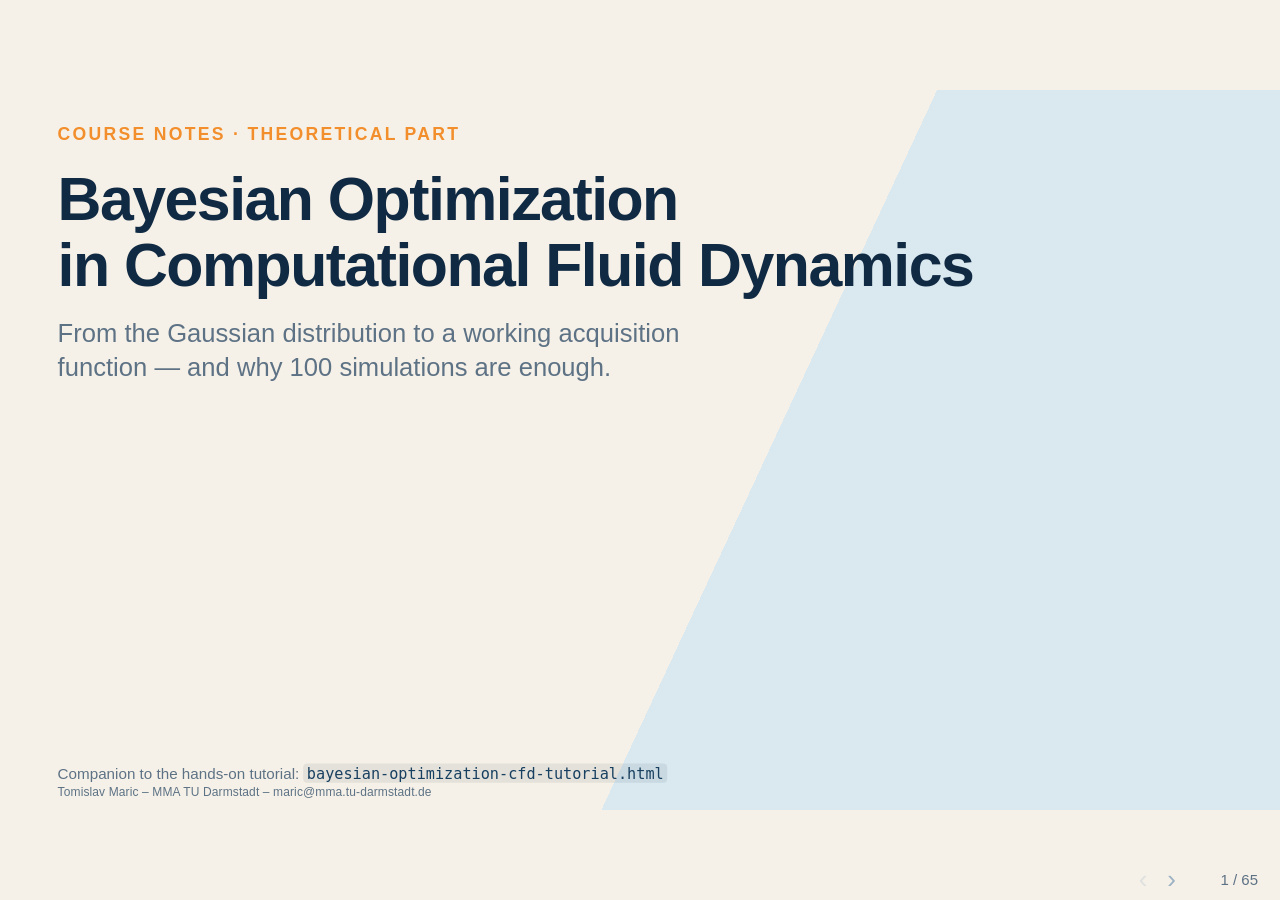
==== commit 4018c197: "Theory deck: failure taxonomy, the boundary bug, and multi-fidelity PART TWO - what a failure actual" ====
--- a/PlanarAlternatingDeflectorMixer/docs/bayesian-optimization-cfd-theory.html
+++ b/PlanarAlternatingDeflectorMixer/docs/bayesian-optimization-cfd-theory.html
@@ -25,12 +25,13 @@
           <div class="roadmap">
             <span class="now">1. Why BO</span>
             <span>2. CFD loop</span>
-            <span>3. At a glance</span>
+            <span>3. Overview</span>
             <span>4. Building blocks</span>
             <span>5. Bayes</span>
             <span>6. Acquisition</span>
-            <span>7. Many objectives</span>
-            <span>8. Conclusions</span>
+            <span>7. Objectives</span>
+            <span>8. Fidelity</span>
+            <span>9. Conclusions</span>
           </div>
       </section>
 
@@ -119,12 +120,13 @@
           <div class="roadmap">
             <span class="done">1. Why BO</span>
             <span class="now">2. CFD loop</span>
-            <span>3. At a glance</span>
+            <span>3. Overview</span>
             <span>4. Building blocks</span>
             <span>5. Bayes</span>
             <span>6. Acquisition</span>
-            <span>7. Many objectives</span>
-            <span>8. Conclusions</span>
+            <span>7. Objectives</span>
+            <span>8. Fidelity</span>
+            <span>9. Conclusions</span>
           </div>
       </section>
 
@@ -163,6 +165,57 @@
         </div>
       </section>
 
+      <section>
+        <h2>Two kinds of failure, and only one of them is a result</h2>
+        <div class="body">
+          <div class="two-col">
+            <div>
+              <h3>A result</h3>
+              <p>The design was built, meshed and solved &mdash; and it diverged, or failed a quality gate, or produced a flow you would never accept. <strong>Record it.</strong> That region of the design space really is bad, and the model should know.</p>
+            </div>
+            <div>
+              <h3>Not a result</h3>
+              <p>A missing binary, an unbound path, a rejected <code>sbatch</code>, an out-of-memory, a stale library. The <em>design</em> was fine; the machinery failed. Recorded as a failure it teaches the model that a perfectly good region is hopeless &mdash; and nothing in the output ever says otherwise.</p>
+            </div>
+          </div>
+          <div class="verdict">The exit code is the same in both cases. Nothing downstream can tell them apart unless the workflow was built to.</div>
+          <p class="claim" style="margin-top:16px">The discriminator that works: <strong>physics failures scatter; a broken tool fails identically every time.</strong> Have every step record its own name when it fails, probe the environment before the first design is touched, and stop the campaign when several designs in a row die in the <em>same</em> step.</p>
+        </div>
+      </section>
+
+      <section>
+        <h2>What that costs, exactly</h2>
+        <div class="body">
+          <div class="panel-pair">
+            <figure><svg data-failgp="clean"></svg>
+              <figcaption><strong>Recorded correctly</strong>the posterior is worth +1.03 at the true optimum and the acquisition sends the next simulation straight there.</figcaption></figure>
+            <figure><svg data-failgp="poisoned"></svg>
+              <figcaption><strong>Two launch failures written back as the penalty value</strong>the same optimum is now believed to be worth &minus;2.55, and the acquisition leaves for x = 0.35 and never comes back.</figcaption></figure>
+          </div>
+          <p class="caution" style="margin-top:14px">Nothing crashed. The campaign runs to completion, reports a Pareto front, and is wrong &mdash; because a failed <em>run</em> was written back as a failed <em>design</em>.</p>
+        </div>
+        <aside class="notes">Same six designs and the same kernel in both panels; only two recorded values differ. The penalty value used here is -2.5, which is the sort of number a failure handler writes so the optimiser "avoids that region". It works — that is the problem.</aside>
+      </section>
+
+      <section>
+        <h2>Everything converged. Everything was wrong.</h2>
+        <div class="body">
+          <p>In the study this course is built on, the CAD classified a boundary face as an inlet by the direction it <strong>pointed</strong> rather than where it <strong>was</strong>. Every obstacle face that happened to face upstream became an inlet, so the solver injected fluid through the middle of the device.</p>
+          <div class="two-col">
+            <div>
+              <h3>What the diagnostics said</h3>
+              <p>Nothing. Every solve converged. <code>checkMesh</code> reported <em>Mesh OK</em>. Residuals fell. The Pareto fronts looked plausible, and were smooth.</p>
+            </div>
+            <div>
+              <h3>What was actually true</h3>
+              <p>The inlet area was 2.85 &times; H instead of 1 &times; H. <strong>28 designs</strong> &mdash; an entire campaign &mdash; had to be discarded and could not be pooled with the corrected ones.</p>
+            </div>
+          </div>
+          <div class="verdict">Only a test that knows where an inlet is <em>supposed to be</em> could have caught this. No exit code, no residual and no mesh check ever could.</div>
+        </div>
+        <aside class="notes">This is the argument for writing the physical, top-level test first: the straight channel against its analytic pressure drop. It is the cheapest test in the study and the only one that would have failed here.</aside>
+      </section>
+
       <!-- ============ PART 3 ============ -->
       <section class="divider">
         <div class="part">Part three</div>
@@ -171,12 +224,13 @@
           <div class="roadmap">
             <span class="done">1. Why BO</span>
             <span class="done">2. CFD loop</span>
-            <span class="now">3. At a glance</span>
+            <span class="now">3. Overview</span>
             <span>4. Building blocks</span>
             <span>5. Bayes</span>
             <span>6. Acquisition</span>
-            <span>7. Many objectives</span>
-            <span>8. Conclusions</span>
+            <span>7. Objectives</span>
+            <span>8. Fidelity</span>
+            <span>9. Conclusions</span>
           </div>
       </section>
 
@@ -232,12 +286,13 @@
           <div class="roadmap">
             <span class="done">1. Why BO</span>
             <span class="done">2. CFD loop</span>
-            <span class="done">3. At a glance</span>
+            <span class="done">3. Overview</span>
             <span class="now">4. Building blocks</span>
             <span>5. Bayes</span>
             <span>6. Acquisition</span>
-            <span>7. Many objectives</span>
-            <span>8. Conclusions</span>
+            <span>7. Objectives</span>
+            <span>8. Fidelity</span>
+            <span>9. Conclusions</span>
           </div>
       </section>
 
@@ -442,12 +497,13 @@
           <div class="roadmap">
             <span class="done">1. Why BO</span>
             <span class="done">2. CFD loop</span>
-            <span class="done">3. At a glance</span>
+            <span class="done">3. Overview</span>
             <span class="done">4. Building blocks</span>
             <span class="now">5. Bayes</span>
             <span>6. Acquisition</span>
-            <span>7. Many objectives</span>
-            <span>8. Conclusions</span>
+            <span>7. Objectives</span>
+            <span>8. Fidelity</span>
+            <span>9. Conclusions</span>
           </div>
       </section>
 
@@ -605,12 +661,13 @@
           <div class="roadmap">
             <span class="done">1. Why BO</span>
             <span class="done">2. CFD loop</span>
-            <span class="done">3. At a glance</span>
+            <span class="done">3. Overview</span>
             <span class="done">4. Building blocks</span>
             <span class="done">5. Bayes</span>
             <span class="now">6. Acquisition</span>
-            <span>7. Many objectives</span>
-            <span>8. Conclusions</span>
+            <span>7. Objectives</span>
+            <span>8. Fidelity</span>
+            <span>9. Conclusions</span>
           </div>
       </section>
 
@@ -709,12 +766,13 @@
           <div class="roadmap">
             <span class="done">1. Why BO</span>
             <span class="done">2. CFD loop</span>
-            <span class="done">3. At a glance</span>
+            <span class="done">3. Overview</span>
             <span class="done">4. Building blocks</span>
             <span class="done">5. Bayes</span>
             <span class="done">6. Acquisition</span>
-            <span class="now">7. Many objectives</span>
-            <span>8. Conclusions</span>
+            <span class="now">7. Objectives</span>
+            <span>8. Fidelity</span>
+            <span>9. Conclusions</span>
           </div>
       </section>
 
@@ -810,19 +868,114 @@
         </div>
       </section>
 
+
       <!-- ============ PART 8 ============ -->
       <section class="divider">
         <div class="part">Part eight</div>
+        <h2>Cheaper evaluations</h2>
+        <p>Not every simulation has to be the expensive one.</p>
+          <div class="roadmap">
+            <span class="done">1. Why BO</span>
+            <span class="done">2. CFD loop</span>
+            <span class="done">3. Overview</span>
+            <span class="done">4. Building blocks</span>
+            <span class="done">5. Bayes</span>
+            <span class="done">6. Acquisition</span>
+            <span class="done">7. Objectives</span>
+            <span class="now">8. Fidelity</span>
+            <span>9. Conclusions</span>
+          </div>
+      </section>
+
+      <section>
+        <h2>Fidelity is a knob you already have</h2>
+        <div class="body">
+          <p>Every CFD study has a cheaper version of itself, and it is usually already sitting in the case directory:</p>
+          <div class="three-col">
+            <div><h3>Coarser mesh</h3><p>Halving the cell count per direction is 8&times; fewer cells in 3-D, and the larger stable time step multiplies that again.</p></div>
+            <div><h3>Shorter or looser</h3><p>Stop at a slacker residual, average over fewer flow-through times, or take a steady solve where you would take a transient one.</p></div>
+            <div><h3>Simpler physics</h3><p>RANS instead of LES, 2-D instead of 3-D, an incompressible solve where the Mach number barely justifies a compressible one.</p></div>
+          </div>
+          <div class="callout blue">
+            <p>The arithmetic that decides it: if the cheap level is <strong>10&times; cheaper</strong>, one expensive run buys ten cheap ones. Multi-fidelity is worth building only when that ratio is large <em>and</em> the cheap level tells you something about the expensive one.</p>
+          </div>
+        </div>
+      </section>
+
+      <section>
+        <h2>Biased, not noisy &mdash; and still worth having</h2>
+        <div class="body">
+          <div class="panel-pair">
+            <figure><svg data-mf="functions"></svg>
+              <figcaption><strong>The two levels</strong>the cheap model is not a noisy copy of the expensive one. It is systematically different, and here its own maximum is at x = 0.09 while the truth is at x = 0.76.</figcaption></figure>
+            <figure><svg data-mf="posteriors"></svg>
+              <figcaption><strong>Same four expensive runs</strong>modelled alone (red) and together with eleven cheap ones (blue). Adding the biased cheap data more than halves the error.</figcaption></figure>
+          </div>
+          <p class="claim" style="margin-top:14px">The cheap model is useful for its <strong>shape</strong>, not its values. Optimise it directly and you get the wrong answer with confidence; model the <em>difference</em> between the levels and you get most of the expensive model for a fraction of the price.</p>
+        </div>
+        <aside class="notes">The standard multi-fidelity Forrester pair, in this deck's scaling. Right panel is recursive co-kriging: fit the cheap model densely, regress the four expensive points onto it (rho = 0.97 here), and give the leftover discrepancy its own GP with a long length scale. RMSE 0.79 -> 0.34, and the predicted argmax moves from 0.57 to 0.71 against a truth of 0.76.</aside>
+      </section>
+
+      <section>
+        <h2>How Bayesian optimization uses a second level</h2>
+        <div class="body">
+          <div class="two-col">
+            <div>
+              <h3>Model the relationship, not each level</h3>
+              <p class="formula" style="font-size:27px">f<sub>high</sub>(x) = &rho; f<sub>low</sub>(x) + &delta;(x)</p>
+              <p>The cheap level carries the shape; a second GP carries the <strong>discrepancy</strong> &delta;. Only &delta; needs expensive data, and &delta; is usually far smoother than f itself &mdash; which is the entire saving.</p>
+              <p>The modern equivalent is one GP over the pair (x, s), with s the fidelity level and a kernel that multiplies a spatial part by a fidelity part, so the correlation between levels is learned rather than assumed.</p>
+            </div>
+            <div>
+              <h3>The acquisition has to know the price</h3>
+              <p>An acquisition that only asks &ldquo;where do I learn the most?&rdquo; will pick the expensive level every time, because it always does. Divide by cost, and it starts choosing <strong>where <em>and</em> at what fidelity</strong>.</p>
+              <p>Knowledge-gradient and entropy-search forms take this naturally, since both already measure information per evaluation. In BoTorch: <code>qMultiFidelityKnowledgeGradient</code>, with the fidelity as one more search dimension and a cost model attached.</p>
+            </div>
+          </div>
+          <div class="verdict">The fidelity stops being your decision and becomes part of the optimiser's.</div>
+        </div>
+      </section>
+
+      <section>
+        <h2>Measure the correlation before you build any of this</h2>
+        <div class="body">
+          <p class="claim">Run a handful of designs at <strong>both</strong> levels and compute the rank correlation. That is a cheap experiment, and it decides whether the rest is worth doing.</p>
+          <div class="two-col">
+            <div>
+              <h3>It pays when</h3>
+              <ul>
+                <li>the cheap level <strong>ranks</strong> designs roughly as the expensive one does &mdash; agreement in value matters far less;</li>
+                <li>the cost ratio is genuinely 5&ndash;10&times; or better;</li>
+                <li>the discrepancy is smooth, so a few expensive runs pin it down.</li>
+              </ul>
+            </div>
+            <div>
+              <h3>It does not pay when</h3>
+              <ul>
+                <li>the coarse mesh is <strong>qualitatively</strong> different &mdash; separation not captured, a recirculation missing, transition in the wrong place;</li>
+                <li>a 2-D proxy for a 3-D device, which is different physics rather than cheaper physics;</li>
+                <li>&delta; turns out to be as hard to learn as f, in which case you have added a model and bought nothing.</li>
+              </ul>
+            </div>
+          </div>
+          <p class="caution" style="margin-top:12px">A cheap level that ranks designs wrongly is worse than no cheap level: it spends your expensive budget confirming the wrong candidates.</p>
+        </div>
+      </section>
+
+      <!-- ============ PART 8 ============ -->
+      <section class="divider">
+        <div class="part">Part nine</div>
         <h2>Conclusions</h2>
           <div class="roadmap">
             <span class="done">1. Why BO</span>
             <span class="done">2. CFD loop</span>
-            <span class="done">3. At a glance</span>
+            <span class="done">3. Overview</span>
             <span class="done">4. Building blocks</span>
             <span class="done">5. Bayes</span>
             <span class="done">6. Acquisition</span>
-            <span class="done">7. Many objectives</span>
-            <span class="now">8. Conclusions</span>
+            <span class="done">7. Objectives</span>
+            <span class="done">8. Fidelity</span>
+            <span class="now">9. Conclusions</span>
           </div>
       </section>
 
--- a/PlanarAlternatingDeflectorMixer/docs/slides.css
+++ b/PlanarAlternatingDeflectorMixer/docs/slides.css
@@ -798,15 +798,15 @@
   display: flex;
   flex-wrap: wrap;
   gap: 10px;
-  margin-top: 54px;
-  max-width: 1420px;
+  margin-top: 50px;
+  max-width: 1460px;
 }
 .reveal section.divider .roadmap span {
   border: 1px solid rgba(255, 253, 248, 0.20);
   border-radius: 999px;
   color: rgba(255, 253, 248, 0.40);
-  font-size: 20px;
-  padding: 7px 17px;
+  font-size: 18px;
+  padding: 7px 13px;
   white-space: nowrap;
 }
 .reveal section.divider .roadmap span.done {
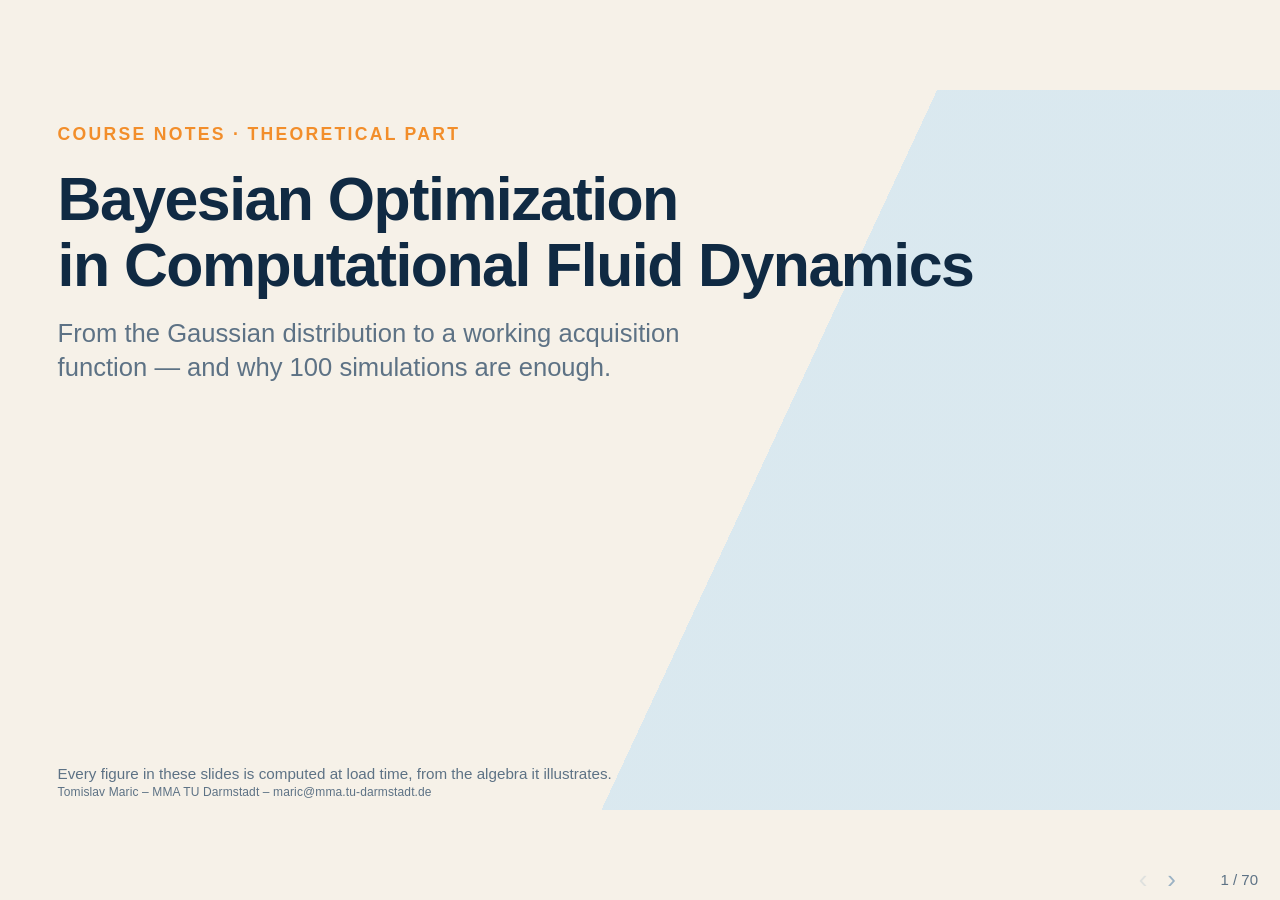
==== commit 039a90e8: "Theory deck: split the dense slides, and make it standalone SPLITS Five slides were carrying two or " ====
--- a/PlanarAlternatingDeflectorMixer/docs/bayesian-optimization-cfd-theory.html
+++ b/PlanarAlternatingDeflectorMixer/docs/bayesian-optimization-cfd-theory.html
@@ -14,7 +14,7 @@
         <div class="eyebrow">Course notes &middot; theoretical part</div>
         <h1>Bayesian Optimization<br>in Computational Fluid Dynamics</h1>
         <p class="subtitle">From the Gaussian distribution to a working acquisition function &mdash; and why 100 simulations are enough.</p>
-        <div class="footline">Companion to the hands-on tutorial: <code>bayesian-optimization-cfd-tutorial.html</code></div>
+        <div class="footline">Every figure in these slides is computed at load time, from the algebra it illustrates.</div>
       </section>
 
       <!-- ============ PART 1 ============ -->
@@ -105,7 +105,7 @@
             </div>
             <div>
               <h3>Passive chaotic micromixing</h3>
-              <p>No moving parts: the walls must stretch and fold the interface. Objectives in tension: <strong>mixing quality</strong> against <strong>pressure loss</strong>. This is the device the hands-on tutorial optimises.</p>
+              <p>No moving parts: the walls must stretch and fold the interface. Objectives in tension: <strong>mixing quality</strong> against <strong>pressure loss</strong>.</p>
             </div>
           </div>
           <div class="verdict">Both are <strong>CAD-in-the-loop</strong>: the design variables are geometry, so every proposal must be built, meshed and solved before it can be scored.</div>
@@ -200,7 +200,7 @@
       <section>
         <h2>Everything converged. Everything was wrong.</h2>
         <div class="body">
-          <p>In the study this course is built on, the CAD classified a boundary face as an inlet by the direction it <strong>pointed</strong> rather than where it <strong>was</strong>. Every obstacle face that happened to face upstream became an inlet, so the solver injected fluid through the middle of the device.</p>
+          <p>In one micromixer optimization campaign, the CAD classified a boundary face as an inlet by the direction it <strong>pointed</strong> rather than where it <strong>was</strong>. Every obstacle face that happened to face upstream became an inlet, so the solver injected fluid through the middle of the device.</p>
           <div class="two-col">
             <div>
               <h3>What the diagnostics said</h3>
@@ -213,7 +213,7 @@
           </div>
           <div class="verdict">Only a test that knows where an inlet is <em>supposed to be</em> could have caught this. No exit code, no residual and no mesh check ever could.</div>
         </div>
-        <aside class="notes">This is the argument for writing the physical, top-level test first: the straight channel against its analytic pressure drop. It is the cheapest test in the study and the only one that would have failed here.</aside>
+        <aside class="notes">This is the argument for writing the physical, top-level test first: the straight channel against its analytic pressure drop. It is the cheapest test in the campaign and the only one that would have failed here.</aside>
       </section>
 
       <!-- ============ PART 3 ============ -->
@@ -795,28 +795,67 @@
       </section>
 
       <section>
-        <h2>Where the objectives actually come from</h2>
-        <div class="body">
-          <p>An objective is a <strong>scalar functional of the flow field</strong>, produced by post-processing a converged solution. Getting them wrong is quieter and more expensive than getting the optimiser wrong.</p>
+        <h2>An objective is one number squeezed out of a whole field</h2>
+        <div class="body">
           <div class="three-col">
-            <div><h3>Reduce the field</h3><p>Δp from patch-averaged pressure; mixing from a variance integral over the outlet; drag from a force integral. Each is an OpenFOAM function object, evaluated once per design.</p></div>
-            <div><h3>Normalise</h3><p>Divide by a matched baseline, so every objective is dimensionless and O(1). A GP with one objective in pascals and another in [0,1] is a GP fitting mostly the pascals.</p></div>
-            <div><h3>Sign and noise</h3><p>Negate what you minimise, once, in one place. And give each objective its own noise estimate — the solver tolerance is not the same for a pressure and a scalar variance.</p></div>
-          </div>
-          <div class="callout blue">
-            <p><strong>One GP per objective</strong>, fitted independently, is the usual and usually sufficient choice. A multi-output GP that shares information between them helps only when they genuinely share structure and you have the data to identify it.</p>
-          </div>
-          <p class="caution" style="margin-top:14px">A <strong>constraint is not an objective.</strong> A mesh-quality gate or a Reynolds bound makes a design feasible or not; it is not a quantity to be traded off. Fold it in as a feasibility model, never as another term with a weight.</p>
+            <div><h3>Reduce</h3><p>Δp from a patch-averaged pressure. Mixing from a variance integral over the outlet. Drag from a force integral. One function object, one number, once per design.</p></div>
+            <div><h3>Normalise</h3><p>Divide by a matched baseline. A GP given one objective in pascals and another in [0, 1] is a GP fitting the pascals.</p></div>
+            <div><h3>Sign, once</h3><p>Negate what you minimise in exactly one place. And give each objective its own noise: solver tolerance is not the same for a pressure as for a scalar variance.</p></div>
+          </div>
+          <div class="verdict">Getting the objective wrong is quieter, and far more expensive, than getting the optimiser wrong.</div>
+        </div>
+        <aside class="notes">One GP per objective, fitted independently, is the usual choice and usually enough. A multi-output GP that shares information across objectives helps only when they genuinely share structure and you have the data to identify it — which early in a campaign you do not.</aside>
+      </section>
+
+      <section class="statement">
+        <div class="body">
+          <p class="bombastic">A constraint is not an objective.</p>
+          <p style="margin-top:30px">An objective is <strong>traded off</strong>. A constraint decides whether a design <strong>exists</strong>. Mesh quality, a Reynolds bound, a wall clearance, manufacturability &mdash; not one of them is a quantity you would accept less of in exchange for more mixing.</p>
+        </div>
+      </section>
+
+      <section>
+        <h2>So do not give it a weight</h2>
+        <div class="body">
+          <div class="two-col">
+            <div>
+              <h3>What goes wrong</h3>
+              <p>Add a constraint as another weighted term and you have <strong>priced</strong> it. The optimiser will then buy a violation whenever the other objective pays enough &mdash; and report that design as a success.</p>
+            </div>
+            <div>
+              <h3>What to do instead</h3>
+              <p>Model <strong>feasibility separately</strong>: a second GP over &ldquo;did this design survive?&rdquo;, and multiply the acquisition by the probability that it will. Infeasible regions become cheap to avoid rather than expensive to buy.</p>
+            </div>
+          </div>
+          <div class="verdict">Feasible or not is a different question from good or bad, and it needs its own model.</div>
         </div>
       </section>
 
       <section>
         <h2>The tempting shortcut: add them up</h2>
         <div class="body">
-          <svg data-scalarise style="background:var(--white);border:1px solid #d7e0e7;width:100%;height:470px"></svg>
-          <p style="margin-top:10px">Weights have to be chosen <em>before</em> you know the trade-off they are pricing &mdash; and one weight vector buys one point, so a front costs a full campaign per weighting. Worse, as the figure shows, <strong>no weighting at all can reach a concave stretch of the front.</strong> Sweep the weights and the chosen design jumps across the gap.</p>
-        </div>
-        <aside class="notes">Computed here: the front is sampled, its lower convex hull is taken, and the longest hull edge identifies the concave stretch. The critical weight and the two jump endpoints are read off that geometry, not typed in. ε-constraint methods do reach concave regions — "minimise f1 subject to f2 ≤ ε" — but they still need you to pick ε, and still cost one campaign per ε.</aside>
+          <p class="formula" style="font-size:34px">minimise&nbsp;&nbsp; w<sub>1</sub> f<sub>1</sub>(x) + w<sub>2</sub> f<sub>2</sub>(x)</p>
+          <div class="two-col" style="margin-top:30px">
+            <div>
+              <h3>You must price it first</h3>
+              <p>The weights <em>are</em> the trade-off &mdash; the very thing the campaign was meant to measure. You are asked to choose them before you have seen it.</p>
+            </div>
+            <div>
+              <h3>One weighting, one design</h3>
+              <p>A single weight vector returns a single point. Recovering a front means running the whole campaign again, once per weighting.</p>
+            </div>
+          </div>
+          <div class="verdict">And there is a third objection, worse than both.</div>
+        </div>
+      </section>
+
+      <section>
+        <h2>No weighting at all reaches a concave front</h2>
+        <div class="body">
+          <svg data-scalarise style="background:var(--white);border:1px solid #d7e0e7;width:100%;height:490px"></svg>
+          <p style="margin-top:12px">Sweep the weights and the chosen design <strong>jumps across the gap</strong>. Every design on the red arc is a perfectly good, non-dominated compromise &mdash; and no weighted sum will ever select one.</p>
+        </div>
+        <aside class="notes">Computed here: the front is sampled, its lower convex hull taken, and the longest hull edge identifies the concave stretch. The critical weight and the two jump endpoints are read off that geometry, not typed in. ε-constraint methods do reach concave regions — "minimise f1 subject to f2 ≤ ε" — but they still need you to pick ε, and still cost one campaign per ε.</aside>
       </section>
 
       <section>
@@ -829,20 +868,28 @@
       </section>
 
       <section>
-        <h2>The modern acquisition: qLogNEHVI, term by term</h2>
-        <div class="body">
-          <p class="formula" style="font-size:30px">&alpha;(X) = E[ HV(P &cup; f(X)) &minus; HV(P) ]</p>
+        <h2>The acquisition for a front</h2>
+        <div class="body">
+          <p class="formula" style="font-size:32px">&alpha;(x) = E[ HV(P &cup; f(x)) &minus; HV(P) ]</p>
+          <div class="callout blue" style="margin-top:30px">
+            <p><strong>Expected hypervolume improvement.</strong> How much area this candidate is expected to add to the front &mdash; averaged over everything the GP still does not know about it.</p>
+          </div>
+          <p class="claim" style="margin-top:26px">It is expected improvement, with &ldquo;improvement&rdquo; redefined from <em>a better number</em> to <em>a better front</em>.</p>
+        </div>
+      </section>
+
+      <section>
+        <h2>q, N, Log &mdash; three fixes that make it usable</h2>
+        <div class="body">
           <div class="three-col">
-            <div><h3>EHVI</h3><p><strong>Expected hypervolume improvement.</strong> How much area a candidate is expected to add to the front, under the GP posterior. The direct multi-objective analogue of expected improvement.</p></div>
-            <div><h3>q</h3><p><strong>Jointly, not greedily.</strong> Propose q designs at once and score the set, so two candidates that would add the same area are not both chosen. This is what makes a parallel campaign efficient rather than merely parallel.</p></div>
-            <div><h3>N</h3><p><strong>Noisy.</strong> The observed front is itself uncertain, so integrate over the posterior of the points already evaluated instead of pretending they are exact. Essential when the objectives are converged-solver output.</p></div>
-          </div>
-          <div class="callout">
-            <p><strong>Log.</strong> Improvement values collapse toward zero late in a campaign and in higher dimensions, and the gradients vanish with them, so the inner optimiser stops making progress on a surface that is numerically flat. Working with the log of the acquisition keeps it optimisable — which is the difference between an acquisition that is correct and one that is usable.</p>
-          </div>
-          <p class="caution" style="margin-top:12px">Exact hypervolume improvement costs time exponential in the number of objectives. Two or three objectives are comfortable, four is work, beyond that use an approximation and know that you are.</p>
-        </div>
-        <aside class="notes">This is BoTorch's qLogNoisyExpectedHypervolumeImprovement, and it is what the hands-on study uses. Lineage worth naming: qEHVI (Daulton et al. 2020) made it differentiable and parallel, qNEHVI (2021) handled observation noise, and the LogEI family (Ament et al. 2023) fixed the numerical vanishing.</aside>
+            <div><h3>q &mdash; jointly</h3><p>Propose q designs at once and score them <em>as a set</em>, so two candidates that would add the same area are not both bought. The difference between a parallel campaign and a merely simultaneous one.</p></div>
+            <div><h3>N &mdash; noisy</h3><p>The front you already have is itself uncertain. Integrate over the posterior of the evaluated points rather than treating them as exact &mdash; unavoidable when the objectives are solver output.</p></div>
+            <div><h3>Log</h3><p>Improvements collapse toward zero late in a campaign, and the gradients vanish with them. Optimising the log keeps the surface climbable &mdash; the difference between correct and usable.</p></div>
+          </div>
+          <div class="verdict">Together: <code>qLogNEHVI</code>.</div>
+          <p class="caution" style="margin-top:16px">Exact hypervolume improvement costs time exponential in the number of objectives. Two or three are comfortable, four is work; beyond that you are using an approximation, and should know that you are.</p>
+        </div>
+        <aside class="notes">Lineage worth naming: qEHVI (Daulton et al. 2020) made it differentiable and parallel, qNEHVI (2021) handled observation noise, and the LogEI family (Ament et al. 2023) fixed the numerical vanishing.</aside>
       </section>
 
       <section>
@@ -890,7 +937,8 @@
       <section>
         <h2>Fidelity is a knob you already have</h2>
         <div class="body">
-          <p>Every CFD study has a cheaper version of itself, and it is usually already sitting in the case directory:</p>
+          <p class="claim">Before you spend &euro;50 000 on GPUs and train a neural network to stand in for your solver: <strong>run your solver on a coarser mesh.</strong></p>
+          <p style="margin-top:14px">Every CFD study already contains a cheaper version of itself, and it is usually sitting in the case directory:</p>
           <div class="three-col">
             <div><h3>Coarser mesh</h3><p>Halving the cell count per direction is 8&times; fewer cells in 3-D, and the larger stable time step multiplies that again.</p></div>
             <div><h3>Shorter or looser</h3><p>Stop at a slacker residual, average over fewer flow-through times, or take a steady solve where you would take a transient one.</p></div>
@@ -917,19 +965,37 @@
       </section>
 
       <section>
-        <h2>How Bayesian optimization uses a second level</h2>
-        <div class="body">
-          <div class="two-col">
-            <div>
-              <h3>Model the relationship, not each level</h3>
-              <p class="formula" style="font-size:27px">f<sub>high</sub>(x) = &rho; f<sub>low</sub>(x) + &delta;(x)</p>
-              <p>The cheap level carries the shape; a second GP carries the <strong>discrepancy</strong> &delta;. Only &delta; needs expensive data, and &delta; is usually far smoother than f itself &mdash; which is the entire saving.</p>
-              <p>The modern equivalent is one GP over the pair (x, s), with s the fidelity level and a kernel that multiplies a spatial part by a fidelity part, so the correlation between levels is learned rather than assumed.</p>
-            </div>
-            <div>
-              <h3>The acquisition has to know the price</h3>
-              <p>An acquisition that only asks &ldquo;where do I learn the most?&rdquo; will pick the expensive level every time, because it always does. Divide by cost, and it starts choosing <strong>where <em>and</em> at what fidelity</strong>.</p>
-              <p>Knowledge-gradient and entropy-search forms take this naturally, since both already measure information per evaluation. In BoTorch: <code>qMultiFidelityKnowledgeGradient</code>, with the fidelity as one more search dimension and a cost model attached.</p>
+        <h2>Model the gap, not the levels</h2>
+        <div class="body">
+          <p class="formula" style="font-size:34px">f<sub>high</sub>(x) = &rho; f<sub>low</sub>(x) + &delta;(x)</p>
+          <div class="two-col" style="margin-top:28px">
+            <div>
+              <h3>The cheap level carries the shape</h3>
+              <p>Fit it densely &mdash; you can afford to. It supplies almost all of the structure.</p>
+            </div>
+            <div>
+              <h3>A second GP carries &delta;</h3>
+              <p>Only the <strong>discrepancy</strong> needs expensive data, and &delta; is usually far smoother than f itself. That is the entire saving.</p>
+            </div>
+          </div>
+          <div class="callout blue">
+            <p>The modern equivalent is one GP over the pair <strong>(x, s)</strong>, with s the fidelity level and a kernel that multiplies a spatial part by a fidelity part &mdash; so the correlation between levels is <em>learned</em> rather than assumed.</p>
+          </div>
+        </div>
+      </section>
+
+      <section>
+        <h2>The acquisition has to know the price</h2>
+        <div class="body">
+          <p class="claim">An acquisition that only asks &ldquo;where do I learn the most?&rdquo; picks the expensive level every single time &mdash; because it always is the most informative.</p>
+          <div class="two-col" style="margin-top:22px">
+            <div>
+              <h3>Divide by cost</h3>
+              <p>Information <em>per euro of compute</em>, not information. Knowledge-gradient and entropy-search forms take this naturally, since both already measure information per evaluation.</p>
+            </div>
+            <div>
+              <h3>Fidelity becomes a search dimension</h3>
+              <p>Add s to the space, attach a cost model, and the optimiser chooses <strong>where <em>and</em> at what fidelity</strong>. In BoTorch: <code>qMultiFidelityKnowledgeGradient</code>.</p>
             </div>
           </div>
           <div class="verdict">The fidelity stops being your decision and becomes part of the optimiser's.</div>
@@ -990,7 +1056,6 @@
             <div><strong>Constraining the CAD is not housekeeping</strong> &mdash; it is what stops the optimiser spending simulations on shapes that cannot exist.</div>
             <div><strong>Real problems have several objectives</strong>, so the answer is a Pareto front. Do not add them up &mdash; a weighted sum prices a trade-off you have not measured yet, and cannot reach a concave front at all.</div>
           </div>
-          <div class="verdict">Next: the hands-on tutorial builds all of this for a real micromixer &mdash; <code>bayesian-optimization-cfd-tutorial.html</code></div>
         </div>
       </section>
 
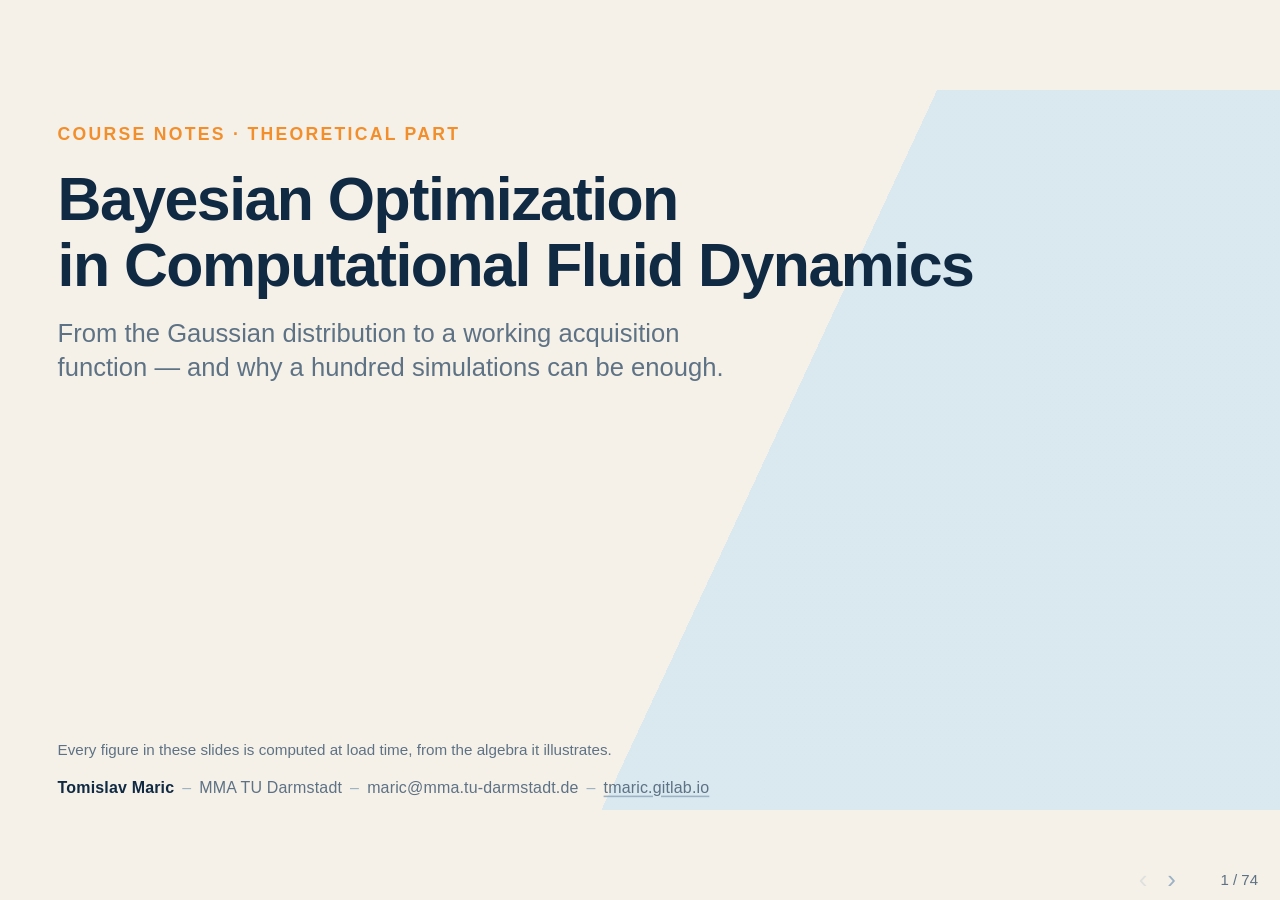
==== commit 35f0fe8b: "Theory deck: correct the review's errors; split, reorder, reword An independent review of all 70 sli" ====
--- a/PlanarAlternatingDeflectorMixer/docs/bayesian-optimization-cfd-theory.html
+++ b/PlanarAlternatingDeflectorMixer/docs/bayesian-optimization-cfd-theory.html
@@ -13,7 +13,7 @@
       <section class="title-slide">
         <div class="eyebrow">Course notes &middot; theoretical part</div>
         <h1>Bayesian Optimization<br>in Computational Fluid Dynamics</h1>
-        <p class="subtitle">From the Gaussian distribution to a working acquisition function &mdash; and why 100 simulations are enough.</p>
+        <p class="subtitle">From the Gaussian distribution to a working acquisition function &mdash; and why a hundred simulations can be enough.</p>
         <div class="footline">Every figure in these slides is computed at load time, from the algebra it illustrates.</div>
       </section>
 
@@ -46,15 +46,15 @@
         <h2>What Bayesian optimization buys you</h2>
         <div class="body">
           <ul>
-            <li><strong>Sample-efficient</strong> &mdash; finds a global optimum in roughly <strong>100 evaluations</strong>.</li>
+            <li><strong>Sample-efficient</strong> &mdash; typically <strong>tens to a few hundred evaluations</strong>, depending on dimension and noise.</li>
             <li><strong>Integrates expert knowledge</strong> rigorously, through the prior and the kernel.</li>
             <li><strong>Computes variance</strong> &mdash; uncertainty quantification comes free with the model.</li>
             <li>Supports <strong>multi-objective, multi-fidelity and constrained</strong> optimization.</li>
-            <li>Handles real, integer and categorical (integer-encoded) components of <strong>x</strong>.</li>
-            <li>Proven at scale in machine learning &mdash; hyperparameter tuning and AutoML, including AlphaFold and AlphaGo.</li>
+            <li>Handles real, integer and categorical components of <strong>x</strong> &mdash; categorical ones one-hot encoded or given their own kernel, never as integers a stationary kernel would read as ordered.</li>
+            <li>Proven at scale in machine learning &mdash; hyperparameter tuning and AutoML, including the tuning of AlphaGo.</li>
           </ul>
           <div class="callout blue">
-            <p><strong>Scope:</strong> f : ℝ<sup>d</sup> → ℝ with d ≲ 60. We can parameterise a fluid-dynamics simulation or an experiment in sixty search dimensions.</p>
+            <p><strong>Scope:</strong> f : ℝ<sup>d</sup> → ℝ. Plain BO is most effective up to roughly 10&ndash;20 dimensions; beyond that it needs structure, such as local trust regions (TuRBO) or sparsity priors on the length scales (SAASBO).</p>
           </div>
         </div>
       </section>
@@ -171,15 +171,27 @@
           <div class="two-col">
             <div>
               <h3>A result</h3>
-              <p>The design was built, meshed and solved &mdash; and it diverged, or failed a quality gate, or produced a flow you would never accept. <strong>Record it.</strong> That region of the design space really is bad, and the model should know.</p>
+              <p>The design was built, meshed and solved &mdash; and it diverged, failed a quality gate, or produced a flow you would never accept. That region of the design space really is bad, and the model should learn it.</p>
             </div>
             <div>
               <h3>Not a result</h3>
-              <p>A missing binary, an unbound path, a rejected <code>sbatch</code>, an out-of-memory, a stale library. The <em>design</em> was fine; the machinery failed. Recorded as a failure it teaches the model that a perfectly good region is hopeless &mdash; and nothing in the output ever says otherwise.</p>
+              <p>A missing binary, an unbound path, a rejected <code>sbatch</code>, an out-of-memory. The <em>design</em> was fine; the machinery failed. Recorded as a failure, it teaches the model that a good region is hopeless.</p>
             </div>
           </div>
           <div class="verdict">The exit code is the same in both cases. Nothing downstream can tell them apart unless the workflow was built to.</div>
-          <p class="claim" style="margin-top:16px">The discriminator that works: <strong>physics failures scatter; a broken tool fails identically every time.</strong> Have every step record its own name when it fails, probe the environment before the first design is touched, and stop the campaign when several designs in a row die in the <em>same</em> step.</p>
+        </div>
+      </section>
+
+      <section>
+        <h2>Telling them apart, and recording each</h2>
+        <div class="body">
+          <p class="claim"><strong>Physics failures scatter across the design space; a broken tool fails identically every time.</strong></p>
+          <ul>
+            <li>Every step records its own name when it fails.</li>
+            <li>Probe the environment before the first design is touched.</li>
+            <li>Stop the campaign when several designs in a row die in the <em>same</em> step.</li>
+          </ul>
+          <p class="caution" style="margin-top:16px">Record a real failure as <em>infeasible</em> for a feasibility model (part seven) and leave it out of the objective's GP. Writing a penalty value into the objective instead distorts the model &mdash; the next slide shows how much.</p>
         </div>
       </section>
 
@@ -190,9 +202,9 @@
             <figure><svg data-failgp="clean"></svg>
               <figcaption><strong>Recorded correctly</strong>the posterior is worth +1.03 at the true optimum and the acquisition sends the next simulation straight there.</figcaption></figure>
             <figure><svg data-failgp="poisoned"></svg>
-              <figcaption><strong>Two launch failures written back as the penalty value</strong>the same optimum is now believed to be worth &minus;2.55, and the acquisition leaves for x = 0.35 and never comes back.</figcaption></figure>
-          </div>
-          <p class="caution" style="margin-top:14px">Nothing crashed. The campaign runs to completion, reports a Pareto front, and is wrong &mdash; because a failed <em>run</em> was written back as a failed <em>design</em>.</p>
+              <figcaption><strong>Two launch failures written back as the penalty value</strong>the same optimum is now believed to be worth &minus;2.55, and the next proposal goes to x = 0.35 instead.</figcaption></figure>
+          </div>
+          <p class="caution" style="margin-top:14px">Nothing crashed. The campaign runs to completion, reports an optimum, and is wrong &mdash; because a failed <em>run</em> was written back as a failed <em>design</em>.</p>
         </div>
         <aside class="notes">Same six designs and the same kernel in both panels; only two recorded values differ. The penalty value used here is -2.5, which is the sort of number a failure handler writes so the optimiser "avoids that region". It works — that is the problem.</aside>
       </section>
@@ -200,7 +212,7 @@
       <section>
         <h2>Everything converged. Everything was wrong.</h2>
         <div class="body">
-          <p>In one micromixer optimization campaign, the CAD classified a boundary face as an inlet by the direction it <strong>pointed</strong> rather than where it <strong>was</strong>. Every obstacle face that happened to face upstream became an inlet, so the solver injected fluid through the middle of the device.</p>
+          <p>In one micromixer campaign, the CAD classified a boundary face as an inlet by the direction it <strong>pointed</strong>, not where it <strong>was</strong>. Every upstream-facing obstacle face became an inlet, and the solver injected fluid through the middle of the device.</p>
           <div class="two-col">
             <div>
               <h3>What the diagnostics said</h3>
@@ -237,10 +249,10 @@
       <section>
         <h2>The goal</h2>
         <div class="body">
-          <p class="formula">x* = argmax<sub>x ∈ X</sub> f(x),&nbsp;&nbsp; x ∈ I<sup>d</sup>,&nbsp; d ≲ 20&ndash;60</p>
+          <p class="formula">x* = argmax<sub>x ∈ 𝒳</sub> f(x),&nbsp;&nbsp; 𝒳 = [0, 1]<sup>d</sup> after scaling each parameter to its range</p>
           <p>f is an <strong>expensive black box</strong>: no formula, no gradient, and each evaluation is a simulation.</p>
           <div class="callout blue">
-            <p>Bayesian optimization models f with a cheap <strong>probabilistic surrogate</strong> &mdash; a <strong>Gaussian process (GP)</strong> &mdash; and optimises <em>that</em> instead, using it to decide where the next expensive evaluation should go.</p>
+            <p>Bayesian optimization models f with a cheap <strong>probabilistic surrogate</strong> &mdash; a <strong>Gaussian process (GP)</strong> &mdash; and uses <em>its</em> mean and uncertainty to decide where the next expensive evaluation should go.</p>
           </div>
         </div>
       </section>
@@ -252,7 +264,7 @@
             <div>
               <h3>The Gaussian process</h3>
               <p>A probabilistic surrogate for the expensive function. It supplies closed-form, inexpensive <strong>mean μ(x)</strong> and <strong>variance σ²(x)</strong>.</p>
-              <p class="definition">Globally optimising f is replaced by globally optimising the GP.</p>
+              <p class="definition">The expensive global search over f becomes a cheap global search over a function built from the GP.</p>
             </div>
             <div>
               <h3>The acquisition function</h3>
@@ -266,15 +278,25 @@
       <section>
         <h2>The Bayesian optimization loop</h2>
         <div class="body">
-          <p><strong>Before the loop:</strong> evaluate f at n<sub>0</sub> space-filling points (Sobol or Latin hypercube) to get D = {(x<sub>i</sub>, y<sub>i</sub>)}. The loop cannot start from nothing &mdash; a GP with no data proposes only the corners of the box.</p>
+          <p><strong>Before the loop:</strong> evaluate f at n<sub>0</sub> space-filling points (Sobol or Latin hypercube) to get D = {(x<sub>i</sub>, y<sub>i</sub>)}. With no data the acquisition is flat and says nothing; with only a few points the uncertainty peaks at the edges of the box, so a space-filling start pays for itself.</p>
           <div class="emph-rows">
             <div class="emph-row"><div class="n">1</div><div class="t"><strong>Fit</strong> the GP to D: maximise the log marginal likelihood over &theta; = (&#8467;, &sigma;<sub>f</sub>, &sigma;<sub>n</sub>).</div></div>
             <div class="emph-row"><div class="n">2</div><div class="t"><strong>Condition</strong> on D to get the posterior mean &mu;&prime;(x) and standard deviation &sigma;&prime;(x).</div></div>
             <div class="emph-row"><div class="n">3</div><div class="t"><strong>Maximise</strong> the acquisition, x<sub>new</sub> = argmax<sub>x</sub> &alpha;(x; &mu;&prime;, &sigma;&prime;). Cheap, so: global, many restarts.</div></div>
             <div class="emph-row"><div class="n">4</div><div class="t"><strong>Evaluate</strong> the expensive f at x<sub>new</sub> &mdash; one design, or q of them in parallel.</div></div>
-            <div class="emph-row"><div class="n">5</div><div class="t"><strong>Augment</strong>D &larr; D &cup; {(x<sub>new</sub>, y<sub>new</sub>)}, and go to 1.</div></div>
-          </div>
-          <p class="caution" style="margin-top:14px"><strong>Stop on the budget you can afford, or when max<sub>x</sub> &alpha;(x) &lt; &epsilon;</strong> &mdash; the model itself reporting that nothing left is worth buying. Do <em>not</em> stop because the best value has not improved for a few iterations: BO spends those iterations exploring on purpose, and that test would halt it exactly when it is doing its job.</p>
+            <div class="emph-row"><div class="n">5</div><div class="t"><strong>Augment</strong> D &larr; D &cup; {(x<sub>new</sub>, y<sub>new</sub>)}, and go to 1.</div></div>
+          </div>
+        </div>
+      </section>
+
+      <section>
+        <h2>When to stop</h2>
+        <div class="body">
+          <div class="emph-rows">
+            <div class="emph-row"><div class="n">1</div><div class="t"><strong>On the budget you can afford.</strong> The usual, and honest, criterion when every evaluation is a simulation.</div></div>
+            <div class="emph-row"><div class="n">2</div><div class="t"><strong>When an improvement-based acquisition falls below a threshold &tau;</strong> &mdash; expected improvement, part six: the model itself reporting that nothing left is worth buying. UCB never tends to zero, so it cannot give this signal.</div></div>
+          </div>
+          <p class="caution" style="margin-top:18px">Do <em>not</em> stop because the best value has not improved for a few iterations. BO spends those iterations exploring on purpose, and that test would halt it exactly when it is doing its job.</p>
         </div>
       </section>
 
@@ -301,8 +323,8 @@
         <div class="body">
           <div class="two-col">
             <div>
-              <p class="formula">p(x) = (2πσ²)<sup>−1/2</sup> exp( −(x−μ)² / 2σ² )</p>
-              <p><strong>μ</strong> &mdash; the mean, ∫ x p(x) dx</p>
+              <p class="formula">p(z) = (2πσ²)<sup>−1/2</sup> exp( −(z−μ)² / (2σ²) )</p>
+              <p><strong>μ</strong> &mdash; the mean, ∫ z p(z) dz</p>
               <p><strong>σ</strong> &mdash; the standard deviation, the spread</p>
               <p><strong>σ²</strong> &mdash; the variance</p>
             </div>
@@ -316,10 +338,9 @@
       <section>
         <h2>From one variable to a random vector</h2>
         <div class="body">
-          <p>Take n Gaussian variables, y<sub>i</sub> ~ N(μ<sub>i</sub>, σ<sub>i</sub>), and collect them:</p>
-          <p class="formula">y = ( y<sub>1</sub> = f<sub>1</sub>(x<sub>1</sub>), … , y<sub>n</sub> = f<sub>n</sub>(x<sub>n</sub>) )<sup>T</sup></p>
+          <p>Take n Gaussian variables, z<sub>i</sub> ~ N(μ<sub>i</sub>, σ<sub>i</sub>²), and collect them in a vector z = (z<sub>1</sub>, … , z<sub>n</sub>)<sup>T</sup>. Later each component will be the value of one function at one point, f(x<sub>i</sub>).</p>
           <p class="claim">Assume for now they are <strong>independent</strong>. Then the joint density is just the product of the individual ones.</p>
-          <p class="formula">p(y) = (2πσ²)<sup>−1</sup> exp( −[ (y<sub>1</sub>−μ)² + (y<sub>2</sub>−μ)² ] / 2σ² )</p>
+          <p class="formula">p(z) = (2πσ²)<sup>−1</sup> exp( −[ (z<sub>1</sub>−μ)² + (z<sub>2</sub>−μ)² ] / (2σ²) )</p>
           <p class="definition">Written here for n = 2 with σ<sub>1</sub> = σ<sub>2</sub> = σ and μ<sub>1</sub> = μ<sub>2</sub> = μ, to keep the algebra visible.</p>
         </div>
       </section>
@@ -329,10 +350,10 @@
         <div class="body">
           <div class="two-col">
             <div>
-              <p>Set p(y) = λ and take the logarithm:</p>
-              <p class="formula">(y<sub>1</sub>−μ)² + (y<sub>2</sub>−μ)² = 2σ² log( 1 / 2πσλ )</p>
+              <p>Set p(z) = λ and take the logarithm:</p>
+              <p class="formula">(z<sub>1</sub>−μ)² + (z<sub>2</sub>−μ)² = 2σ² log( 1 / (2πσ²λ) )</p>
               <p class="claim">The right-hand side is a constant. So this is the equation of a <strong>circle</strong>.</p>
-              <p class="definition">Independence ⇒ a diagonal covariance matrix ⇒ circular contours. No direction in the plane is special.</p>
+              <p class="definition">Independence gives a diagonal covariance matrix, whose contours are ellipses aligned with the axes. They are circles here only because σ<sub>1</sub> = σ<sub>2</sub>: no direction in the plane is special.</p>
             </div>
             <div>
               <svg data-fig="iso-independent" style="background:var(--white);border:1px solid #d7e0e7;width:100%;height:400px"></svg>
@@ -344,24 +365,24 @@
       <section>
         <h2>The independent multivariate Gaussian, in vector form</h2>
         <div class="body">
-          <p>Collecting the normalisation constants and combining the exponents gives</p>
-          <p class="formula">p(y) = (2π)<sup>−n/2</sup> |Σ|<sup>−1/2</sup> exp( −½ (y − μ)<sup>T</sup> Σ<sup>−1</sup> (y − μ) )</p>
+          <p>Collecting the normalization constants and combining the exponents gives</p>
+          <p class="formula">p(z) = (2π)<sup>−n/2</sup> |Σ<sub>z</sub>|<sup>−1/2</sup> exp( −½ d²<sub>M</sub> ),&nbsp;&nbsp; d²<sub>M</sub> = (z − μ)<sup>T</sup> Σ<sub>z</sub><sup>−1</sup> (z − μ)</p>
           <div class="callout">
-            <p>The quadratic form −½ (y − μ)<sup>T</sup> Σ<sup>−1</sup> (y − μ) is the squared <strong>Mahalanobis distance</strong> between the random vector and the mean &mdash; distance measured in units of the distribution's own spread.</p>
-          </div>
-          <p class="caution" style="margin-top:18px">So far Σ is diagonal. Everything interesting happens when it is not.</p>
+            <p>d²<sub>M</sub> is the squared <strong>Mahalanobis distance</strong> between the random vector and its mean &mdash; distance measured in units of the distribution's own spread. The exponent is −½ of it.</p>
+          </div>
+          <p class="caution" style="margin-top:18px">So far Σ<sub>z</sub> is diagonal. Everything interesting happens when it is not.</p>
         </div>
       </section>
 
       <section>
         <h2>Adding dependence: the simplest possible coupling</h2>
         <div class="body">
-          <p>Dependence means off-diagonal entries in Σ. The simplest way to create them is a <strong>linear transformation</strong> &mdash; an affine map:</p>
-          <p class="formula">y<sub>d</sub> = A y<sub>i</sub> + b&nbsp;&nbsp;&nbsp;⇔&nbsp;&nbsp;&nbsp; y<sub>i</sub> = A<sup>−1</sup>(y<sub>d</sub> − b)</p>
-          <p>We invert it because we want to use the product rule, which only holds for the <em>independent</em> vector.</p>
+          <p>Dependence means off-diagonal entries in the covariance. The simplest way to create them is an <strong>affine map</strong> of the independent vector:</p>
+          <p class="formula">y = A z + b&nbsp;&nbsp;&nbsp;⇔&nbsp;&nbsp;&nbsp; z = A<sup>−1</sup>(y − b)</p>
+          <p>We invert it because we want to use the product rule, which only holds for the <em>independent</em> vector z.</p>
           <div class="callout blue">
             <p>Changing variables in a density costs a Jacobian factor:</p>
-            <p class="formula" style="margin-bottom:0">p(y<sub>d</sub>) = p<sub>y<sub>i</sub></sub>( A<sup>−1</sup>(y<sub>d</sub> − b) ) &middot; |det A<sup>−1</sup>|</p>
+            <p class="formula" style="margin-bottom:0">p(y) = p<sub>z</sub>( A<sup>−1</sup>(y − b) ) &middot; |det A|<sup>−1</sup></p>
           </div>
         </div>
       </section>
@@ -372,9 +393,9 @@
           <div class="two-col">
             <div>
               <p>Substituting and tidying, with</p>
-              <p class="formula">m := Aμ + b,&nbsp;&nbsp; Σ<sub>d</sub> = A Σ<sub>i</sub> A<sup>T</sup></p>
-              <p class="formula">p(y<sub>d</sub>) = (2π)<sup>−n/2</sup>|Σ<sub>d</sub>|<sup>−1/2</sup> exp( −½ (y<sub>d</sub>−m)<sup>T</sup> Σ<sub>d</sub><sup>−1</sup> (y<sub>d</sub>−m) )</p>
-              <p class="claim">Same shape as before &mdash; only Σ has changed.</p>
+              <p class="formula">m := Aμ + b,&nbsp;&nbsp; Σ = A Σ<sub>z</sub> A<sup>T</sup></p>
+              <p class="formula">p(y) = (2π)<sup>−n/2</sup>|Σ|<sup>−1/2</sup> exp( −½ (y−m)<sup>T</sup> Σ<sup>−1</sup> (y−m) )</p>
+              <p class="claim">Same shape as before: the mean moved to m and the covariance became Σ. The Jacobian is absorbed because |det A|<sup>−1</sup>|Σ<sub>z</sub>|<sup>−1/2</sup> = |Σ|<sup>−1/2</sup>.</p>
             </div>
             <div>
               <svg data-fig="iso-dependent" style="background:var(--white);border:1px solid #d7e0e7;width:100%;height:400px"></svg>
@@ -384,15 +405,14 @@
       </section>
 
       <section>
-        <h2>Three properties of Σ that we will need</h2>
+        <h2>The properties of Σ that we will need</h2>
         <div class="body">
           <div class="emph-rows">
-            <div class="emph-row"><div class="n">1</div><div class="t"><strong>Symmetric.</strong> Σ<sub>d</sub><sup>T</sup> = (A Σ<sub>i</sub> A<sup>T</sup>)<sup>T</sup> = A Σ<sub>i</sub> A<sup>T</sup> = Σ<sub>d</sub>.</div></div>
-            <div class="emph-row"><div class="n">2</div><div class="t"><strong>Positive definite.</strong> Σ<sub>i</sub> is diagonal and positive definite; if A is invertible, so is Σ<sub>d</sub>.</div></div>
-            <div class="emph-row"><div class="n">3</div><div class="t"><strong>Invertible.</strong> Non-negotiable &mdash; every expression we are heading for contains Σ<sub>d</sub><sup>−1</sup>.</div></div>
+            <div class="emph-row"><div class="n">1</div><div class="t"><strong>Symmetric.</strong> Σ<sup>T</sup> = (A Σ<sub>z</sub> A<sup>T</sup>)<sup>T</sup> = A Σ<sub>z</sub> A<sup>T</sup> = Σ.</div></div>
+            <div class="emph-row"><div class="n">2</div><div class="t"><strong>Positive definite</strong> when A is invertible, since Σ<sub>z</sub> is. That makes Σ <strong>invertible</strong> too &mdash; not a separate property, a consequence &mdash; and every expression ahead contains Σ<sup>−1</sup>.</div></div>
           </div>
           <div class="callout green">
-            <p>These become the load-bearing conditions the moment we replace the <em>numbers</em> in Σ with the values of a <strong>kernel function</strong>. That is the next step, and it is the whole idea of a Gaussian process.</p>
+            <p>These become the load-bearing conditions the moment we replace the <em>numbers</em> in Σ with the values of a <strong>kernel function</strong>. A valid kernel only guarantees positive <em>semi</em>-definiteness &mdash; two identical inputs make K singular &mdash; which is why a noise term σ<sub>n</sub>²I, or a small jitter, is always added.</p>
           </div>
         </div>
       </section>
@@ -400,13 +420,13 @@
       <section>
         <h2>The Gaussian process</h2>
         <div class="body">
-          <p>Let X be the N parameter vectors we have sampled. Replace the entries of Σ by a covariance function k:</p>
-          <p class="formula">f(x) ~ N( μ(x), K(X) ),&nbsp;&nbsp; K(X)<sub>ij</sub> = k(x<sub>i</sub>, x<sub>j</sub>)</p>
-          <div class="callout">
-            <p><strong>A Gaussian process is a finite set of random variables drawn from a dependent multivariate Gaussian</strong> &mdash; one whose covariance matrix is generated by a kernel rather than tabulated.</p>
-          </div>
-          <p class="claim" style="margin-top:18px">Because k must produce a symmetric, positive-definite K, you cannot choose <em>any</em> function k.</p>
-        </div>
+          <p>A Gaussian process f ~ GP(μ, k) is a collection of random variables, <strong>any finite subset of which is jointly Gaussian</strong>. At the N designs X = (x<sub>1</sub>, … , x<sub>N</sub>) we have simulated:</p>
+          <p class="formula">f(X) ~ N( μ(X), K ),&nbsp;&nbsp; K := k(X, X),&nbsp; K<sub>ij</sub> = k(x<sub>i</sub>, x<sub>j</sub>)</p>
+          <p>The covariance matrix is generated by a <strong>kernel</strong> instead of tabulated &mdash; e.g. the squared exponential with ARD, one length scale per parameter:</p>
+          <p class="formula">k(x, x′) = σ<sub>f</sub>² exp( −½ Σ<sub>j</sub> (x<sub>j</sub> − x′<sub>j</sub>)² / ℓ<sub>j</sub>² )</p>
+          <p class="definition">We observe y<sub>i</sub> = f(x<sub>i</sub>) + ε<sub>i</sub>, ε<sub>i</sub> ~ N(0, σ<sub>n</sub>²): noise, or the small jitter a deterministic solver still needs.</p>
+        </div>
+        <aside class="notes">Because k must produce a symmetric positive (semi-)definite K for every choice of points, you cannot choose any function k. Large ℓ_j: f barely changes along parameter j — that is what ARD, automatic relevance determination, reads as a sensitivity analysis.</aside>
       </section>
 
       <section>
@@ -431,15 +451,15 @@
           </div>
           <p class="claim" style="margin-top:16px">Same five random draws in all three panels. Only &#8467; changed &mdash; and with it, everything the model is prepared to believe about the parts of f it has not seen.</p>
         </div>
-        <aside class="notes">The coloured curves correspond one-to-one across the panels: identical standard normals, different Cholesky factor. This is the place to say that one length scale per dimension is exactly what ARD will later exploit.</aside>
+        <aside class="notes">The coloured curves correspond one-to-one across the panels: identical standard normals, different Cholesky factor. One length scale per dimension is exactly what ARD, introduced with the kernel two slides back, exploits.</aside>
       </section>
 
       <section>
         <h2>What you actually choose</h2>
         <div class="body">
           <ul>
-            <li>A GP is a surrogate model that <strong>assumes the system is random</strong>.</li>
-            <li>Not merely random &mdash; specifically <strong>Gaussian</strong>. That may not be the best assumption for a given problem; in CFD, practice shows it works.</li>
+            <li>The solver is deterministic. A GP models <strong>our uncertainty</strong> about the unknown function f by treating it as random.</li>
+            <li>Specifically <strong>Gaussian</strong>. That may not be the best assumption for every problem; in CFD, practice shows it works.</li>
             <li>As the engineer, you choose the <strong>covariance kernel and its parameters</strong>.</li>
           </ul>
           <div class="verdict">Choosing the kernel <strong>is</strong> the modelling step. It encodes what you believe about smoothness, length scales, and which parameters matter.</div>
@@ -459,35 +479,9 @@
           </div>
           <p class="caution" style="margin-top:14px">The right-hand panel is the dangerous one: the band is <em>narrow</em> exactly where the mean is most wrong. An over-smooth prior does not report its own misspecification.</p>
         </div>
-        <aside class="notes">Grey dashed is the hidden truth; the black dots are the same five observations in all three panels. Nothing changed but one kernel parameter. This is the motivation for the next slide: you do not want to be choosing this number by eye.</aside>
-      </section>
-
-      <section>
-        <h2>Fitting the GP to data: maximum likelihood</h2>
-        <div class="body">
-          <p>The GP is a parametric density GP(y, θ), where θ collects the kernel parameters and the noise σ. Fitting means</p>
-          <p class="formula">θ* = argmax<sub>θ</sub> GP(y, θ)</p>
-          <p>Because the GP is a multivariate Gaussian, efficient closed-form expressions for ∂<sub>θᵢ</sub>GP exist. Since it involves exponentials, we maximise the <strong>log</strong> marginal likelihood:</p>
-          <p class="formula">log p(y | θ) = −½ y<sup>T</sup> (K<sub>θ</sub> + σ²I)<sup>−1</sup> y − ½ log|K<sub>θ</sub> + σ²I| − (n/2) log 2π</p>
-          <div class="callout blue">
-            <p>The three terms trade off against each other: <strong>data fit</strong>, a <strong>complexity penalty</strong>, and a constant. The middle term is why maximum likelihood does not simply drive the length scales to zero.</p>
-          </div>
-        </div>
-      </section>
-
-      <section>
-        <h2>What the fit gives you &mdash; and what it does not</h2>
-        <div class="body">
-          <div class="panel-pair">
-            <figure><svg data-mle="profile"></svg>
-              <figcaption><strong>The fit</strong>log p(y | &theta;) against the length scale, with the signal variance at its own optimum for each &#8467;. One clear peak, found by hill-climbing.</figcaption></figure>
-            <figure><svg data-mle="prior"></svg>
-              <figcaption><strong>The result</strong>the GP with those fitted values, before conditioning. The draws now wiggle at the right rate &mdash; and the mean runs flat at zero, straight past every observation.</figcaption></figure>
-          </div>
-          <p class="caution" style="margin-top:14px">Maximum likelihood fits <strong>&theta;</strong>, not <strong>f</strong>. It chooses which family of functions the model finds plausible. It does not make the model pass through a single data point &mdash; that is the next section's job.</p>
-        </div>
-        <aside class="notes">Ten samples here, not the five used elsewhere, and deliberately: with five the profile is nearly flat and the optimiser runs to the lower bound on the length scale, declaring the data uncorrelated noise. Hyperparameters need data too. In practice you bound the length scales or put priors on them precisely because early in a campaign there is not enough data to identify them — worth saying out loud, because it is the state every CFD campaign starts in.</aside>
-      </section>
+        <aside class="notes">Grey dashed is the hidden truth; the black dots are the same five observations in all three panels. Nothing changed but one kernel parameter. This is the motivation for maximum likelihood, after the Bayes part: you do not want to be choosing this number by eye.</aside>
+      </section>
+
 
       <!-- ============ PART 5 ============ -->
       <section class="divider">
@@ -563,11 +557,11 @@
           <div class="two-col">
             <div>
               <h3>Why it appears here</h3>
-              <p>Bayes' denominator <em>is</em> a marginal &mdash; p(D) is the joint p(D, H) summed over every hypothesis. It is the total probability of seeing the data by any route, which is what turns the numerator into a proper probability.</p>
+              <p>Bayes' denominator <em>is</em> a marginal: p(D) is the joint p(D, H) summed over every hypothesis &mdash; the probability of the data by any route.</p>
             </div>
             <div>
               <h3>Why it usually hurts</h3>
-              <p>That integral is over every unobserved variable. In a general model it is the expensive, often intractable step &mdash; the reason large parts of Bayesian inference are about approximating it.</p>
+              <p>The integral runs over every unobserved variable. In a general model it is the expensive, often intractable step.</p>
             </div>
           </div>
           <div class="verdict">For Gaussians the integral has a closed form, and it is almost insultingly cheap.</div>
@@ -599,21 +593,46 @@
             </div>
             <div>
               <h3>What that buys a GP</h3>
-              <p>A GP is a distribution over functions &mdash; formally, over uncountably many random variables. You can only ever hold a finite number of them in a computer.</p>
-              <p>The marginalisation property says you do not have to: any finite set of points is <em>already</em> the exact marginal of the infinite object. The N designs you simulated are the whole model, as far as any computation is concerned.</p>
+              <p>A GP is a distribution over infinitely many variables; a computer holds finitely many. It does not need more: any finite set of points is <em>already</em> the exact marginal of the infinite object. The N designs you simulated are the whole model, as far as any computation is concerned.</p>
             </div>
           </div>
           <div class="verdict">This is the definition of a Gaussian process: a collection of random variables, <em>any finite subset of which</em> is jointly Gaussian.</div>
         </div>
       </section>
 
+      <section>
+        <h2>Fitting the GP to data: maximum likelihood</h2>
+        <div class="body">
+          <p>The kernel has hyperparameters θ = (ℓ<sub>1</sub>, … , ℓ<sub>d</sub>, σ<sub>f</sub>, σ<sub>n</sub>). Fitting them means maximizing the <strong>evidence</strong> &mdash; p(y | θ), the marginal likelihood, f integrated out:</p>
+          <p class="formula">θ* = argmax<sub>θ</sub> p(y | θ)</p>
+          <p>Because the GP is a multivariate Gaussian, efficient closed-form expressions for ∂<sub>θᵢ</sub>GP exist. Since it involves exponentials, we maximise the <strong>log</strong> marginal likelihood:</p>
+          <p class="formula">log p(y | θ) = −½ (y−μ)<sup>T</sup> (K + σ<sub>n</sub>²I)<sup>−1</sup> (y−μ) − ½ log|K + σ<sub>n</sub>²I| − (N/2) log 2π</p>
+          <div class="callout blue">
+            <p>The three terms trade off against each other: <strong>data fit</strong>, a <strong>complexity penalty</strong>, and a constant. The middle term is why maximum likelihood does not simply drive the length scales to zero.</p>
+          </div>
+        </div>
+      </section>
+
+      <section>
+        <h2>What the fit gives you &mdash; and what it does not</h2>
+        <div class="body">
+          <div class="panel-pair">
+            <figure><svg data-mle="profile"></svg>
+              <figcaption><strong>The fit</strong>log p(y | &theta;) against the length scale, with the signal variance at its own optimum and &sigma;<sub>n</sub> fixed &mdash; a grid search, to show the shape. In general the likelihood is multimodal, so real fits use several restarts.</figcaption></figure>
+            <figure><svg data-mle="prior"></svg>
+              <figcaption><strong>The result</strong>the GP with those fitted values, before conditioning. The draws now wiggle at the right rate &mdash; and the mean runs flat at zero, straight past every observation.</figcaption></figure>
+          </div>
+          <p class="caution" style="margin-top:14px">Maximum likelihood fits <strong>&theta;</strong>, not <strong>f</strong>. It chooses which family of functions the model finds plausible. It does not make the model pass through a single data point &mdash; that is conditioning, next.</p>
+        </div>
+        <aside class="notes">Ten samples here, not the five used elsewhere, and deliberately: with five the profile is nearly flat and the optimiser runs to the lower bound on the length scale, declaring the data uncorrelated noise. Hyperparameters need data too. In practice you bound the length scales or put priors on them precisely because early in a campaign there is not enough data to identify them — worth saying out loud, because it is the state every CFD campaign starts in.</aside>
+      </section>
       <section>
         <h2>Conditioning a GP is Bayes in a continuous setting</h2>
         <div class="body">
           <p class="formula">GP(y′ | y) = GP(y′) GP(y | y′) / GP(y)</p>
           <h3 style="margin-top:20px">The recipe</h3>
           <ol class="steps">
-            <li><p>The observed y and the wanted y′ come from the <strong>same</strong> GP, so write their joint as one Gaussian with a block covariance: K(X,X) + σ²I, K(X,x′) and k(x′,x′).</p></li>
+            <li><p>The observed y and the wanted y′ come from the <strong>same</strong> GP, so write their joint as one Gaussian with a block covariance: K + σ<sub>n</sub>²I, k(X, x′) and k(x′, x′).</p></li>
             <li><p>The denominator GP(y) is that joint <strong>marginalised</strong> over y′ — the evidence, which by the previous slide costs nothing to write down.</p></li>
             <li><p>Divide, cancel, apply the <strong>block-matrix inverse</strong>. The exponent stays quadratic, so the result is another Gaussian — and you read its mean and covariance straight off.</p></li>
           </ol>
@@ -624,18 +643,18 @@
       <section>
         <h2>The two formulas everything rests on</h2>
         <div class="body">
-          <p class="formula">μ′(x′) = μ(x′) + k(x′,X)<sup>T</sup> (K(X) + σ²I)<sup>−1</sup> ( y − μ(X) )</p>
-          <p class="formula">(σ′)²(x′) = k(x′,x′) − k(x′,X)<sup>T</sup> (K(X) + σ²I)<sup>−1</sup> k(x′,X)</p>
+          <p class="formula">μ′(x′) = μ(x′) + k<sub>*</sub><sup>T</sup> (K + σ<sub>n</sub>²I)<sup>−1</sup> ( y − μ(X) )</p>
+          <p class="formula">σ′²(x′) = k(x′, x′) − k<sub>*</sub><sup>T</sup> (K + σ<sub>n</sub>²I)<sup>−1</sup> k<sub>*</sub>,&nbsp;&nbsp; k<sub>*</sub> := k(X, x′) ∈ ℝ<sup>N</sup></p>
           <div class="two-col" style="margin-top:12px">
             <div>
-              <p><strong>μ′</strong> &mdash; the updated mean: it interpolates the data.</p>
-              <p><strong>(σ′)²</strong> &mdash; the updated variance: it collapses at the data and grows away from it.</p>
-            </div>
-            <div>
-              <div class="verdict" style="margin-top:0">VERY CHEAP FUNCTIONS TO GLOBALLY OPTIMISE</div>
-            </div>
-          </div>
-          <p class="caution" style="margin-top:16px">K is N × N where N is the number of simulations you have run. For a CFD campaign, N ≤ 100 &mdash; a solve measured in microseconds.</p>
+              <p><strong>μ′</strong> &mdash; the updated mean. As σ<sub>n</sub> → 0 it passes through every observation; with noise it smooths them.</p>
+              <p><strong>σ′²</strong> &mdash; the updated variance: it shrinks at the data (to about σ<sub>n</sub>²) and grows away from it.</p>
+            </div>
+            <div>
+              <div class="verdict" style="margin-top:0">Cheap to evaluate everywhere &mdash; so a global search over them is affordable.</div>
+            </div>
+          </div>
+          <p class="caution" style="margin-top:16px">K is N × N, where N is the number of simulations you have run &mdash; tens to a few hundred in a CFD campaign. One Cholesky factorization, then each evaluation is a few matrix-vector products.</p>
         </div>
       </section>
 
@@ -687,12 +706,25 @@
       </section>
 
       <section>
-        <h2>Posterior: the mean interpolates, the variance collapses</h2>
+        <h2>Expected improvement</h2>
+        <div class="body">
+          <p>Let f* be the best value observed so far. The improvement a new evaluation would bring is max(f(x) &minus; f*, 0); under the GP posterior its expectation has a closed form:</p>
+          <p class="formula">&alpha;<sub>EI</sub>(x) = E[ max(f(x) &minus; f*, 0) ] = (&mu;&prime; &minus; f*) &Phi;(z) + &sigma;&prime; &phi;(z),&nbsp;&nbsp; z = (&mu;&prime; &minus; f*) / &sigma;&prime;</p>
+          <div class="two-col">
+            <div><h3>(&mu;&prime; &minus; f*) &Phi;(z)</h3><p>large where the mean already beats the best &mdash; exploitation.</p></div>
+            <div><h3>&sigma;&prime; &phi;(z)</h3><p>large where the model is unsure &mdash; exploration, with no dial to set.</p></div>
+          </div>
+          <p class="caution" style="margin-top:16px">Unlike UCB, EI tends to zero once nothing plausible beats f* &mdash; which is what makes it usable as a stopping signal.</p>
+        </div>
+      </section>
+
+      <section>
+        <h2>UCB, drawn on a real posterior</h2>
         <div class="body">
           <svg id="gp-chart"></svg>
           <svg id="ucb-chart"></svg>
         </div>
-        <aside class="notes">Computed live from an exact posterior over five observations — the mean passes through every point and the band pinches to zero there, exactly as the two formulas require.</aside>
+        <aside class="notes">Computed live from an exact posterior over five observations with a tiny noise term — the mean passes (almost) through every point and the band pinches there, exactly as the two formulas require for σn → 0. The orange curve is μ′ + κσ′.</aside>
       </section>
 
       <section>
@@ -704,7 +736,7 @@
             <div class="kp"><div class="cap">κ = 3<span>balanced</span></div><svg data-kappa="3"></svg></div>
           </div>
         </div>
-        <aside class="notes">Forrester function, five samples, one shared posterior. Grey dashed is the hidden truth; the green tick is the true optimum at x = 0.758.</aside>
+        <aside class="notes">Forrester function, five samples, one shared posterior. Grey dashed is the hidden truth; the green tick is the true optimum at x = 0.757.</aside>
       </section>
 
       <section>
@@ -714,15 +746,15 @@
           <div class="two-col">
             <div>
               <h3>Because the objective changed</h3>
-              <p>α is built from μ′ and σ′ &mdash; two matrix products. Evaluating it a million times costs less than one time step of the simulation it is standing in for.</p>
-            </div>
-            <div>
-              <h3>So it may be greedy</h3>
+              <p>α is built from μ′ and σ′ &mdash; after one Cholesky factorization, a few matrix-vector products each. Evaluating it a million times costs less than one time step of the simulation it stands in for.</p>
+            </div>
+            <div>
+              <h3>So use brute force</h3>
               <p>Multi-start, many restarts, dense raw sampling. Exactly the brute force you could never afford on f itself.</p>
             </div>
           </div>
           <div class="callout blue">
-            <p>Then: sample f at the maximiser, add the point, refit, and go round again. <strong>The expensive function is called once per iteration.</strong></p>
+            <p>Then: sample f at the maximiser, add the point, refit, and go round again. <strong>The expensive function is called once per iteration &mdash; or q times, in a batch.</strong></p>
           </div>
         </div>
       </section>
@@ -737,7 +769,7 @@
             <figure><svg data-bostep="5"></svg><figcaption><strong>Five steps</strong>converged. The proposals stop moving because nothing is left that is both plausible and unknown.</figcaption></figure>
           </div>
         </div>
-        <aside class="notes">Forrester function, kappa = 2, one point added per panel. The dashed vertical is the argmax of the acquisition — the design the loop is about to simulate. Panel two spends a simulation on a point that turns out to be bad: that is the cost of exploration, and the next slide is what it buys.</aside>
+        <aside class="notes">Forrester function, kappa = 2, one point added per panel. The dashed vertical is the argmax of the acquisition — the design the loop is about to simulate. The first proposal, x = 0.30, turns out mediocre: that simulation is the cost of exploration, and the next slide is what it buys.</aside>
       </section>
 
       <section>
@@ -749,7 +781,7 @@
             <div><p><strong>Random search does not get stuck &mdash; it is only slow.</strong> Averaged over 40 runs it is still short of the optimum after 18 evaluations, which BO reached on its eighth.</p></div>
           </div>
         </div>
-        <aside class="notes">Same function, same three starting points, same budget; only the strategy differs. This is the concrete version of the "roughly 100 evaluations" claim from part one. Say plainly that this is a one-dimensional toy and that the gap widens with dimension — but that the kappa = 0 failure mode is real and does show up in production campaigns.</aside>
+        <aside class="notes">Same function, same three starting points, same budget; only the strategy differs. This is the concrete version of the sample-efficiency claim from part one. Say plainly that this is a one-dimensional toy and that the gap widens with dimension — but that the kappa = 0 failure mode is real and does show up in production campaigns.</aside>
       </section>
 
 
@@ -779,7 +811,7 @@
       <section>
         <h2>Two objectives, and no single answer</h2>
         <div class="body">
-          <p>Almost nothing in CFD has one objective. Pressure drop <em>and</em> mixing. Lift <em>and</em> drag. Heat transfer <em>and</em> pumping power. Efficiency <em>and</em> cavitation margin. They conflict, so &ldquo;the optimum&rdquo; is not a design &mdash; it is a set.</p>
+          <p>Almost nothing in CFD has one objective &mdash; pressure drop <em>and</em> mixing, lift <em>and</em> drag. They conflict, so &ldquo;the optimum&rdquo; is not a design but a set.</p>
           <div class="two-col">
             <div>
               <h3>Dominance</h3>
@@ -787,7 +819,7 @@
             </div>
             <div>
               <h3>The Pareto front</h3>
-              <p>The designs that nothing dominates. Moving along it, you cannot improve one objective without giving up another &mdash; which is the trade-off, made explicit and measured rather than assumed.</p>
+              <p>The designs that nothing dominates. Along it, one objective improves only at the other's expense: the trade-off, measured rather than assumed.</p>
             </div>
           </div>
           <div class="verdict">Reporting a front instead of a winner is the honest output. It also defers the value judgement until you can see what it costs.</div>
@@ -799,7 +831,7 @@
         <div class="body">
           <div class="three-col">
             <div><h3>Reduce</h3><p>Δp from a patch-averaged pressure. Mixing from a variance integral over the outlet. Drag from a force integral. One function object, one number, once per design.</p></div>
-            <div><h3>Normalise</h3><p>Divide by a matched baseline. A GP given one objective in pascals and another in [0, 1] is a GP fitting the pascals.</p></div>
+            <div><h3>Normalize</h3><p>Divide by a matched baseline, so each objective is dimensionless and O(1). Units do not hurt one independent GP per objective; they distort anything that <em>combines</em> objectives &mdash; a weighted sum, the hypervolume, a multi-output GP.</p></div>
             <div><h3>Sign, once</h3><p>Negate what you minimise in exactly one place. And give each objective its own noise: solver tolerance is not the same for a pressure as for a scalar variance.</p></div>
           </div>
           <div class="verdict">Getting the objective wrong is quieter, and far more expensive, than getting the optimiser wrong.</div>
@@ -824,7 +856,7 @@
             </div>
             <div>
               <h3>What to do instead</h3>
-              <p>Model <strong>feasibility separately</strong>: a second GP over &ldquo;did this design survive?&rdquo;, and multiply the acquisition by the probability that it will. Infeasible regions become cheap to avoid rather than expensive to buy.</p>
+              <p>Model <strong>feasibility separately</strong>: a GP classifier for &ldquo;did this design survive?&rdquo;, or a GP on the constraint's margin, and multiply the acquisition by the probability of feasibility. Infeasible regions become cheap to avoid rather than expensive to buy.</p>
             </div>
           </div>
           <div class="verdict">Feasible or not is a different question from good or bad, and it needs its own model.</div>
@@ -850,19 +882,19 @@
       </section>
 
       <section>
-        <h2>No weighting at all reaches a concave front</h2>
+        <h2>No weighting reaches the non-convex part of a front</h2>
         <div class="body">
           <svg data-scalarise style="background:var(--white);border:1px solid #d7e0e7;width:100%;height:490px"></svg>
           <p style="margin-top:12px">Sweep the weights and the chosen design <strong>jumps across the gap</strong>. Every design on the red arc is a perfectly good, non-dominated compromise &mdash; and no weighted sum will ever select one.</p>
         </div>
-        <aside class="notes">Computed here: the front is sampled, its lower convex hull taken, and the longest hull edge identifies the concave stretch. The critical weight and the two jump endpoints are read off that geometry, not typed in. ε-constraint methods do reach concave regions — "minimise f1 subject to f2 ≤ ε" — but they still need you to pick ε, and still cost one campaign per ε.</aside>
+        <aside class="notes">Both objectives are minimized. Computed here: the front is sampled, its lower convex hull taken, and the longest hull edge identifies the non-convex (unsupported) stretch. The critical weight and the two jump endpoints are read off that geometry, not typed in. ε-constraint methods do reach concave regions — "minimise f1 subject to f2 ≤ ε" — but they still need you to pick ε, and still cost one campaign per ε.</aside>
       </section>
 
       <section>
         <h2>Hypervolume: one number for a whole front</h2>
         <div class="body">
           <svg data-objspace="hypervolume" style="background:var(--white);border:1px solid #d7e0e7;width:100%;height:430px"></svg>
-          <p style="margin-top:12px">A front cannot be ranked against another front without a scalar &mdash; and it has to be a scalar of the <em>set</em>, not of any one design. The <strong>hypervolume</strong> is the area the front dominates with respect to a declared <strong>reference point</strong>. It rewards a front for being good, for being wide, and for being evenly covered, all at once, which is why it became the standard.</p>
+          <p style="margin-top:12px">A front cannot be ranked against another front without a scalar &mdash; and it has to be a scalar of the <em>set</em>, not of any one design. The <strong>hypervolume</strong> is the area the front dominates with respect to a declared <strong>reference point</strong>. It rewards a front for being good and for being wide, and it is <strong>Pareto-compliant</strong>: a front that dominates another always has more hypervolume. That is why it became the standard.</p>
         </div>
         <aside class="notes">The reference point is a modelling choice, not a detail: it must be dominated by everything you would accept, because designs worse than it contribute nothing and become invisible to the optimiser. Place it a little beyond the worst tolerable value of each objective. Placing it deliberately close on one axis is also how you tell the optimiser to concentrate there.</aside>
       </section>
@@ -870,11 +902,11 @@
       <section>
         <h2>The acquisition for a front</h2>
         <div class="body">
-          <p class="formula" style="font-size:32px">&alpha;(x) = E[ HV(P &cup; f(x)) &minus; HV(P) ]</p>
+          <p class="formula" style="font-size:30px">&alpha;<sub>EHVI</sub>(x) = E<sub>p(<b>f</b>(x) | D)</sub>[ HV<sub>r</sub>(P &cup; {<b>f</b>(x)}) &minus; HV<sub>r</sub>(P) ]</p>
           <div class="callout blue" style="margin-top:30px">
             <p><strong>Expected hypervolume improvement.</strong> How much area this candidate is expected to add to the front &mdash; averaged over everything the GP still does not know about it.</p>
           </div>
-          <p class="claim" style="margin-top:26px">It is expected improvement, with &ldquo;improvement&rdquo; redefined from <em>a better number</em> to <em>a better front</em>.</p>
+          <p class="claim" style="margin-top:26px">It is expected improvement, with &ldquo;improvement&rdquo; redefined from <em>a better number</em> to <em>a better front</em>. Here <b>f</b>(x) is the vector of objectives, P the current front and r the reference point.</p>
         </div>
       </section>
 
@@ -884,7 +916,7 @@
           <div class="three-col">
             <div><h3>q &mdash; jointly</h3><p>Propose q designs at once and score them <em>as a set</em>, so two candidates that would add the same area are not both bought. The difference between a parallel campaign and a merely simultaneous one.</p></div>
             <div><h3>N &mdash; noisy</h3><p>The front you already have is itself uncertain. Integrate over the posterior of the evaluated points rather than treating them as exact &mdash; unavoidable when the objectives are solver output.</p></div>
-            <div><h3>Log</h3><p>Improvements collapse toward zero late in a campaign, and the gradients vanish with them. Optimising the log keeps the surface climbable &mdash; the difference between correct and usable.</p></div>
+            <div><h3>Log</h3><p>Improvements collapse toward zero late in a campaign, and the gradients vanish with them. LogEI computes the acquisition directly in log space with numerically stable approximations &mdash; not the log of a value that has already underflowed.</p></div>
           </div>
           <div class="verdict">Together: <code>qLogNEHVI</code>.</div>
           <p class="caution" style="margin-top:16px">Exact hypervolume improvement costs time exponential in the number of objectives. Two or three are comfortable, four is work; beyond that you are using an approximation, and should know that you are.</p>
@@ -895,23 +927,21 @@
       <section>
         <h2>Choosing a design from the front</h2>
         <div class="body">
-          <p class="claim">The optimiser returns a set. Picking one member is a <strong>decision</strong>, not a computation &mdash; and the whole point of deferring it was to make it with the trade-off in front of you.</p>
-          <div class="two-col">
-            <div>
-              <h3>Ways to pick</h3>
-              <ul>
-                <li><strong>Apply the real constraint.</strong> &ldquo;Best mixing with Δp under the pump budget&rdquo; reads straight off the front &mdash; usually the honest question.</li>
-                <li><strong>The knee.</strong> Maximum curvature: where a further gain starts costing disproportionately. Defensible when nothing else discriminates.</li>
-                <li><strong>Weights, afterwards.</strong> Score the finished front under many weightings. Free, unlike scalarising the search, and it shows how sensitive the choice is.</li>
-                <li><strong>Nearest to a target.</strong> Name the values you want; take the closest achievable point.</li>
-              </ul>
-            </div>
-            <div>
-              <h3>If you already know what you want</h3>
-              <p>Say so <em>before</em> the campaign rather than after. Placing the hypervolume reference point to emphasise a region, or steering with reference vectors, concentrates the simulations where you care instead of buying a uniform front you will use a tenth of.</p>
-              <p class="caution">And a front is a finite set of <em>simulated</em> designs, not a curve. To take a design &ldquo;between&rdquo; two front points you must simulate it: interpolating in objective space gives you a number, not a geometry.</p>
-            </div>
-          </div>
+          <p class="claim">The optimizer returns a set. Picking one member is a <strong>decision</strong>, not a computation &mdash; made with the trade-off in front of you.</p>
+          <ul>
+            <li><strong>Apply the real constraint.</strong> &ldquo;Best mixing with Δp under the pump budget&rdquo; reads straight off the front.</li>
+            <li><strong>The knee.</strong> Where a further gain starts costing disproportionately.</li>
+            <li><strong>Weights, afterwards.</strong> Score the finished front under many weightings &mdash; free, unlike scalarizing the search.</li>
+            <li><strong>Nearest to a target.</strong> Name the values you want; take the closest achievable point.</li>
+          </ul>
+        </div>
+      </section>
+
+      <section>
+        <h2>If you already know what you want, say so first</h2>
+        <div class="body">
+          <p>Say it <em>before</em> the campaign. Place the hypervolume reference point to emphasize a region, or steer with reference vectors, and the simulations concentrate where you care instead of buying a uniform front you will use a tenth of.</p>
+          <p class="caution" style="margin-top:22px">A front is a finite set of <em>simulated</em> designs, not a curve. To take a design &ldquo;between&rdquo; two front points you must simulate it: interpolating in objective space gives you a number, not a geometry.</p>
         </div>
       </section>
 
@@ -940,12 +970,12 @@
           <p class="claim">Before you spend &euro;50 000 on GPUs and train a neural network to stand in for your solver: <strong>run your solver on a coarser mesh.</strong></p>
           <p style="margin-top:14px">Every CFD study already contains a cheaper version of itself, and it is usually sitting in the case directory:</p>
           <div class="three-col">
-            <div><h3>Coarser mesh</h3><p>Halving the cell count per direction is 8&times; fewer cells in 3-D, and the larger stable time step multiplies that again.</p></div>
-            <div><h3>Shorter or looser</h3><p>Stop at a slacker residual, average over fewer flow-through times, or take a steady solve where you would take a transient one.</p></div>
-            <div><h3>Simpler physics</h3><p>RANS instead of LES, 2-D instead of 3-D, an incompressible solve where the Mach number barely justifies a compressible one.</p></div>
+            <div><h3>Coarser mesh</h3><p>Half the cells per direction: 8&times; fewer in 3-D, and a larger stable time step on top.</p></div>
+            <div><h3>Shorter or looser</h3><p>A slacker residual, fewer flow-through times, a steady solve for a transient one.</p></div>
+            <div><h3>Simpler physics</h3><p>RANS for LES, 2-D for 3-D, incompressible where Mach barely justifies otherwise.</p></div>
           </div>
           <div class="callout blue">
-            <p>The arithmetic that decides it: if the cheap level is <strong>10&times; cheaper</strong>, one expensive run buys ten cheap ones. Multi-fidelity is worth building only when that ratio is large <em>and</em> the cheap level tells you something about the expensive one.</p>
+            <p>If the cheap level is <strong>10&times; cheaper</strong>, one expensive run buys ten cheap ones. Worth building only when that ratio is large <em>and</em> the cheap level tells you something about the expensive one.</p>
           </div>
         </div>
       </section>
@@ -961,13 +991,13 @@
           </div>
           <p class="claim" style="margin-top:14px">The cheap model is useful for its <strong>shape</strong>, not its values. Optimise it directly and you get the wrong answer with confidence; model the <em>difference</em> between the levels and you get most of the expensive model for a fraction of the price.</p>
         </div>
-        <aside class="notes">The standard multi-fidelity Forrester pair, in this deck's scaling. Right panel is recursive co-kriging: fit the cheap model densely, regress the four expensive points onto it (rho = 0.97 here), and give the leftover discrepancy its own GP with a long length scale. RMSE 0.79 -> 0.34, and the predicted argmax moves from 0.57 to 0.71 against a truth of 0.76.</aside>
+        <aside class="notes">The standard multi-fidelity Forrester pair, in this deck's scaling. Right panel is recursive co-kriging: fit the cheap model densely, regress the four expensive points onto it (rho = 0.97 here), and give the leftover discrepancy its own GP with a long length scale. RMSE 0.78 -> 0.34 (as printed on the figure), and the predicted argmax moves from 0.56 to 0.71 against a truth of 0.757.</aside>
       </section>
 
       <section>
         <h2>Model the gap, not the levels</h2>
         <div class="body">
-          <p class="formula" style="font-size:34px">f<sub>high</sub>(x) = &rho; f<sub>low</sub>(x) + &delta;(x)</p>
+          <p class="formula" style="font-size:34px">f<sub>high</sub>(x) = &rho; f<sub>low</sub>(x) + &beta; + &delta;(x)</p>
           <div class="two-col" style="margin-top:28px">
             <div>
               <h3>The cheap level carries the shape</h3>
@@ -979,7 +1009,7 @@
             </div>
           </div>
           <div class="callout blue">
-            <p>The modern equivalent is one GP over the pair <strong>(x, s)</strong>, with s the fidelity level and a kernel that multiplies a spatial part by a fidelity part &mdash; so the correlation between levels is <em>learned</em> rather than assumed.</p>
+            <p>&rho; and &beta; are learned with the GPs (Kennedy&ndash;O'Hagan). The implied covariance of the expensive level is &rho;²k<sub>low</sub> + k<sub>&delta;</sub> &mdash; a sum, not a product. A related approach puts one GP over the pair <strong>(x, s)</strong>, s the fidelity level, so the correlation between levels is learned rather than assumed.</p>
           </div>
         </div>
       </section>
@@ -1010,17 +1040,17 @@
             <div>
               <h3>It pays when</h3>
               <ul>
-                <li>the cheap level <strong>ranks</strong> designs roughly as the expensive one does &mdash; agreement in value matters far less;</li>
-                <li>the cost ratio is genuinely 5&ndash;10&times; or better;</li>
-                <li>the discrepancy is smooth, so a few expensive runs pin it down.</li>
+                <li>the cheap level <strong>ranks</strong> designs as the expensive one does &mdash; values may differ;</li>
+                <li>the cost ratio is 5&ndash;10&times; or better;</li>
+                <li>the discrepancy is smooth.</li>
               </ul>
             </div>
             <div>
               <h3>It does not pay when</h3>
               <ul>
-                <li>the coarse mesh is <strong>qualitatively</strong> different &mdash; separation not captured, a recirculation missing, transition in the wrong place;</li>
-                <li>a 2-D proxy for a 3-D device, which is different physics rather than cheaper physics;</li>
-                <li>&delta; turns out to be as hard to learn as f, in which case you have added a model and bought nothing.</li>
+                <li>the coarse level is <strong>qualitatively</strong> different &mdash; separation missed, numerical diffusion swamping a high-Péclet scalar;</li>
+                <li>a 2-D proxy for a 3-D device: different physics, not cheaper physics;</li>
+                <li>&delta; is as hard to learn as f.</li>
               </ul>
             </div>
           </div>
@@ -1054,7 +1084,7 @@
             <div><strong>The posterior mean and variance are closed-form and cheap</strong>, which is what makes an inner global optimization affordable.</div>
             <div><strong>The acquisition function is where exploration is bought</strong>, and κ is the price you set.</div>
             <div><strong>Constraining the CAD is not housekeeping</strong> &mdash; it is what stops the optimiser spending simulations on shapes that cannot exist.</div>
-            <div><strong>Real problems have several objectives</strong>, so the answer is a Pareto front. Do not add them up &mdash; a weighted sum prices a trade-off you have not measured yet, and cannot reach a concave front at all.</div>
+            <div><strong>Real problems have several objectives</strong>, so the answer is a Pareto front. Do not add them up &mdash; a weighted sum prices a trade-off you have not measured yet, and cannot reach the non-convex part of a front at all.</div>
           </div>
         </div>
       </section>
--- a/PlanarAlternatingDeflectorMixer/docs/slides.css
+++ b/PlanarAlternatingDeflectorMixer/docs/slides.css
@@ -95,7 +95,10 @@
 
 * { box-sizing: border-box; }
 
-body { background: var(--paper); }
+body {
+  background: var(--paper);
+  font-family: Inter, Aptos, "Segoe UI", Arial, sans-serif;
+}
 
 .reveal {
   color: var(--ink);
@@ -234,7 +237,7 @@
 }
 
 .title-slide .footline {
-  bottom: 34px;
+  bottom: 64px;
   color: var(--muted);
   font-size: 19px;
   left: 72px;
@@ -779,17 +782,38 @@
    left padding.  Positioned against the viewport instead, it was clipped at the
    left edge and floated outside the painted area of the dark slides. */
 .reveal .slides section > .deck-author {
-  bottom: 14px;
+  align-items: baseline;
+  bottom: 16px;
   color: var(--muted);
-  font-size: 15px;
+  display: flex;
+  font-size: 20px;
+  gap: 10px;
   left: 72px;
   letter-spacing: 0.01em;
   margin: 0;
   position: absolute;
   z-index: 40;
 }
+.reveal .slides section > .deck-author .who {
+  color: var(--ink);
+  font-weight: 700;
+}
+.reveal .slides section > .deck-author .sep { color: var(--line); }
+.reveal .slides section > .deck-author a {
+  color: inherit;
+  text-decoration: underline;
+  text-decoration-color: var(--line);
+  text-underline-offset: 3px;
+}
+.reveal .slides section > .deck-author a:hover { color: var(--blue); text-decoration-color: var(--blue); }
 .reveal .slides section.divider > .deck-author,
-.reveal .slides section.closing > .deck-author { color: rgba(255, 255, 255, 0.55); }
+.reveal .slides section.closing > .deck-author { color: rgba(255, 253, 248, 0.72); }
+.reveal .slides section.divider > .deck-author .who,
+.reveal .slides section.closing > .deck-author .who { color: var(--white); }
+.reveal .slides section.divider > .deck-author .sep,
+.reveal .slides section.closing > .deck-author .sep { color: rgba(255, 253, 248, 0.40); }
+.reveal .slides section.divider > .deck-author a:hover,
+.reveal .slides section.closing > .deck-author a:hover { color: var(--white); text-decoration-color: var(--white); }
 
 /* --- roadmap on the section dividers -------------------------------
    Repeating the whole arc on every divider, with the current part lit,
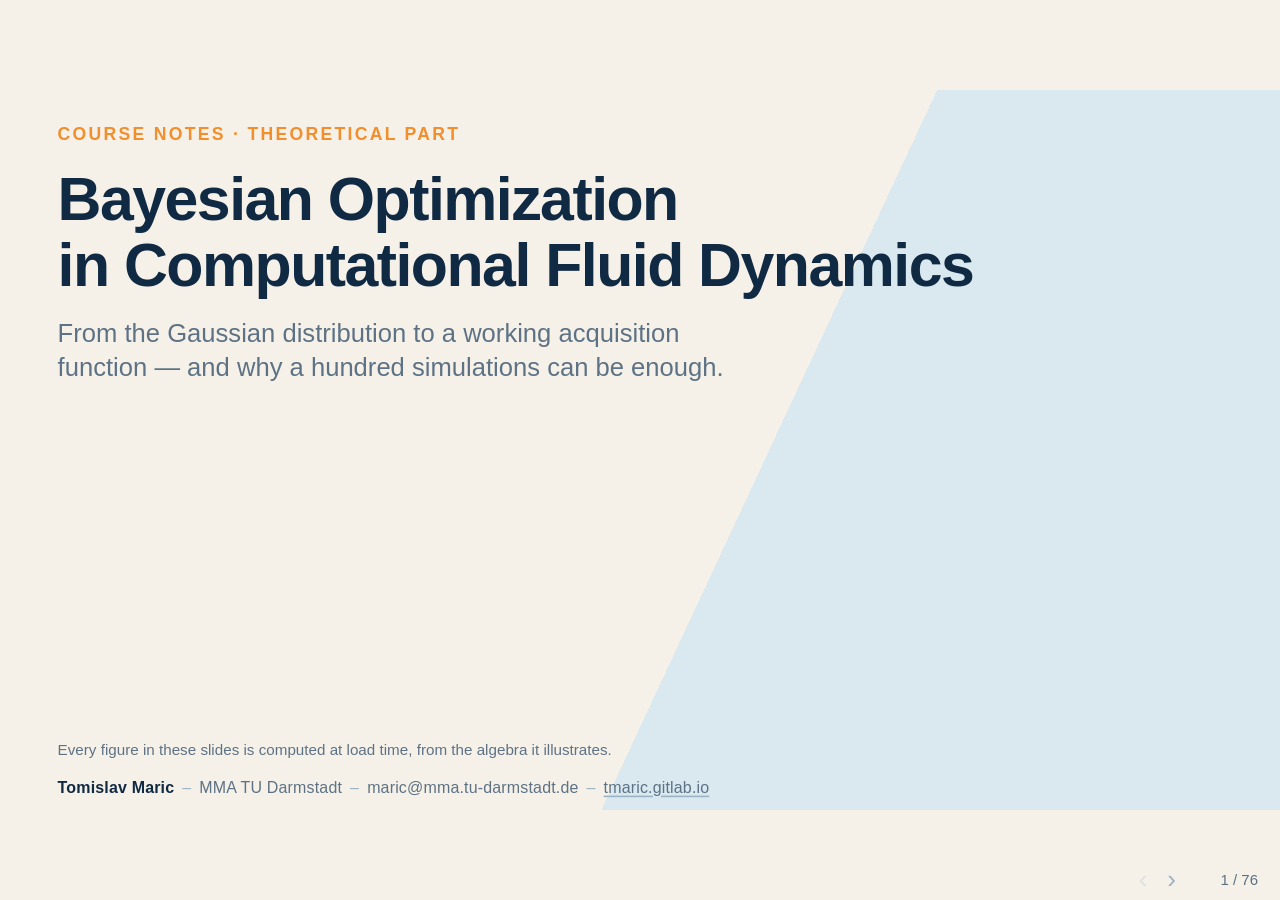
==== commit 203b997d: "Theory deck: cite Garnett's Bayesian Optimization and the key papers There was no citation on any sl" ====
--- a/PlanarAlternatingDeflectorMixer/docs/bayesian-optimization-cfd-theory.html
+++ b/PlanarAlternatingDeflectorMixer/docs/bayesian-optimization-cfd-theory.html
@@ -39,6 +39,7 @@
         <div class="body">
           <p class="bombastic">Efficient <em>global</em> optimization of expensive, <em>derivative-free</em>, multi-modal functions.</p>
           <p style="margin-top:32px">That single sentence is the whole promise. Every property below follows from it &mdash; and every one of them matters in CFD, where one function evaluation is a simulation.</p>
+          <p class="cite">Jones, Schonlau &amp; Welch 1998 &middot; Garnett 2023, ch. 1</p>
         </div>
       </section>
 
@@ -56,6 +57,7 @@
           <div class="callout blue">
             <p><strong>Scope:</strong> f : ℝ<sup>d</sup> → ℝ. Plain BO is most effective up to roughly 10&ndash;20 dimensions; beyond that it needs structure, such as local trust regions (TuRBO) or sparsity priors on the length scales (SAASBO).</p>
           </div>
+          <p class="cite">Garnett 2023, ch. 1 &middot; Chen et al. 2018 (AlphaGo) &middot; Eriksson et al. 2019 (TuRBO) &middot; Eriksson &amp; Jankowiak 2021 (SAASBO)</p>
         </div>
       </section>
 
@@ -286,6 +288,7 @@
             <div class="emph-row"><div class="n">4</div><div class="t"><strong>Evaluate</strong> the expensive f at x<sub>new</sub> &mdash; one design, or q of them in parallel.</div></div>
             <div class="emph-row"><div class="n">5</div><div class="t"><strong>Augment</strong> D &larr; D &cup; {(x<sub>new</sub>, y<sub>new</sub>)}, and go to 1.</div></div>
           </div>
+          <p class="cite">Garnett 2023, ch. 1 and 9</p>
         </div>
       </section>
 
@@ -425,6 +428,7 @@
           <p>The covariance matrix is generated by a <strong>kernel</strong> instead of tabulated &mdash; e.g. the squared exponential with ARD, one length scale per parameter:</p>
           <p class="formula">k(x, x′) = σ<sub>f</sub>² exp( −½ Σ<sub>j</sub> (x<sub>j</sub> − x′<sub>j</sub>)² / ℓ<sub>j</sub>² )</p>
           <p class="definition">We observe y<sub>i</sub> = f(x<sub>i</sub>) + ε<sub>i</sub>, ε<sub>i</sub> ~ N(0, σ<sub>n</sub>²): noise, or the small jitter a deterministic solver still needs.</p>
+          <p class="cite">Garnett 2023, ch. 2 &middot; Rasmussen &amp; Williams 2006, ch. 2 and 4</p>
         </div>
         <aside class="notes">Because k must produce a symmetric positive (semi-)definite K for every choice of points, you cannot choose any function k. Large ℓ_j: f barely changes along parameter j — that is what ARD, automatic relevance determination, reads as a sensitivity analysis.</aside>
       </section>
@@ -463,6 +467,7 @@
             <li>As the engineer, you choose the <strong>covariance kernel and its parameters</strong>.</li>
           </ul>
           <div class="verdict">Choosing the kernel <strong>is</strong> the modelling step. It encodes what you believe about smoothness, length scales, and which parameters matter.</div>
+          <p class="cite">Garnett 2023, ch. 3 &middot; Rasmussen &amp; Williams 2006, ch. 4</p>
         </div>
       </section>
 
@@ -531,6 +536,7 @@
             <div class="box result"><div class="lab">posterior odds</div><div class="num">1 : 2.5</div><div class="sub">P(mathematician | description) = 0.29</div></div>
           </div>
           <p class="claim" style="margin-top:16px">The description fits a mathematician <strong>eight times better</strong> &mdash; and John is still more than twice as likely to be a librarian.</p>
+          <p class="cite">Tversky &amp; Kahneman 1974</p>
         </div>
         <aside class="notes">The odds form is worth writing out: posterior odds = prior odds x likelihood ratio, with no normalising constant to carry. Evidence multiplies the prior, it does not replace it — which is exactly what the GP posterior does on the next slides, pulling the prior around rather than overwriting it.</aside>
       </section>
@@ -610,6 +616,7 @@
           <div class="callout blue">
             <p>The three terms trade off against each other: <strong>data fit</strong>, a <strong>complexity penalty</strong>, and a constant. The middle term is why maximum likelihood does not simply drive the length scales to zero.</p>
           </div>
+          <p class="cite">Garnett 2023, ch. 4 &middot; Rasmussen &amp; Williams 2006, ch. 5</p>
         </div>
       </section>
 
@@ -655,6 +662,7 @@
             </div>
           </div>
           <p class="caution" style="margin-top:16px">K is N × N, where N is the number of simulations you have run &mdash; tens to a few hundred in a CFD campaign. One Cholesky factorization, then each evaluation is a few matrix-vector products.</p>
+          <p class="cite">Garnett 2023, ch. 2 &middot; Rasmussen &amp; Williams 2006, ch. 2</p>
         </div>
       </section>
 
@@ -702,6 +710,7 @@
           <div class="callout">
             <p>UCB is the simplest useful acquisition. Expected improvement, knowledge gradient and the hypervolume-based multi-objective forms all make the same trade with more machinery.</p>
           </div>
+          <p class="cite">Srinivas et al. 2010 &middot; Garnett 2023, ch. 7</p>
         </div>
       </section>
 
@@ -715,6 +724,7 @@
             <div><h3>&sigma;&prime; &phi;(z)</h3><p>large where the model is unsure &mdash; exploration, with no dial to set.</p></div>
           </div>
           <p class="caution" style="margin-top:16px">Unlike UCB, EI tends to zero once nothing plausible beats f* &mdash; which is what makes it usable as a stopping signal.</p>
+          <p class="cite">Jones, Schonlau &amp; Welch 1998 &middot; Garnett 2023, ch. 7</p>
         </div>
       </section>
 
@@ -735,6 +745,7 @@
             <div class="kp"><div class="cap">κ = 1<span>a little optimism</span></div><svg data-kappa="1"></svg></div>
             <div class="kp"><div class="cap">κ = 3<span>balanced</span></div><svg data-kappa="3"></svg></div>
           </div>
+          <p class="cite">test function: Forrester, S&oacute;bester &amp; Keane 2008</p>
         </div>
         <aside class="notes">Forrester function, five samples, one shared posterior. Grey dashed is the hidden truth; the green tick is the true optimum at x = 0.757.</aside>
       </section>
@@ -756,6 +767,7 @@
           <div class="callout blue">
             <p>Then: sample f at the maximiser, add the point, refit, and go round again. <strong>The expensive function is called once per iteration &mdash; or q times, in a batch.</strong></p>
           </div>
+          <p class="cite">Garnett 2023, ch. 8 and 9</p>
         </div>
       </section>
 
@@ -860,6 +872,7 @@
             </div>
           </div>
           <div class="verdict">Feasible or not is a different question from good or bad, and it needs its own model.</div>
+          <p class="cite">Gardner et al. 2014 &middot; Garnett 2023, ch. 11</p>
         </div>
       </section>
 
@@ -886,6 +899,7 @@
         <div class="body">
           <svg data-scalarise style="background:var(--white);border:1px solid #d7e0e7;width:100%;height:490px"></svg>
           <p style="margin-top:12px">Sweep the weights and the chosen design <strong>jumps across the gap</strong>. Every design on the red arc is a perfectly good, non-dominated compromise &mdash; and no weighted sum will ever select one.</p>
+          <p class="cite">Das &amp; Dennis 1997</p>
         </div>
         <aside class="notes">Both objectives are minimized. Computed here: the front is sampled, its lower convex hull taken, and the longest hull edge identifies the non-convex (unsupported) stretch. The critical weight and the two jump endpoints are read off that geometry, not typed in. ε-constraint methods do reach concave regions — "minimise f1 subject to f2 ≤ ε" — but they still need you to pick ε, and still cost one campaign per ε.</aside>
       </section>
@@ -895,6 +909,7 @@
         <div class="body">
           <svg data-objspace="hypervolume" style="background:var(--white);border:1px solid #d7e0e7;width:100%;height:430px"></svg>
           <p style="margin-top:12px">A front cannot be ranked against another front without a scalar &mdash; and it has to be a scalar of the <em>set</em>, not of any one design. The <strong>hypervolume</strong> is the area the front dominates with respect to a declared <strong>reference point</strong>. It rewards a front for being good and for being wide, and it is <strong>Pareto-compliant</strong>: a front that dominates another always has more hypervolume. That is why it became the standard.</p>
+          <p class="cite">Zitzler &amp; Thiele 1999</p>
         </div>
         <aside class="notes">The reference point is a modelling choice, not a detail: it must be dominated by everything you would accept, because designs worse than it contribute nothing and become invisible to the optimiser. Place it a little beyond the worst tolerable value of each objective. Placing it deliberately close on one axis is also how you tell the optimiser to concentrate there.</aside>
       </section>
@@ -907,6 +922,7 @@
             <p><strong>Expected hypervolume improvement.</strong> How much area this candidate is expected to add to the front &mdash; averaged over everything the GP still does not know about it.</p>
           </div>
           <p class="claim" style="margin-top:26px">It is expected improvement, with &ldquo;improvement&rdquo; redefined from <em>a better number</em> to <em>a better front</em>. Here <b>f</b>(x) is the vector of objectives, P the current front and r the reference point.</p>
+          <p class="cite">Emmerich, Giannakoglou &amp; Naujoks 2006 &middot; Garnett 2023, ch. 11</p>
         </div>
       </section>
 
@@ -920,6 +936,7 @@
           </div>
           <div class="verdict">Together: <code>qLogNEHVI</code>.</div>
           <p class="caution" style="margin-top:16px">Exact hypervolume improvement costs time exponential in the number of objectives. Two or three are comfortable, four is work; beyond that you are using an approximation, and should know that you are.</p>
+          <p class="cite">Daulton et al. 2020, 2021 &middot; Ament et al. 2023</p>
         </div>
         <aside class="notes">Lineage worth naming: qEHVI (Daulton et al. 2020) made it differentiable and parallel, qNEHVI (2021) handled observation noise, and the LogEI family (Ament et al. 2023) fixed the numerical vanishing.</aside>
       </section>
@@ -1011,6 +1028,7 @@
           <div class="callout blue">
             <p>&rho; and &beta; are learned with the GPs (Kennedy&ndash;O'Hagan). The implied covariance of the expensive level is &rho;²k<sub>low</sub> + k<sub>&delta;</sub> &mdash; a sum, not a product. A related approach puts one GP over the pair <strong>(x, s)</strong>, s the fidelity level, so the correlation between levels is learned rather than assumed.</p>
           </div>
+          <p class="cite">Kennedy &amp; O'Hagan 2000 &middot; Garnett 2023, ch. 11</p>
         </div>
       </section>
 
@@ -1096,6 +1114,37 @@
         </div>
       </section>
 
+      <section>
+        <h2>Further reading</h2>
+        <div class="body">
+          <div class="refs">
+            <p class="main"><b>R. Garnett.</b> <em>Bayesian Optimization.</em> Cambridge University Press, 2023. doi:10.1017/9781108348973 &mdash; free at bayesoptbook.com. The main text for everything here.</p>
+            <p><b>C. E. Rasmussen, C. K. I. Williams.</b> <em>Gaussian Processes for Machine Learning.</em> MIT Press, 2006 &mdash; free at gaussianprocess.org/gpml.</p>
+            <p><b>A. I. J. Forrester, A. S&oacute;bester, A. J. Keane.</b> <em>Engineering Design via Surrogate Modelling.</em> Wiley, 2008.</p>
+            <p><b>D. R. Jones, M. Schonlau, W. J. Welch.</b> Efficient global optimization of expensive black-box functions. <em>J. Global Optim.</em> 13:455&ndash;492, 1998.</p>
+            <p><b>N. Srinivas, A. Krause, S. Kakade, M. Seeger.</b> Gaussian process optimization in the bandit setting: no regret and experimental design. ICML 2010.</p>
+            <p><b>A. Tversky, D. Kahneman.</b> Judgment under uncertainty: heuristics and biases. <em>Science</em> 185:1124&ndash;1131, 1974.</p>
+            <p><b>M. C. Kennedy, A. O'Hagan.</b> Predicting the output from a complex computer code when fast approximations are available. <em>Biometrika</em> 87:1&ndash;13, 2000.</p>
+          </div>
+        </div>
+      </section>
+
+      <section>
+        <h2>Further reading, continued</h2>
+        <div class="body">
+          <div class="refs">
+            <p><b>J. R. Gardner, M. J. Kusner, Z. Xu, K. Q. Weinberger, J. P. Cunningham.</b> Bayesian optimization with inequality constraints. ICML 2014.</p>
+            <p><b>I. Das, J. E. Dennis.</b> A closer look at drawbacks of minimizing weighted sums of objectives for Pareto set generation. <em>Struct. Optim.</em> 14:63&ndash;69, 1997.</p>
+            <p><b>E. Zitzler, L. Thiele.</b> Multiobjective evolutionary algorithms: a comparative case study and the strength Pareto approach. <em>IEEE TEVC</em> 3:257&ndash;271, 1999.</p>
+            <p><b>M. Emmerich, K. Giannakoglou, B. Naujoks.</b> Single- and multiobjective evolutionary optimization assisted by Gaussian random field metamodels. <em>IEEE TEVC</em> 10:421&ndash;439, 2006.</p>
+            <p><b>S. Daulton, M. Balandat, E. Bakshy.</b> Differentiable expected hypervolume improvement for parallel multi-objective BO. NeurIPS 2020 &middot; Parallel BO of multiple noisy objectives with expected hypervolume improvement. NeurIPS 2021.</p>
+            <p><b>S. Ament, S. Daulton, D. Eriksson, M. Balandat, E. Bakshy.</b> Unexpected improvements to expected improvement for Bayesian optimization. NeurIPS 2023.</p>
+            <p><b>Y. Chen et al.</b> Bayesian optimization in AlphaGo. arXiv:1812.06855, 2018.</p>
+            <p><b>D. Eriksson et al.</b> Scalable global optimization via local Bayesian optimization (TuRBO). NeurIPS 2019 &middot; <b>D. Eriksson, M. Jankowiak.</b> High-dimensional BO with sparse axis-aligned subspaces (SAASBO). UAI 2021.</p>
+          </div>
+        </div>
+      </section>
+
     </div>
   </div>
   <script src="slides.js"></script>
--- a/PlanarAlternatingDeflectorMixer/docs/slides.css
+++ b/PlanarAlternatingDeflectorMixer/docs/slides.css
@@ -889,3 +889,18 @@
 }
 .odds .box .num { color: var(--ink); font-size: 46px; font-weight: 700; line-height: 1.15; }
 .odds .box .sub { color: var(--muted); font-size: 19px; }
+
+/* --- citations -------------------------------------------------------
+   A short tag at the foot of the slide body, and a references layout for
+   the "Further reading" slide. Muted and small: present, never competing. */
+.reveal .slides section .cite {
+  color: var(--muted);
+  font-size: 17px;
+  line-height: 1.35;
+  margin-top: 16px;
+}
+.reveal .slides section .cite::before { content: "\2192\00a0"; color: var(--line); }
+.refs { columns: 2; column-gap: 46px; font-size: 17px; line-height: 1.38; color: var(--ink); }
+.refs p { break-inside: avoid; margin: 0 0 9px; }
+.refs p b { font-weight: 700; }
+.refs .main { background: var(--white); border-left: 5px solid var(--orange); padding: 8px 12px; }
